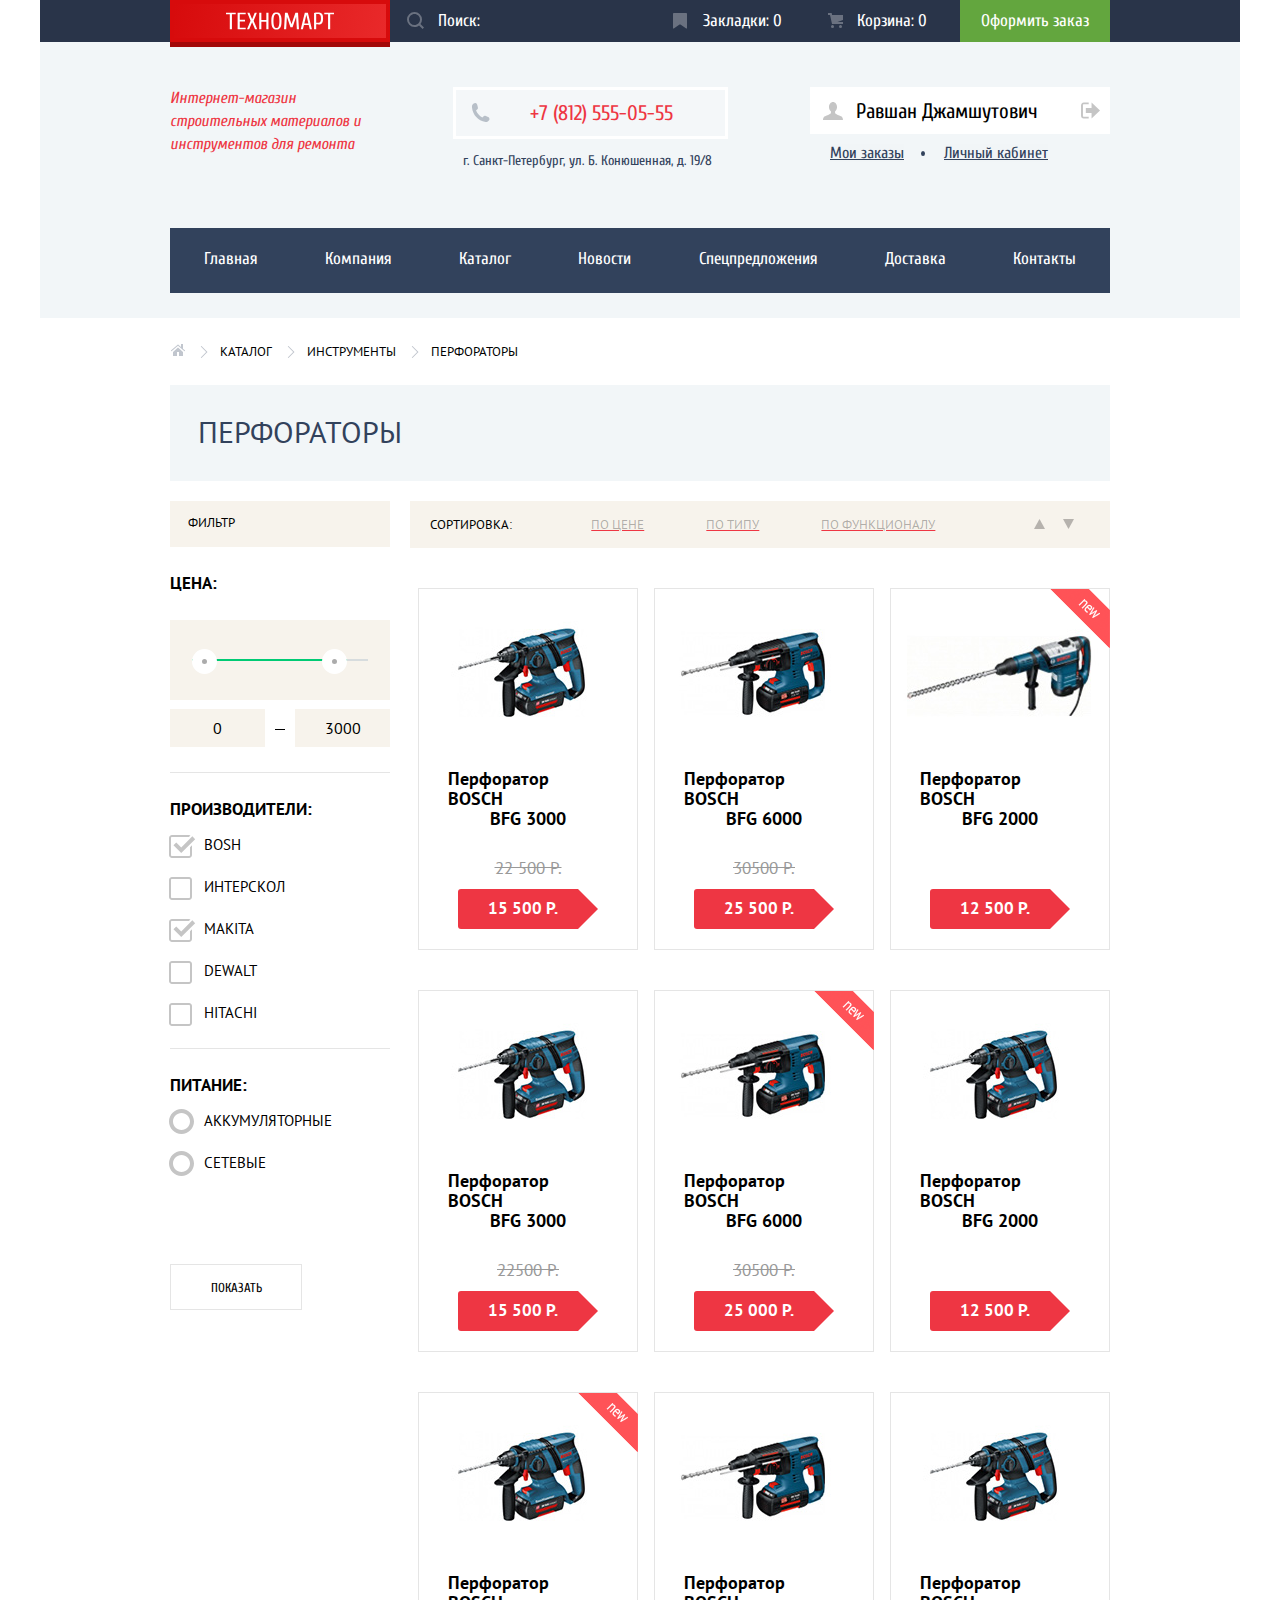
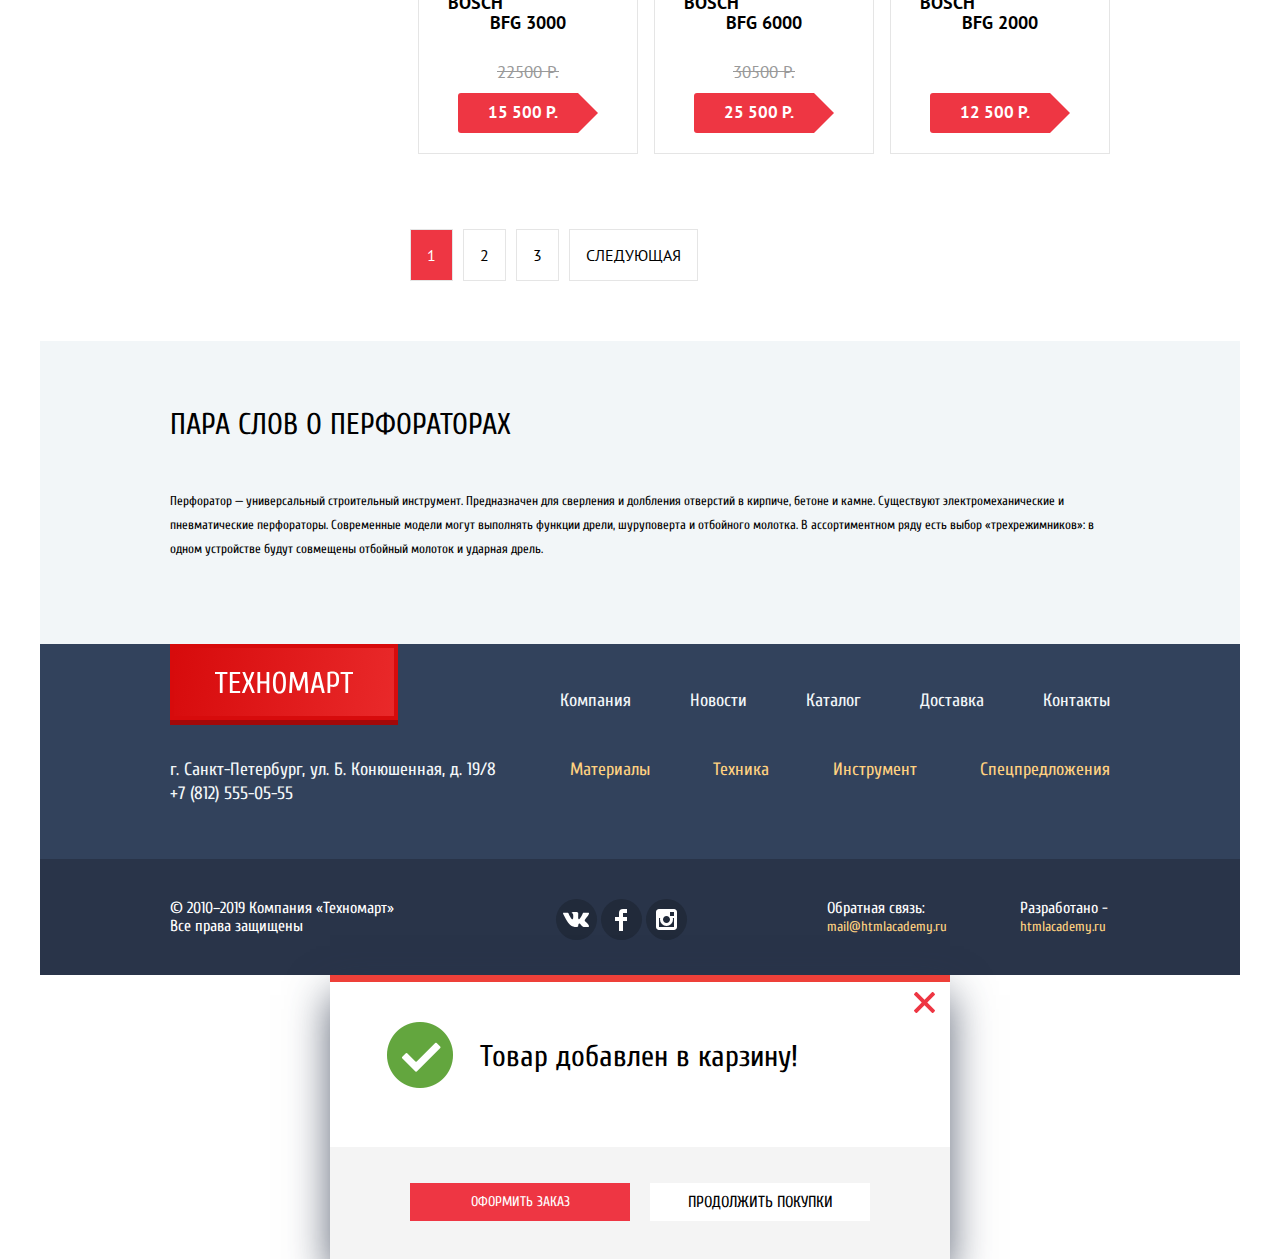
==== catalog.html @ b8c096c9 "Внес изменения в стилизацию карточки товара, исправил всплывающие элементы." ====
<!DOCTYPE html>
<html lang="ru">
  <head>
    <meta charset="utf-8">
    <meta name="format-detection" content="telephone=no">
   <link href="https://fonts.googleapis.com/css?family=Cuprum:400,400i&display=swap&subset=cyrillic" rel="stylesheet">
   <link href="https://fonts.googleapis.com/css?family=PT+Sans:400,700&display=swap&subset=cyrillic" rel="stylesheet">
    <link rel="stylesheet" href="css/normalize.css">
    <link rel="stylesheet" href="css/main.css">
    <title>HTML Academy: Техномарт</title>
  </head>
  <body>
 <header class="main-header">
 <div class="top-header">
 <div class="wrapper">
  <a href="index.html" class="main-header-logo">
  <img src="img/logo.svg" alt="Логотип интернет-магазина «ТЕХНОМАРТ»"
   width="108" height="18"></a>
   <div class="tools-bar">
    <div class="search">
    <form action="#" method="post">
        <svg xmlns="http://www.w3.org/2000/svg" width="17" height="17" viewBox="0 0 17 17"><path fill="#ffffff" d="M17 15.586l-3.542-3.542A7.465 7.465 0 0 0 15 7.5 7.5 7.5 0 1 0 7.5 15c1.71 0 3.282-.579 4.544-1.542L15.586 17 17 15.586zM2 7.5C2 4.467 4.467 2 7.5 2 10.532 2 13 4.467 13 7.5c0 3.032-2.468 5.5-5.5 5.5A5.506 5.506 0 0 1 2 7.5z"/></svg>
    <label class="hidden" for="search">Поиск</label>
    <input type="search" name="search" id="search" placeholder="Поиск:">
     
     </form>
     </div>   
     <span class="flags"><a href="#"> Закладки: 0</a></span>  
     <span class="user-basket"><a href="#">Корзина: 0</a></span>
     <span class="get-order"><a href="#">Оформить заказ</a></span>
  </div>
  </div>
  </div>
  <div class="bottom-header">
  <div class="wrapper">
  <div class="main-title">
  <h1>Интернет-магазин
строительных материалов
и инструментов для ремонта </h1>
     </div>
      <div class="adress">
      <a href="tel:+7 (812) 555-05-55" class="phone">+7 (812) 555-05-55<br></a>
      <adress>г. Санкт-Петербург, ул. Б. Конюшенная, д. 19/8</adress></div>
      <div class="data">
     <a href="#"><span class="current-user">
        <svg xmlns="http://www.w3.org/2000/svg" width="20" height="18" viewBox="0 0 20 18"><path fill="#c5c5c5" d="M17.881 14.166c-2.144-.735-4.256-1.666-5.207-2.39-.657-.501-.77-1.618-.517-2.415 1.118-.903 1.864-2.477 1.864-4.278C14.021 2.276 12.221 0 10 0S5.979 2.276 5.979 5.083c0 1.801.746 3.374 1.863 4.277.253.798.141 1.915-.517 2.416-.95.724-3.063 1.654-5.207 2.39S0 18 0 18h20s.025-3.099-2.119-3.834z"/></svg>
        Равшан Джамшутович
         <svg xmlns="http://www.w3.org/2000/svg" width="21" height="17" viewBox="0 0 21 17"><g fill="#c5c5c5"><path fill="#c5c5c5" d="M21 8.5L12.125 0v6h-6v5h6v6z"/><path fill="#c5c5c5" d="M3.106 13.952V3.048c.018-.376.171-1.057 1.01-1.057h5.027V0H4.116C1.938 0 1.112 1.81 1.087 3.027v10.946C1.112 15.189 1.938 17 4.116 17h5.027v-1.99H4.116c-.839 0-.992-.683-1.01-1.058z"/></g></svg>
         </span></a>
          <ul class="current-user-data">
        <li><a href="#">Мои заказы</a></li>
        <li><a href="#">Личный кабинет</a></li>
      </ul>
      </div>
      <nav class="main-navigation">
          <ul>
              <li><a href="index.html">Главная</a></li>
              <li><a href="#">Компания</a></li>
              <li><a>Каталог</a></li>
              <li><a href="#">Новости</a></li>
              <li><a href="#">Спецпредложения</a></li>
              <li><a href="#">Доставка</a></li>
              <li><a href="#">Контакты</a></li>
          </ul>
      </nav>
     </div>
     </div>
  </header>   
  
       <main class="container">
          <div class="wrapper">
           <ul class="breadcrumbs">
        <li><a href="index.html" aria-label="Ссылка на главную страницу">
          <svg xmlns="http://www.w3.org/2000/svg" width="15" height="12" viewBox="0 0 15 12"><g fill="#C1C6CE"><path d="M3 8v4h4V8h2v4h4V8L8 3.516z"/><path d="M14.831 6.365L13 4.751V0h-2v2.987L8.332.635c-.02-.017-.043-.023-.064-.037a.465.465 0 0 0-.08-.047.551.551 0 0 0-.095-.024C8.062.521 8.032.515 8 .515c-.031 0-.061.006-.092.012a.46.46 0 0 0-.095.025c-.028.011-.053.029-.08.046-.021.014-.045.02-.064.037l-6.498 5.73a.501.501 0 0 0 .33.875.497.497 0 0 0 .331-.125L8 1.677l6.169 5.438a.501.501 0 0 0 .662-.75z"/></g></svg>
          </a></li>
        <li><a href="catalog.html">
       Каталог</a></li>
         <li><a href="#">Инструменты</a></li>
        <li><a>Перфораторы</a></li>
      </ul>
    <h2>Перфораторы</h2>
     <div class="catalog-column">
      <section class="filters">
          <h3>Фильтр</h3>
           <form class="range-filter" action="#" method="post">  
          <h4>ЦЕНА:</h4> 
           
          <div class="range">
          <div class="range-block">
          <div class="range-outside">
          <div class="range-inside">
          <div class="leftThumb"></div>
          <div class="rightThumb"></div>
          </div>
         </div>
        </div>
         <span class="leftValue">0</span>
          
           <span class="rightValue">3000</span>
        </div>
       
          <h4>Производители:</h4>
         
          <ul class="producer">
              <li class="current-producer">
              <input type="checkbox" name="bosh" id="producer-1" checked>
              <label for="producer-1">BOSH</label>
              </li>
              <li>
              <input type="checkbox" name="interscol" id="producer-2">
              <label for="producer-2">ИНТЕРСКОЛ</label></li>
              <li class="current-producer">
              <input type="checkbox" name="MAKITA" id="producer-3" checked>
              <label for="producer-3">MAKITA</label></li>
              <li>
              <input type="checkbox" name="dewalt" id="producer-4">
              <label for="producer-4">DEWALT</label></li>
              <li>
              <input type="checkbox" name="HITACHI" id="producer-5"> 
              <label for="producer-5">HITACHI</label></li>
          </ul>
          <h4>Питание:</h4>
          <ul class="buttery">
              <li class="current-buttery">
              <input type="radio" name="buttery-type" id="buttery-1">
              <label for="buttery-1">Аккумуляторные</label></li>
              <li>
              <input type="radio" name="buttery-type" id="buttery-2">
              <label for="buttery-2">Сетевые</label></li>
          </ul>
          <button class="button" type="submit">Показать</button>
          </form>
      </section>
      
      <section class="catalog">
         <table class="sort">
             <tr>
                 <td>СОРТИРОВКА:</td>
                 <td><a href="#">ПО ЦЕНЕ</a></td>
                 <td><a href="#">ПО ТИПУ</a></td>
                 <td><a href="#">ПО ФУНКЦИОНАЛУ</a></td>
                 <td><a  class="arrow-up" href="#" aira-label="стрелка вверх">
                     <svg xmlns="http://www.w3.org/2000/svg" width="11" height="10" viewBox="0 0 11 10"><path fill="#231F20" d="M5.5 0L0 10h11z"/></svg>
                 </a>
               <a class="arrow-down" href="#" aria-label="стрелка вниз">
                   <svg xmlns="http://www.w3.org/2000/svg" width="11" height="10" viewBox="0 0 11 10"><path fill="#231F20" d="M5.5 10L0 0h11"/></svg>
               </a></td>
             </tr>
         </table>
         
          <h3 class="hidden">Список товаров</h3>
          <ul class="catalog-list">
             
                 <li class="catalog-item">
            <img src="img/goods-1.jpg" alt="Перфоратор BOSCH BFG 3000" width="218" height="170">
            
             <div class="cards">
                <a class="buy" href="#">
                <svg xmlns="http://www.w3.org/2000/svg" width="15" height="15" viewBox="0 0 15 15"><circle fill="#ffffff" cx="4.5" cy="13.5" r="1.5"/><circle fill="#ffffff" cx="12.5" cy="13.5" r="1.5"/><path fill="#ffffff" d="M15 2H4.07l-.422-2H0v2h2.031l1.985 9H15V9H9.441L15 6.951z"/></svg>
                Купить</a>
                 <a class="add" href="#">В закладки </a>
                      </div>
                     
                    <h4>Перфоратор BOSCH <span>BFG 3000</span></h4>
             
                 <div class="last-price">22 500 p.</div>
                 <div class="price">15 500 p.</div>
              </li>
              
              <li class="catalog-item">   
                <img src="img/goods-2.jpg" alt="Перфоратор BOSCH BFG 6000" width="218" height="170">
                 
                 <div class="cards">
                   <a class="buy" href="#">
                   <svg xmlns="http://www.w3.org/2000/svg" width="15" height="15" viewBox="0 0 15 15"><circle fill="#ffffff" cx="4.5" cy="13.5" r="1.5"/><circle fill="#ffffff" cx="12.5" cy="13.5" r="1.5"/><path fill="#ffffff" d="M15 2H4.07l-.422-2H0v2h2.031l1.985 9H15V9H9.441L15 6.951z"/></svg>Купить</a>
                 <a class="add" href="#">В закладки </a>
                      </div>  
                 
                    <h4>Перфоратор BOSCH <span>BFG 6000</span> </h4>
        
             <div class="last-price">30500 p.</div>
                 <div class="price">25 500 p.</div>
              </li>
              
              <li class="catalog-item ">   
                            <div class="new-goods"><span class="hidden"> новинка</span></div>            
                             <img src="img/goods-10.jpg" alt="Перфоратор BOSCH BFG 2000" width="218" height="170">  
                     <div class="wrapper-cards">      
                    <div class="cards">
                      <a class="buy" href="#">
                      <svg xmlns="http://www.w3.org/2000/svg" width="15" height="15" viewBox="0 0 15 15"><circle fill="#ffffff" cx="4.5" cy="13.5" r="1.5"/><circle fill="#ffffff" cx="12.5" cy="13.5" r="1.5"/><path fill="#ffffff" d="M15 2H4.07l-.422-2H0v2h2.031l1.985 9H15V9H9.441L15 6.951z"/></svg>Купить</a>
                 <a class="add" href="#">В закладки </a>
                      </div>
                  </div>
                       <h4>Перфоратор BOSCH <span>BFG 2000</span></h4>
              
             <div class="last-price"></div>
                  <div class="price"><b>12 500 p.</b></div>
              </li>
              
              <li class="catalog-item">
                 
                       <img src="img/goods-4.jpg" alt="Перфоратор BOSCH BFG 3000" width="218" height="170">
                        
                        <div class="cards">
                      <a class="buy" href="#">
                      <svg xmlns="http://www.w3.org/2000/svg" width="15" height="15" viewBox="0 0 15 15"><circle fill="#ffffff" cx="4.5" cy="13.5" r="1.5"/><circle fill="#ffffff" cx="12.5" cy="13.5" r="1.5"/><path fill="#ffffff" d="M15 2H4.07l-.422-2H0v2h2.031l1.985 9H15V9H9.441L15 6.951z"/></svg>Купить</a>
                 <a class="add" href="#">В закладки </a>
                      </div> 
                 
                       <h4>Перфоратор BOSCH <span> BFG 3000</span></h4>
                  <div class="last-price">22500 p.</div>
                  <div class="price">15 500 p.</div>
              </li>
              
              <li class="catalog-item ">
                <div class="new-goods"><span class="hidden"> новинка</span></div>
                 
                       <img src="img/goods-5.jpg" alt="Перфоратор BOSCH BFG 6000" width="218" height="170">
                        
                        <div class="cards">
                       <a class="buy" href="#">
                       <svg xmlns="http://www.w3.org/2000/svg" width="15" height="15" viewBox="0 0 15 15"><circle fill="#ffffff" cx="4.5" cy="13.5" r="1.5"/><circle fill="#ffffff" cx="12.5" cy="13.5" r="1.5"/><path fill="#ffffff" d="M15 2H4.07l-.422-2H0v2h2.031l1.985 9H15V9H9.441L15 6.951z"/></svg>Купить</a>
                 <a class="add" href="#">В закладки </a>
                      </div>  
               
                       <h4>Перфоратор BOSCH <span>BFG 6000</span></h4>
            
                <div class="last-price">30500 p.</div>
                <div class="price">25 000 p.</div>
              </li>
              
              <li class="catalog-item">
                      
                       <img src="img/goods-6.jpg" alt="Перфоратор BOSCH BFG 2000" height="170" width="218">
                      
                        <div class="cards">
                     <a class="buy" href="#">
                     <svg xmlns="http://www.w3.org/2000/svg" width="15" height="15" viewBox="0 0 15 15"><circle fill="#ffffff" cx="4.5" cy="13.5" r="1.5"/><circle fill="#ffffff" cx="12.5" cy="13.5" r="1.5"/><path fill="#ffffff" d="M15 2H4.07l-.422-2H0v2h2.031l1.985 9H15V9H9.441L15 6.951z"/></svg>Купить</a>
                 <a class="add" href="#">В закладки </a>
                      </div>
                 
                       <h4>Перфоратор BOSCH <span>BFG 2000</span></h4>
        
             <div class="last-price"></div>
                  <div class="price">12 500 p.</div>
              </li>
              
              <li class="catalog-item ">
                  <div class="new-goods"><span class="hidden"> новинка</span></div>
                       <img src="img/goods-7.jpg" alt="Перфоратор BOSCH BFG 3000" width="218" height="170">
                         <div class="wrapper-cards">
                        <div class="cards">
                      <a class="buy" href="#">
                      <svg xmlns="http://www.w3.org/2000/svg" width="15" height="15" viewBox="0 0 15 15"><circle fill="#ffffff" cx="4.5" cy="13.5" r="1.5"/><circle fill="#ffffff" cx="12.5" cy="13.5" r="1.5"/><path fill="#ffffff" d="M15 2H4.07l-.422-2H0v2h2.031l1.985 9H15V9H9.441L15 6.951z"/></svg>Купить</a>
                 <a class="add" href="#">В закладки </a>
                      </div>
                  </div>
                      
                       <h4>Перфоратор BOSCH <span>BFG 3000</span></h4>
        
             <div class="last-price">22500 p.</div>
                  <div class="price">15 500 p.</div>
              </li>
              
              <li class="catalog-item">
                 
                       <img src="img/goods-8.jpg" alt="Перфоратор BOSCH BFG 6000" width="218" height="170">
                       
                        <div class="cards">
                       <a class="buy" href="#">
                       <svg xmlns="http://www.w3.org/2000/svg" width="15" height="15" viewBox="0 0 15 15"><circle fill="#ffffff" cx="4.5" cy="13.5" r="1.5"/><circle fill="#ffffff" cx="12.5" cy="13.5" r="1.5"/><path fill="#ffffff" d="M15 2H4.07l-.422-2H0v2h2.031l1.985 9H15V9H9.441L15 6.951z"/></svg>Купить</a>
                 <a class="add" href="#">В закладки </a>
                      </div>
                
                        <h4>Перфоратор BOSCH <span>BFG 6000</span></h4>
           
             <div class="last-price">30500 p.</div>
                <div class="price">25 500 p.</div>
              </li>
              
              <li class="catalog-item">
                 
                       <img src="img/goods-9.jpg" alt="Перфоратор BOSCH BFG 2000" width="218" height="170">
                       
                        <div class="cards">
                       <a class="buy" href="#">
                       <svg xmlns="http://www.w3.org/2000/svg" width="15" height="15" viewBox="0 0 15 15"><circle fill="#ffffff" cx="4.5" cy="13.5" r="1.5"/><circle fill="#ffffff" cx="12.5" cy="13.5" r="1.5"/><path fill="#ffffff" d="M15 2H4.07l-.422-2H0v2h2.031l1.985 9H15V9H9.441L15 6.951z"/></svg>Купить</a>
                 <a class="add" href="#">В закладки </a>
                      </div>
                
                       <h4>Перфоратор BOSCH <span>BFG 2000</span></h4>
             
             <div class="last-price"></div>
            
                <div class="price">12 500 p.</div>
            
             </li>
             
          </ul>
            <ul class="pagination-list">
          <li class="pagination-item pagination-item-current"><a>1</a></li>
          <li class="pagination-item "><a href="#">2</a></li>
          <li class="pagination-item"><a href="#">3</a></li>
          <li class="pagination-item"><a href="#">Следующая</a></li>
        </ul>
         </section>
        </div>
         </div>
      <article class="about-product">
           <div class="wrapper">
          <h3>ПАРА СЛОВ О ПЕРФОРАТОРАХ</h3>
          <p>Перфоратор — универсальный строительный инструмент. Предназначен для сверления и долбления отверстий в кирпиче, бетоне и камне.
Существуют электромеханические и пневматические перфораторы. Современные модели могут выполнять функции дрели, шуруповерта и отбойного молотка. В ассортиментном ряду есть выбор «трехрежимников»: в одном устройстве будут совмещены отбойный молоток и ударная дрель. </p>
     </div>
      </article>
       </main>
       <footer class="main-footer">
      
       <div class="footer-part-top">
       <div class="wrapper">
        <a href="#" class="footer-logo">
        <img src="img/logo.svg" alt="Логотип интернет-магазина «ТЕХНОМАРТ»" width="138" height="23"></a>
       <p class="adress-bottom">
      г. Санкт-Петербург, ул. Б. Конюшенная, д. 19/8<br>
        +7 (812) 555-05-55</p>
           <ul class="bottom-nav">
               <li><a href="#">Компания</a></li>
              <li><a href="#">Новости</a></li>
              <li><a href="#">Каталог</a></li>
              <li><a href="#">Доставка</a></li>
              <li><a href="#">Контакты</a></li>
           </ul>
           <ul class="material-nav">
               <li><a href="#">Материалы</a></li>
               <li><a href="#">Техника</a></li>
               <li><a href="#">Инструмент</a></li>
               <li><a href="#">Спецпредложения</a></li>
           </ul>        
       </div>
       </div>
       <div class="footer-bottom-part">
          <div class="wrapper">
           <p class="rights">© 2010–2019 Компания «Техномарт»<br>
Все права защищены</p>
         <div class="footer-social">
        <ul>
          <li><a class="social-button" href="#">
          <svg xmlns="http://www.w3.org/2000/svg" width="26" height="15" viewBox="0 0 26 15"><path fill="#FFF" d="M16.138 11.51c.956-.309 2.18 2.04 3.483 2.939.978.681 1.727.534 1.727.534l3.473-.05s1.815-.112.957-1.554c-.071-.12-.503-1.069-2.585-3.022-2.177-2.043-1.882-1.712.739-5.244 1.597-2.153 2.236-3.468 2.036-4.028-.192-.539-1.365-.399-1.365-.399L20.69.713c-.381.001-.704.119-.851.515-.003.004-.621 1.666-1.445 3.079-1.741 2.989-2.436 3.148-2.724 2.961-.661-.433-.494-1.737-.494-2.664 0-2.897.432-4.105-.846-4.417-.427-.104-.739-.172-1.828-.182-1.392-.021-2.574 0-3.244.329-.445.223-.786.712-.579.74.26.035.843.16 1.155.586.401.552.389 1.789.389 1.789s.229 3.411-.54 3.834c-.528.29-1.25-.302-2.803-3.016-.793-1.388-1.392-2.922-1.392-2.922s-.116-.285-.326-.441c-.25-.185-.6-.244-.6-.244L.848.684S.29.7.085.946c-.182.218-.015.668-.015.668s2.909 6.881 6.203 10.347c3.02 3.182 6.452 2.971 6.452 2.971h1.555s.469-.054.709-.312c.224-.24.214-.691.214-.691s-.031-2.109.935-2.419z"/></svg>
          <span class="hidden"> Вконтакте</span></a>
          </li>
          <li><a class="social-button" href="#">
          <svg xmlns="http://www.w3.org/2000/svg" width="12" height="22" viewBox="0 0 12 22"><path fill="#FFF" d="M12 4V0H8a4 4 0 0 0-4 4v4H0v4h4v10h4V12h4V8H8V4h4z"/></svg>
          <span class="hidden">Фейсбук</span></a>
          </li>
          <li>
          <a class="social-button" href="#">
          <svg xmlns="http://www.w3.org/2000/svg" width="21" height="21" viewBox="0 0 21 21"><path fill="#FFF" d="M18 0H3C1.35 0 0 1.35 0 3v15c0 1.65 1.35 3 3 3h15c1.65 0 3-1.35 3-3V3c0-1.65-1.35-3-3-3zm-7.5 7c1.93 0 3.5 1.57 3.5 3.5S12.43 14 10.5 14 7 12.43 7 10.5 8.57 7 10.5 7zM18 18H3V9h1.181A6.504 6.504 0 0 0 4 10.5a6.5 6.5 0 1 0 13 0 6.45 6.45 0 0 0-.181-1.5H18v9zm0-11h-4V3h4v4z"/></svg>
          <span class="hidden">Инстаграм</span>
          </a>
          </li>
        </ul>
      </div>
     <div class="copyright">
    <p class="footer-copyright">
        Обратная связь: 
        <a class="button" href="https://mail@htmlacademy.ru">mail@htmlacademy.ru</a>
      </p>
      <p class="footer-copyright">
       Разработано - 
        <a class="button" href="https://htmlacademy.ru">htmlacademy.ru</a>
      </p>
      </div>
       </div>
       </div>
   </footer>
  <section class="shopping">
       <div class="shop-header">
      <h2 class="shop-pop-up">Товар добавлен в карзину!</h2>
      </div>
      <div class="pop-up-footer">
     
      <a href="#" class="button order">Оформить заказ</a>
      <a href="#" class="button-continue-shopping">Продолжить покупки</a>
      </div>
      <button class="button close-pop-up" type="button">
       <svg enable-background="new 0 0 21 21" height="21" viewBox="0 0 21 21" width="21" xmlns="http://www.w3.org/2000/svg"><path d="m13.273 10.5 7.422-7.422c.389-.389.389-1.025 0-1.414l-1.359-1.359c-.389-.389-1.025-.389-1.414 0l-7.422 7.422-7.422-7.422c-.389-.389-1.025-.389-1.414 0l-1.359 1.359c-.389.389-.389 1.025 0 1.414l7.422 7.422-7.421 7.422c-.389.389-.389 1.025 0 1.414l1.359 1.359c.389.389 1.025.389 1.414 0l7.422-7.422 7.422 7.422c.389.389 1.025.389 1.414 0l1.359-1.359c.389-.389.389-1.025 0-1.414z" fill="#ee3643"/></svg>
        <span class="hidden">Закрыть</span></button>
  </section>
  </body>
</html>
---- css/main.css ----
body {
    padding: 0;
    margin: 0;
    
    font-family: "Cuprum", Arial, sans-serif;
    color:#000000;
    
    background-color: #ffffff;
    }
.wrapper {
    width: 940px;
    padding: 0 10px;
    margin: 0 auto;
    font:inherit;
    
    background-color: transparent;
}
a {
    text-decoration: none;
}
/*HEADER BEGIN */
.top-header {
    font-size: 17px;
    line-height: 18px;
    
    background-color: #293449;
}

.main-header {
    width: 1200px;
    margin: 0 auto;
    margin-bottom: 60px;
}
.top-header .wrapper {
    display: flex;
    flex-direction: row;
}

.main-header-logo {
    display: flex;
    justify-content: space-around;
    align-items: center;
    max-height: 42px;
    width: 220px;
    color:#ffffff;

  border:4px solid #d70b0c;
  box-shadow: 0 5px rgba(0, 0, 0, .24),
              0 5px  #d70b0c;    
  background:linear-gradient(100deg,#d70b0c,#e9292a);    
}
.tools-bar {
    display: flex;
    flex-direction: row;
    width:720px;
}
.search {
    position: relative;
    width: 270px;
    display: flex;
    flex-direction: column;
    flex-wrap: wrap;
}
.search svg {
    position:absolute;
    content: "";
    
    width:17px;
    height: 17px;
    top:12px;
    left:17px;
    
    opacity: .3;
}
.search:hover svg {
    opacity: 1;
}

.top-header a,
.search input::-webkit-input-placeholder {
    color:#ffffff;
}
.search input::-moz-placeholder {
    color:#ffffff;
    opacity: 1;
}
.search input:-ms-input-placeholder {   
    color:#ffffff;
    opacity: 1;
}
.search:focus-within svg path {
    fill:#ee3643;
}
.search:focus-within svg  {
 opacity:1;
}
.search input {
    width:100%;
    box-sizing: border-box;
    min-height: 42px;
    padding-left: 48px;
    
    border:none;
    background-color: #293449;
}
.search input:focus,
.search input:active {
    color:#000000;
    
    background-color: #ffffff;
}
.top-header a:hover,
.top-header a:focus, 
.search input:hover {
    background-color:#212a3a; 
}


.top-header a:active {
    color:rgba(255, 255, 255, 0.6);
    
     background-color: #161d29;
}
 .get-order a {
    color:#ffffff;
    
    background-color: #63a63e;
}

.get-order a:hover,
.get-order a:focus {
    background-color: #5fbb2d;
}
.get-order a:active {
    color: rgba(255, 255, 255, 0.6);
    
    background-color: #518534;
}
.bottom-header {
 background-color: #f2f6f8;
}
.user-option {
    display: flex;
    flex-direction: row;
    flex-wrap:wrap;
    flex-shrink: 0;
    width:450px;
}
.flags,
.user-basket,
.get-order  {
 width: 150px;
    
}
.flags a,
.user-basket a,
.get-order a {
    display: flex;
    align-items: center;
    justify-content: space-around;
    height: 42px;
   
}
.flags a,
.user-basket a {
    position: relative;
    display: flex;
    align-items: center;
    padding-left:42px;
    padding-right: 28px; 
    height: 42px;
    
    color:#ffffff;   
}
.get-order a {
    display: flex;
    align-items: center;
    justify-content: space-around;
    height: 42px;
    
}

.flags a::before {
    position:absolute;
    content: "";
    
    width: 14px;
    height: 16px;
    top:13px;
    left:13px;
    
    background-image: url(../img/icon-bookmark.svg);
    background-position: 0 0;
    background-repeat: no-repeat;
    
    opacity: .3;
    
}
.user-basket a::before {
    position: absolute;
    content: "";
    
    width: 15px;
    height: 15px;
    top:13px;
    left: 18px;
    
    background-image: url(../img/icon-cart.svg);
    background-repeat: no-repeat;
    background-position: 0 0;
    
    opacity: .3;
}
.flags a:focus::before,
.flags a:hover::before,
.user-basket a:hover::before,
.user-basket a:focus::before {
 opacity: 1;   
}
.flags a:active::before,
.user-basket a:active::before {
    opacity: .5;
}

.bottom-header .wrapper { 
    display: flex;
    flex-wrap: wrap;
    justify-content: space-between;
} 
.bottom-header .wrapper div {
    margin: 45px 0;
}

.main-title {
     width:200px;
    font: inherit;
}

.main-title h1 {
    margin: 0;
    padding: 0;
    font-size:16px;
    line-height: 23px;
    font-weight: normal;
    font-style:italic;
    color:#ee3643;
    
    background-color: #f2f6f8;
}
.adress {
    width: 275px;   
     display: flex;
    flex-direction: column;
    
}
.phone {
    font-size: 21px;
    line-height: 21px;
    text-align: center;
    color: #ee3643;
    
   
    box-sizing: border-box;
    position: relative;
    padding-left: 71px;
    padding-right: 49px;
    padding-top: 13px;
    padding-bottom: 12px;
   
    background-color: #f4f7f9;
    border:3px solid #ffffff;
    
}

.phone::before {
    position: absolute;
    content: "";
    
    width: 19px;
    height: 19px;
    top:13px;
    left: 15px;
    
    background-image: url(../img/icon-phone.svg);
    background-repeat: no-repeat;
    background-position: 0 0;
}
.main-header adress {
    display: block;
    margin: 10px;
    font-size: 14px;
    line-height: 24px;
    color: #32425c;
}
.data {
    width:300px;
     display:flex;
    flex-direction: column;
    flex-wrap: wrap;
}
.current-user {
    display: block;
    padding: 14px 68px 12px 46px;
}
.user-data {
    margin: 0;
    padding: 0;
   
    display: flex;
    flex-direction: row;
    flex-wrap: wrap;
    justify-content: space-between;
    
    list-style:none;
}
.user-data a {
    font-size:21px;
    line-height: 21px;
    color:#000000;
    
    background-color: #ffffff;
}
.user-data a:active {
    color:rgba(0, 0, 0, 0.3);
}

.user-data a:hover,
.user-data a:focus {
    color:#ee3643;
}
.entrance a {
    position: relative;
    display: block;
    padding: 14px 26px 14px 47px;
    margin-left: 15px;
}
.entrance a svg {
    position: absolute;
    content: "";
    
    width:20px;
    height: 17px;
    top:15px;
    left: 14px;

}
.entrance a:hover path,
.entrance a:focus path {
    fill:#32425c;
}
.entrance a:active,
.checkin a:active {
    color:#000000;
    opacity: .3;
}
.checkin a {
    display: block;
    padding: 14px 24px 12px 24px;
}
.main-navigation {
     width: 100%;
    margin-bottom: 25px;
    
    font-size: 17px;
    line-height: 17px;
    color: #ffffff;
   
    background-color: #32425c;
}
.main-navigation ul {
    margin: 0;
    padding: 0;
     
    display: flex;
    flex-direction: row;
    flex-wrap: wrap;
    justify-content: space-around;
   
    
    list-style: none;
}

.main-navigation a {
     display: block;
     padding: 22px 30px 26px 30px;
     color:#ffffff;
    
    background-color: #32425c;
}
.main-navigation a:active {
    color:rgba(255, 255, 255, 0.5);
    
    background-color: #293449;
}
.main-navigation a:hover,
.main-navigation a:focus {
    background-color: #293449;
}
/*HEADER ENDING*/
/*HEADER CATALOG BEGIN*/
.current-user {
    position:relative;
    font-size: 21px;
    line-height: 21px;
    color:#000000;
    
    background-color: #ffffff;
}
.current-user svg:first-child {
    position: absolute;
    content: "";
    
    width:20px;
    height: 18px;
    top:15px;
    left:13px;
}
.current-user svg:last-child {
    position: absolute;
    content: "";
    
    width:20px;
    height: 17px;
    top: 15px;
    right: 10px;
}
.current-user-data {
    margin: 0;
    padding: 0;
    
    display: flex;
    flex-direction: row;
    flex-wrap: wrap;
    
    list-style: none;
}
.current-user-data li:nth-child(even) {
   position: relative;
}
.current-user-data li:nth-child(even)::before {
    position:absolute;
    content: "";
    
    width:4px;
    height: 5px;
    top:17px;
    left: -3px;
    
    background-color:#32425c;
    border-radius: 50%;
}
.current-user-data a {
    display: block;
    margin: 10px 20px;
    
    font-size: 16px;
    line-height: 18px;
    text-decoration: underline;
    color:#32425c;
    
    background-color: #f1f5f7;    
}
.current-user:focus svg path,
.current-user:hover svg path {
    fill:#32425c;
}
.current-user:active svg path {
    fill:#000000;
}
.current-user:active svg {
    opacity: .3;
}
.current-user-data a:hover,
.current-user-data a:focus {
    color:#ee3643;
}

.current-user-data a:active {
 color:rgba(50, 66, 92, .3);    
}
.current-user:active {
    color:rgba(0, 0, 0, .3);
}
/*HEADER CATALOG ENDING*/

/*MAIN BEGIN*/
/*SECTION SLIDERS BEGIN*/
.main-container {
    width:1200px;
    margin: 0 auto;
    
    display: flex;
    flex-direction: column;
}
.title-wrapper {
    font: inherit;
    
    display: flex;
    width: auto;
    flex-direction: row;
    flex-wrap: wrap;
    justify-content: space-between;
    align-items: center;
    
    padding: 29px 25px 29px 30px;
    margin-bottom: 20px;
    
    background-color: #f9f5f0;
}
.service  {
    display: flex;
    flex-direction: row;
    align-items: flex-start;  
    flex-wrap: wrap;
    
    margin-bottom: 53px;

} .service-item {
    width:300px;
   min-height: 123px;
    margin-right: 20px;
    margin-top: 20px;
}
.service h3 {
    font-size:24px;
    line-height: 30px;
    color:#ffffff;
    
}
.service-item:nth-child(3n) {
    margin-right: 0;
}
.right-column {
    margin: 0;
 display: flex;
 flex-direction: column;
 justify-content: flex-start;    
    
}
.materials {
    background-color: #ffbf47;
 
}
.tools {
    background-color: #3bbce3;
}
.service  .equipment {
    background-color: #dc91d8;

}
.service .discount {
   margin-right: 0;
   background-color: #8ed78f;
   
}

.materials h3 {
    background-color: #ffbf47;
} 
.tools h3 {
    background-color: #3bbce3;
}
.equipment h3 {
    background-color: #dc91d8;
}
.discount h3 {
    background-color: #8ed78f;
}
.delivery h3 {
    background-color: #ffc047;
}
/*SLIDER*/
.slider {
position: relative;
    
}

.slider .sliders-item {
    margin-top: 0;
    position: absolute;
    width:auto;
}
.slider-header {
    position: absolute;
    top:-15px;
    left:25px;
}
.slider-description {
    position: absolute;
    top:60px;
    left:25px;
}
.left-arrow {
    position: absolute;
    border: 0;
    padding: 0;
    margin: 0;
    
    
    top:50%;
    left:25px;
}
.right-arrow {
    position: absolute;
    padding: 0;
    margin: 0;
    border: 0;

    
    top:50%;
    left:525px;
}
.current-slider {
    z-index: 2;
}
.slider .button {
    position:absolute;
    z-index: 5;
    bottom: 50px;
    left:25px;
}
.left-arrow::before {
    position: absolute;
    content: "";
    width: 22px;
    height: 40px;
    z-index: 5;
    
    background-image: url(../img/icon-left.svg);
    background-repeat: no-repeat;
    background-position: 0 0;
}
.right-arrow::before {
    position: absolute;
    content: "";
    width: 22px;
    height: 40px;
    z-index: 5;
    
    background-image: url(../img/icon-right.svg);
    background-repeat: no-repeat;
    background-position: 0 0;
}
.service .slider {

    width:620px;
    height: 266px;
    margin-right: 20px;
}
.service .delivery {
    margin-right: 0;  
    margin-left: auto;
   background-color: #ffc047; 
}
/*SLIDER 1 ENDING*/

.sliders-button {
    font-size:14px;
    line-height: 18px;
    text-transform: uppercase;
    color:#ffffff;
    
    background-color: rgba(0, 0, 0, .1);
}
.sliders-button:hover,
.sliders-button:focus {
    background-color: rgba(0, 0, 0, .2);
}
.sliders-button:active {
    background-color: rgba(0, 0, 0, .3);
}
.sliders-list {
    margin: 0;
    padding: 0;
    
    list-style: none;
}

.slider-header {
    font-size: 36px;
    line-height: 36px;
    text-transform: uppercase;
    color:#ffffff;
    
    background-color: rgba(0, 0, 0, .1);
}
.slider-description {
    font-size: 18px;
    line-height: 24px;
     color:#ffffff;
    
    background-color: rgba(0, 0, 0, .1);
}
/*SECTION SLIDERS ENDING*/

/*SECTION POPULAR BEGIN*/
.popular {
 font-family: "Cuprum", Arial, sans-serif;
}
.popular h2 {
    margin: 0;
    padding: 0;
   
    
    font-size: 30px;
    line-height: 30px;
    font-weight: normal;
    text-transform: uppercase;
    color:#32425c;
    
    background-color: #f9f5f0;
}
.popular  .popular-list {
    font-family: "PT Sans", Arail, sans-serif;
    font-size: 17px;
    line-height: 18px;
}

.popular-list {
    display: flex;
    flex-direction: row;
    flex-wrap: wrap;
    justify-content: flex-start;
    margin: 0;
    padding: 0;
    
    list-style: none;
}
.popular-list .catalog-item:nth-child(4n) {
    margin-right: 0;
}
/*SECTION POPULAR ENDING*/

/*SECTION BRANDS-BLOCK BEGIN*/
.brands-block h2 {
    margin: 0;
    padding: 0;
    
    font-size: 30px;
    line-height: 30px;
    font-weight: normal;
    text-transform: uppercase;
    color: #32425c;
    
    background-color: #f9f5f0;
}
.brands {
    margin: 0;
    padding: 0;
    
    display: flex;
    flex-direction: row;
    flex-wrap: wrap;
    justify-content: flex-start;
    
    list-style: none;
}
.brands-items  {
    display: flex;
    justify-content: space-around;
    align-items: center;
    width:218px;
    height: 145px;   
    
    margin-right: 20px;
    margin-bottom: 20px;
    
    border: solid 1px #e5e5e5;
}
.brands-items:nth-child(4n) {
    margin-right: 0;
}
.brands-block.wrapper {
    margin-bottom: 85px;
}
.brands-items:hover,
.brands-items:focus {
    box-shadow: 0 10px 25px rgba(41,52,73,.5);
	}
.brands-items:active {
    box-shadow: 0 4px 10px rgba(41,52,73,.5);
    opacity: .6;
}
/*SECTION BRANDS-BLOCK ENDING*/

/*SECTION SERVICES BEGIN*/
.services {
    display: flex;
    flex-direction: row;
    
    font-size: 13px;
    line-height: 24px;
    color:#000000;
    
    background-color: #f4f7f9;
}
.services h2 {
    margin: 0;
    padding: 0;
    margin-top: 68px;
    margin-bottom: 41px;
    
    font-size: 30px;
    line-height: 30px;
    font-weight: normal;
    text-transform: uppercase;
    color:#000000;
    
    background-color: #f4f7f9;
}
.advice {
    width:370px;
    margin-bottom: 73px;
}
.slider2 {
    display: flex;
    flex-direction: row;
    flex-wrap: wrap;
}
.advantage {
    margin: 0;
    padding: 0;
    margin-bottom: 98px;
    display: flex;
    
    flex-direction:column;
    flex-wrap: wrap;
    list-style: none;
}
.advantage-items {
    font-size: 36px;
    line-height: 36px;
    text-transform: uppercase;
    color: #32425c;
    
    background-color: #f4f7f9;
}
.advantage-title {
    margin: 0;
    padding: 0;
     width:240px;
    min-height: 61px;
    margin-right: 80px;
    
    font-family:inherit;
    font-size:21px;
    line-height: 30px;
    
    
    color: #ffffff;
    background-color: #32425c;
}
.current {
    margin: 0;
    padding: 0;
     width:240px;
    min-height: 61px;
    margin-right: 80px;
    
    font-family:inherit;
    font-size:21px;
    line-height: 30px;
   
    
    color: #32425c;
    background-color: #ffffff;
}
/*SLIDER2*/
.slider-container {
    position: relative;
}
.advantage-block {
    position:absolute;
    width:620px;
}
.advantage-block p {
    width:380px;
}
.hidden-item {
    z-index: -1;
}
.advantage-items {
    font-size: 36px;
    line-height: 36px;
    text-transform: uppercase;
    color: #32425c;
    
    background-color: #f4f7f9;
}
.current-item {
    z-index: 1;
}
/*SLIDER2 ENDING*/
/*SECTION SERVICES ENDING*/

/*SECTION TECHNOMART-INFO BEGIN AND BUTTONS*/
.about-us {
    width:535px;
    padding: 82px 0 86px 0;
}
.contacts {
    width:300px;
    padding:82px 0 86px 0;
}
.technomart-info .wrapper {
    display: flex;
    flex-direction: row;
    justify-content: space-between;
}
.contacts img {
    margin: 40px 0;
}

.technomart-info {
  font-family: "PT Sans", Arail, sans-serif;
  font-size: 13px;
  line-height: 24px;
  color:#000000;
    
    background-color: #ffffff;
}
.technomart-info h3 {
    font-size: 30px;
    line-height: 30px;
    font-weight: normal;
    text-transform: uppercase;
    color:#000000;
    
    background-color: #ffffff;
}
.environment {
    margin: 0;
    padding: 0;
    
    font-family: "Cuprum", Arial, sans-serif;
    font-size: 18px;
    line-height: 20px;    
    list-style: none;
}
.environment-list {
    margin:30px 0 30px 36px;
}
.environment-list:last-child {
    margin-bottom: 43px;
}
.button {
 font-family: "Cuprum", Arial, sans-serif;
 font-size: 14px;
 line-height: 18px;
 color:#ffffff;    
 text-align: center;
 text-transform: uppercase;
    
 background-color: #ee3643;    
     
}
.button:hover,
.button:focus {
    background-color: #ca2c37;
}
.button:active {
    background-color: #ba2732;
}

/*SECTION TECHNOMART ENDING*/


/*CATALOG MAIN BEGIN*/
.container .wrapper {
    display: flex;
    flex-direction: column;
    
}

.breadcrumbs {
    padding: 0;
    margin: 0;
    display: flex;
    flex-direction: row;
    flex-wrap: wrap;
    font-family: "PT Sans", Arial, sans-serif;
    font-size: 13px;
    line-height: 18px;
    color:#000000;
    text-transform: uppercase;
    list-style: none;
    
    background-color: #ffffff;
}
.breadcrumbs a {
    display: block;
    padding: 25px 20px 24px 0;
    margin-right: 25px;
    color:#000000;
    
    background-color: #ffffff;
}

.breadcrumbs a:first-child {
    padding:0;
    padding: 25px 10px 24px 0; 
   
}
.breadcrumbs a {
    position: relative;
}
.breadcrumbs  li:not(:first-child) a::before {
    position: absolute;
    content: "";
    
    width:8px;
    height: 12px;
    top: 42%;
    left: -20px;
    
    background-image: url(../img/icon-right-small.svg);
    background-repeat: no-repeat;
    background-position: 0 0;
}

.container {
     width:1200px;
    margin: 0 auto;
    margin-top: -60px;
    
    font-family: "PT Sans", Arial, sans-serif;
    text-transform: uppercase;
    color:#000000;
    
     background-color: #ffffff;
}
.container h2 {
    margin: 0;
    padding: 32px 0 34px 28px;
    font-size: 30px;
    line-height: 30px;
    font-weight: normal;
    color: #32425c;
    
    background-color: #f2f6f8;
}
.catalog-column {
    margin-top: 20px;
     display: flex;
    flex-direction: row;
    justify-content: space-between;
}

.filters {
    width:220px;
}
.filters h3 {
    margin: 0;
    padding: 0;
    padding: 13px 0 15px 18px;
    font-size: 13px;
    line-height: 18px;
    font-weight: normal;
    color:#000000;
    
    background-color: #f7f3ec;
}
/*FITER BLOCK*/
.range {
    min-height: 130px;
    display: flex;
    flex-direction: row;
    flex-wrap: wrap;
    justify-content: space-between;
    border-bottom:1px solid  #e5e5e5;
}
.range-block {
    margin-top: 22px;
    width: 100%;
    min-height: 80px;
    display: flex;
    flex-direction: column;
    justify-content: center;
    align-items: center;
    background-color: #f7f3ec;
}
.range-outside {
     width:80%;    
     height: 2px;
    position: relative;
    background-color: #d7dcde;
}
.range-inside {
 width: 155px;
 height: 100%;
    
 position: absolute;
    
 background-color: #00ca74;
}
.leftThumb {
    position: absolute;
    
    top:-10px;
}
.rightThumb {
    position: absolute;
    top:-10px;
    right: 0px;
}
.leftValue,
.rightValue {
    margin-top:9px;
    margin-bottom: 25px;
    position: relative;
    display: flex;
    justify-content: center;
    align-items: center;
    width:95px;
    height: 38px;
    color:#000000;
    
    background-color: #f7f3ec;
}

 
.leftThumb,
.rightThumb {
    cursor: pointer;
    background-color: #ababab;
    width:5px;
    height: 5px;
    border: 10px solid #ffffff;
    border-radius: 50%;
   
}
.rightValue::before {
    position: absolute;
    content: "";
    
    width: 10px;
    height: 1px;
    left:-20px;
    top:20px;
    
     background-color: #000000;
}

/**/
.range-filter h4 {   
    margin: 0;
    padding: 0;
    margin-top: 21px;
    font-size: 17px;
    line-height: 30px;
    text-transform: uppercase;
       
    background-color: #ffffff;
}
.range-filter  input:disabled + label {
    color:rgba(0, 0, 0, .4);
}
.producer {
    border-bottom: 1px solid #e5e5e5;
}
.producer,
.buttery {
    margin: 0;
    padding: 0;
    display: flex;
    flex-direction: column;
    flex-wrap: wrap;
    
    font-size: 15px;
    line-height: 20px;
    
    list-style: none;    
}
.producer li,
.buttery li {
    display: block;
    padding: 11px 0;
}
.producer li:last-child {
 padding-bottom: 25px;
}
.producer input,
.buttery input {
    visibility: hidden;
    margin-right: 17px;
}
.producer input[type="checkbox"] + label,
.buttery input[type="radio"] + label {
    position: relative;
}
.producer input[type="checkbox"]:checked + label::before {
    position:absolute;
    content: "";
    
    width:27px;
    height: 23px;
    left:-35px;
    
    background-image: url("../img/checkbox-on.svg");
    background-repeat: no-repeat;
    background-position: 0 0;
    
}
.producer input[type="checkbox"] + label::before {
    position:absolute;
    content: "";
    
    width:27px;
    height: 23px;
    left:-35px;
    
    background-image: url("../img/checkbox-off.svg");
    background-repeat: no-repeat;
    background-position: 0 0;
    
}
.buttery input[type="radio"]:checked + label::before {
    position:absolute;
    content: "";
    
    width:25px;
    height: 25px;
    top:-2px;
    left:-35px;
    
    background-image: url("../img/radio-on.svg");
    background-repeat: no-repeat;
    background-position: 0 0;
    
}
.buttery input[type="radio"] + label::before {
    position:absolute;
    content: "";
    
    width:25px;
    height: 25px;
    top:-2px;
    left:-35px;
    
    background-image: url("../img/radio-off.svg");
    background-repeat: no-repeat;
    background-position: 0 0;
    
}
.buttery {
    margin-bottom: 80px;
}
.range-filter .button {
    cursor: pointer;
    margin: 0;
    display: block;
    padding: 14px 39px 12px 40px;
    font-size: 13px;
    line-height: 18px;
    color:#000000;
    
    background-color: #ffffff;
    border: solid 1px #e5e5e5;
}
.sort  {
    width: 100%;
    font-size: 13px;
    line-height: 18px;
    text-transform: uppercase;
    color:#000000;
    
    margin-bottom: 20px;
    background-color: #f7f3ec;
}
.sort tr, td {
    
  padding: 13px 0 12px 18px;
}
.sort a {
    display: inline-block;
    color:rgba(0, 0, 0, .3);
    text-decoration: underline;
    text-decoration-color: #ee3643;
}
.arrow-down {
    margin-left: 15px;
}

.sort a:hover,
.sort a:focus {
    color:#000000;
}
.sort a:active {
    color: #ee3643;
    
    text-decoration: none;
}
 .arrow-up,
 .arrow-down  {   
    text-decoration:none;
}
.arrow-up svg,
.arrow-down svg {
    opacity: .3;
}
 .arrow-up:hover svg,
 .arrow-up:focus svg,
 .arrow-down:hover svg,
 .arrow-down :focus svg {
    opacity: 1;
}
.arrow-up:active svg path,
.arrow-down:active svg path {
    fill:#ee3643;
}
.arrow-up:active svg,
.arrow-down:active svg {
    opacity: 1;
}
.arrow-up a:active,
.arrow-down a:active {
    color:#ee3643;
}

.filters {
    width:220px;
   
} 
.catalog {
    width: 700px;
}
.catalog-list {
    display: flex;
    flex-direction: row;
    flex-wrap: wrap;
    margin: 0;
    padding: 0;
    
    list-style: none;
}
.catalog-item h4,
.catalog-item h3 { 
    margin: 0;
    padding: 0;
     
    width:160px;
    display: flex;
    flex-direction: row;
    flex-wrap: wrap;
    justify-content: space-around;
    
     margin-top: 10px;
    margin-bottom: 15px;
    
    font-size: 18px;
    line-height: 20px;
    text-transform: none;
}
.catalog-item {
    position: relative;
    display: flex;
    flex-direction: column;
    flex-wrap: wrap;
    justify-content: flex-start;
    align-items: center;
    width:218px;
    margin: 20px auto;
    
    border: solid 1px #e5e5e5;
}


.catalog-item:hover .cards {
    display: block;
    z-index: 1;
}
.catalog-list .catalog-item:nth-child(3n) {
    margin-right: 0;
}

.last-price,
.price {
    padding: 0;
    margin: 0;
    font-size: 17px;
    line-height: 18px;
}

.last-price  {
    min-height: 20px;
    margin-top: 15px;
     margin-bottom: 10px;
     color:#999999;
    
    text-decoration: line-through;
}

.catalog-item .price  {
position: relative;
width: 80px; 
padding: 10px 30px;
    padding-bottom: 12px;
margin-bottom: 20px;
font-weight: bold;
color:#ffffff;
    
background-color: #ee3643;
border-radius: 3px;   
    
}
.new-goods {
    position: absolute;
    width: 60px;
    height: 59px;
    top:0;
    right: -1px;
    background-image: url(../img/new-goods.png);
    background-repeat: no-repeat;
    background-position:  0 0;
    z-index: 2;
}
 .catalog-item .price::after {
  content: "";
  
  position: absolute;
  top: 0;
  right: -20px;
  
  width: 0;
  height: 0;
  
  border: 20px solid #ffffff;
  border-left-color: #ee3643;

}
.catalog-item:hover,
.catalog-item:focus {
    box-shadow: 0 10px 25px rgba(41,52,73,.5);
	
}
.cards {
    display: none;
  position: absolute;
  top: 0;
  left: 0;
  
  width: 218px;
  height: 88px;
  padding: 40px 0;
  
  background-color: rgba(255,255,255,0.9);
  z-index: 10;
}
.buy,
.add {
   display: block;
  width: 129px;
  margin: 0 auto;
  margin-bottom: 7px;
  padding: 7px 0;
    text-align: center;
  
  background-color: #63a63e;
  border: 3px solid #63a63e;
  border-bottom-color: #367315;
  border-radius:3px;
  
  color: white;
  font-size: 14px;
  font-weight: normal;
  font-family: "Cuprum", sans-serif;
  line-height: 18px;
  text-decoration: none;
  text-transform: uppercase;
    
}
.buy  {
    position: relative;
    color:#ffffff;
    
    background-color: #63a63e;
}
.buy:hover,
.buy:focus {
    background-color: #5fbb2d;
}
.buy:active {
    background-color: #518534;
}
.buy svg {
    position: absolute;
    content: "";
    
    width:15px;
    height: 15px;
    top:8px;
    left:12px;
    opacity: .3;
}
.buy:hover svg,
.buy:focus svg {
    opacity: 1;
}

.add {

    color:#32425c;
    
    background-color: #ffffff;
    border: solid 3px #63a63e;

}
.add:hover,
.add:focus {
    color: #32425c;

    border: solid 3px #32425c;
}
.add:active {
    color:rgba(50, 66, 92, .3);
   
    border: solid 3px rgba(50, 66, 92, .3);
}
.pagination-list {
    display: flex;
    flex-direction: row;
    flex-wrap: wrap;
     margin: 0;
    padding: 0;
    margin-top: 55px;
    margin-bottom: 60px;
    
    list-style: none;
}
.pagination-item a {
    display: block;
    padding: 16px;
    margin-right: 10px;
    color:#000000;
    
    background-color: #ffffff;
    border: solid 1px #e5e5e5;

}
.pagination-item a:hover,
.pagination-item a:focus {
    border: solid 1px #bdc6ca;
}
.pagination-item a:active {
    border: solid 1px #ee3643;
}
.pagination-item-current a {
    color:#ffffff;
    
    background-color: #ee3643;
}
.about-product {
    font-family: "Cuprum", Arial, sans-serif;
    font-size: 13px;
    line-height: 24px;
    color: #000000;
    text-transform: none;
    padding-bottom: 70px;
    background-color: #f2f6f8;
}
.about-product h3 {
    font-size: 30px;
    line-height: 30px;
    font-weight: normal;
    color:#000000;
    text-transform: uppercase;
    margin-top: 69px;
    margin-bottom: 36px;
    background-color: #f2f6f8;
}
/*CATALOG MAIN ENDING*/

/*MAIN ENDING*/
/*FOOTER BEGIN*/
.main-footer {
    width: 1200px;
    margin: 0 auto;
}
.footer-part-top {
    font-size: 18px;
    line-height: 24px;
    color: #f3f7f9;
    
    background-color: #32425c;
}
.footer-part-top .wrapper {
    display: flex;
    flex-direction: row;
    flex-wrap: wrap;
}
.adress-bottom {
    padding: 0;
    margin: 0;
    width:340px;
    margin-bottom: 53px;
    order: 2; 
}
.footer-logo {
    display: flex;
    align-items: center;
    justify-content: space-around;
    width: 220px;
    height: 68px;
    margin-bottom: 30px;

     color:#ffffff;
  
  border:4px solid #d70b0c;
  box-shadow:  0 5px rgba(0, 0, 0, .24),
               0 5px  #d70b0c;    
  background:linear-gradient(100deg,#d70b0c,#e9292a);    
    
}

.bottom-nav {
    margin: 0;
    padding: 0;
    display: flex;
    flex-direction: row;
    justify-content: space-between;
    width: 550px;
    margin-left: auto;
    margin-top: 45px;
    margin-bottom: 45px;
    
    list-style: none;
}
.bottom-nav a {
color: #f3f7f9;
    
background-color: #32425c;
}
.material-nav {
    margin: 0;
    padding: 0;
    display:flex;
    flex-direction: row;
    justify-content: space-between;
    width:540px;
    margin-left: auto;
    order: 3;
    
    list-style: none;
}
.footer-bottom-part .wrapper {
    display: flex;
    flex-direction: row;
}
.rights {
    width: 250px;
    margin-top: 40px;
    margin-bottom: 30px;
    margin-right: 150px;
}
.material-nav a {
    color:#ffd180;
    
    background-color: #32425c;
}
.material-nav a:hover,
.material-nav a:focus,
.bottom-nav a:hover,
.bottom-nav a:focus {
    text-decoration: underline;
}
.material-nav a:active {
    color: rgba(255, 209, 128, .5);
    
    text-decoration: none;
}
.bottom-nav a:active {
    color: rgba(241, 245, 247, .5);
    
    text-decoration: none;
}
.footer-bottom-part {
    font-size: 16px;
    line-height: 18px;
    color:#ffffff;
    
    background-color: #293449;
}
.footer-social {
     width: 160px;
    margin-top: 40px;
    margin-bottom: 35px;
    margin-right: 120px;
}
.footer-social ul {
    display: flex;
    flex-direction: row;
    flex-wrap: wrap;
    margin: 0;
    padding: 0;
    
    list-style: none;
}
.social-button  {
    display: flex;
    justify-content: center;
    align-items: center;
    width:41px;
    height: 41px;
    border-radius: 50%;
    margin-right: 4px;
    color:#ffffff;
    
    background-color: #212a3a;
}
.social-button:hover,
.social-button:focus,
.social-button:active {
    background-color: #ee3643;
}
.copyright {
    width:300px;
    display: flex;
    flex-direction: row;
    align-items: center;
    justify-content: space-between;
}
.copyright .footer-copyright:nth-child(2n) {
    width: 90px;
}
.footer-copyright {
    display: block;
    width:140px;
    
    font-size: 16px;
    line-height: 18px;
    
}
.footer-copyright  a {
    color:#ffd180;
    text-transform: none;
    
    background-color: #293449;
}
.footer-copyright  a:hover,
.footer-copyright  a:focus {
    text-decoration: underline;
    
     background-color: #293449;
}
.footer-copyright  a:active {
    color:#ee3643;
    text-decoration: none;
    
     background-color: #293449;
}
/*FOOTER ENDING*/
/*POP-UP SECTION BEGIN*/
.pop-up-forms {
    position: relative;
    width: 620px;
    margin: 0 auto;
    
    font-family:"PT Sans", Arial sans-serif;
    font-size:18px;
    line-height: 18px;
    color:#000000;
    
    background-color: #ffffff;
    box-shadow: 0 20px 40px rgba(0,0,0,.75),
        inset 0 7px rgb(238, 64, 57);	
}
.form-list {
    margin: 0;
    padding: 0;
    padding-top:50px;
    padding-bottom: 37px;
    display:flex;
    flex-direction: row;
    flex-wrap: wrap;
    justify-content: space-between;
   
   
list-style: none;
}
.form-item {
   
    min-width:220px;
    margin-bottom: 25px;
}

.form-item input {
    height: 38px;
    width: 100%;
    box-sizing: border-box;
}
.form-item input::placeholder {
    font:inherit;
    font-size: 13px;
    line-height: 18px;
    padding-left: 15px;
    color:#a9a9a9;
}
.form-item input::-webkit-input-placeholder {
    font:inherit;
    font-size: 13px;
    line-height: 18px;
    padding-left: 15px;
    color:#a9a9a9;
}
.form-item input::-moz-placeholder {
    font:inherit;
    font-size: 13px;
    line-height: 18px;
   padding-left: 15px;
    color:#a9a9a9;
}
.form-item input:-ms-input-placeholder { 
    font:inherit;
    font-size: 13px;
    line-height: 18px;
    padding-left: 15px;
    color:#a9a9a9;
}
.form-item label,
.form-item span {
    padding: 0;
    margin: 0;
    margin-bottom: 13px;
    display: block;
    font-weight: bold;
}
.form-item textarea {
    padding: 0;
    margin: 0;
    font:inherit;
    font-size: 13px;
    line-height: 18px;
    padding: 10px 18px;
    width:460px;
    min-height:114px;
    overflow: auto;
   
    box-sizing: border-box;
    
    color:#a9a9a9;    
}
.form-item textarea:focus {
    color:#000000;
}
.form-list .form-item:last-child {
    margin-bottom: 0;
}
.pop-up-footer {
    min-height: 112px;
    
    background-color: #f4f4f4;
}
.pop-up-footer .pop-up-wrapper {
border: 1px solid transparent;
}
.pop-up-submit {
    display: block;
    width: 100%;
    height: 38px;
   margin: 36px 0;
    box-sizing: border-box;
   
    border: 0;
}
.pop-up-wrapper {
    width:460px;
    min-height: inherit;
    margin: 0 auto;
    background-color: transparent;
}

.pop-up-forms .close-pop-up {
    position: absolute;
    top:15px;
    right:9px;
    border: 0;
    background-color: transparent;
}
.pop-up-map {

    position: relative;
    margin: 0 auto;
    width: 940px;
    height: 446px;
    
    font: inherit;
    color:#000000;
    
    background-color: #ffffff;
    box-shadow: 0 0 15px 1px rgba(47,42,43,.5);
}
.pop-up-map .close-pop-up {

    position: absolute;
    top:9px;
    right:9px;
    border: 0;
    background-color: transparent;
    
}
.shopping {
    position: relative;
    width: 620px;
    height: 282px;
    margin: 0 auto;
    

box-shadow: 0 20px 40px rgba(41,52,73,.75),
    inset 0 7px rgb(238, 64, 57);
}

.shop-header {
    border:1px solid transparent;
    min-height: 170px;
   
}
.shop-pop-up {
    position: relative;
    display: block;
    width:320px;
    margin: 66px auto;
    font-size: 30px;
    line-height: 30px;
    font-weight: normal;
    color:#000000;
    
    background-color: #ffffff;    
}
.shop-pop-up::before {
    position: absolute;
    content: "";
    width: 66px;
    height: 66px;
    left:-93px;
    top:-20px;
    
    background-image: url("../img/form-1.png");
    background-repeat: no-repeat;
    background-position: 0 0;
    
}
.shopping .pop-up-footer {
     display: flex;
    align-items: flex-start;
    justify-content: center;
    width:auto;
}

.shopping  .order {
    display: flex;
    justify-content: center;
    align-items: center;
    width: 220px;
    height: 38px;
    margin-right: 20px;
    margin-top: 36px;
  
   
    text-transform: uppercase;
} 
.button-continue-shopping {
     display: flex;
    justify-content: center;
    align-items: center;
    width: 220px;
    height: 38px;
    margin-top: 36px;

    
    color:#000000;
    text-transform: uppercase;
    
    background-color: #ffffff;
}
.shopping .close-pop-up {
    position: absolute;
    top:16px;
    right: 9px;
    border: 0;
    background-color: transparent;
}
.hidden {
    position: absolute;
    width: 1px;
    height: 1px;
    margin: -1px;
    border: 0;
    padding: 0;
    clip: rect(0 0 0 0);
    overflow: hidden;
    
}

/*POP-UP SECTION ENDING*/
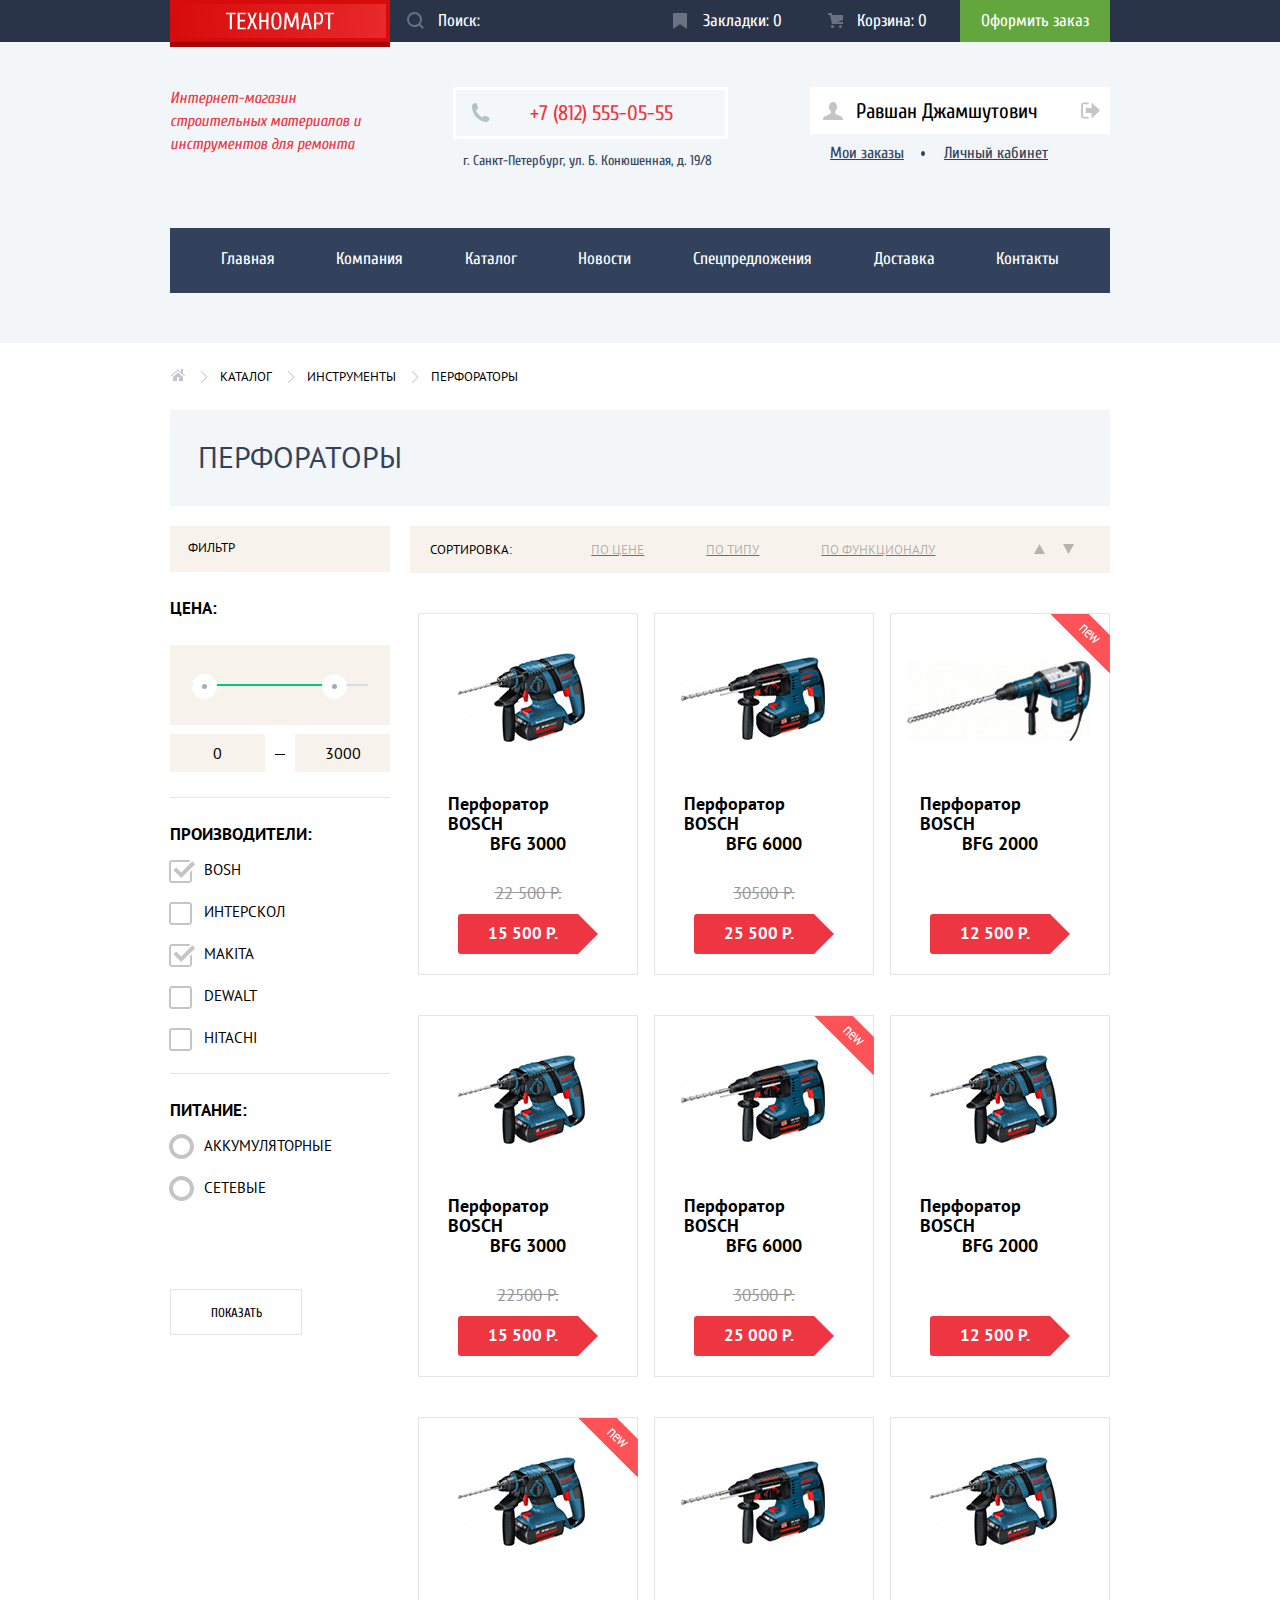
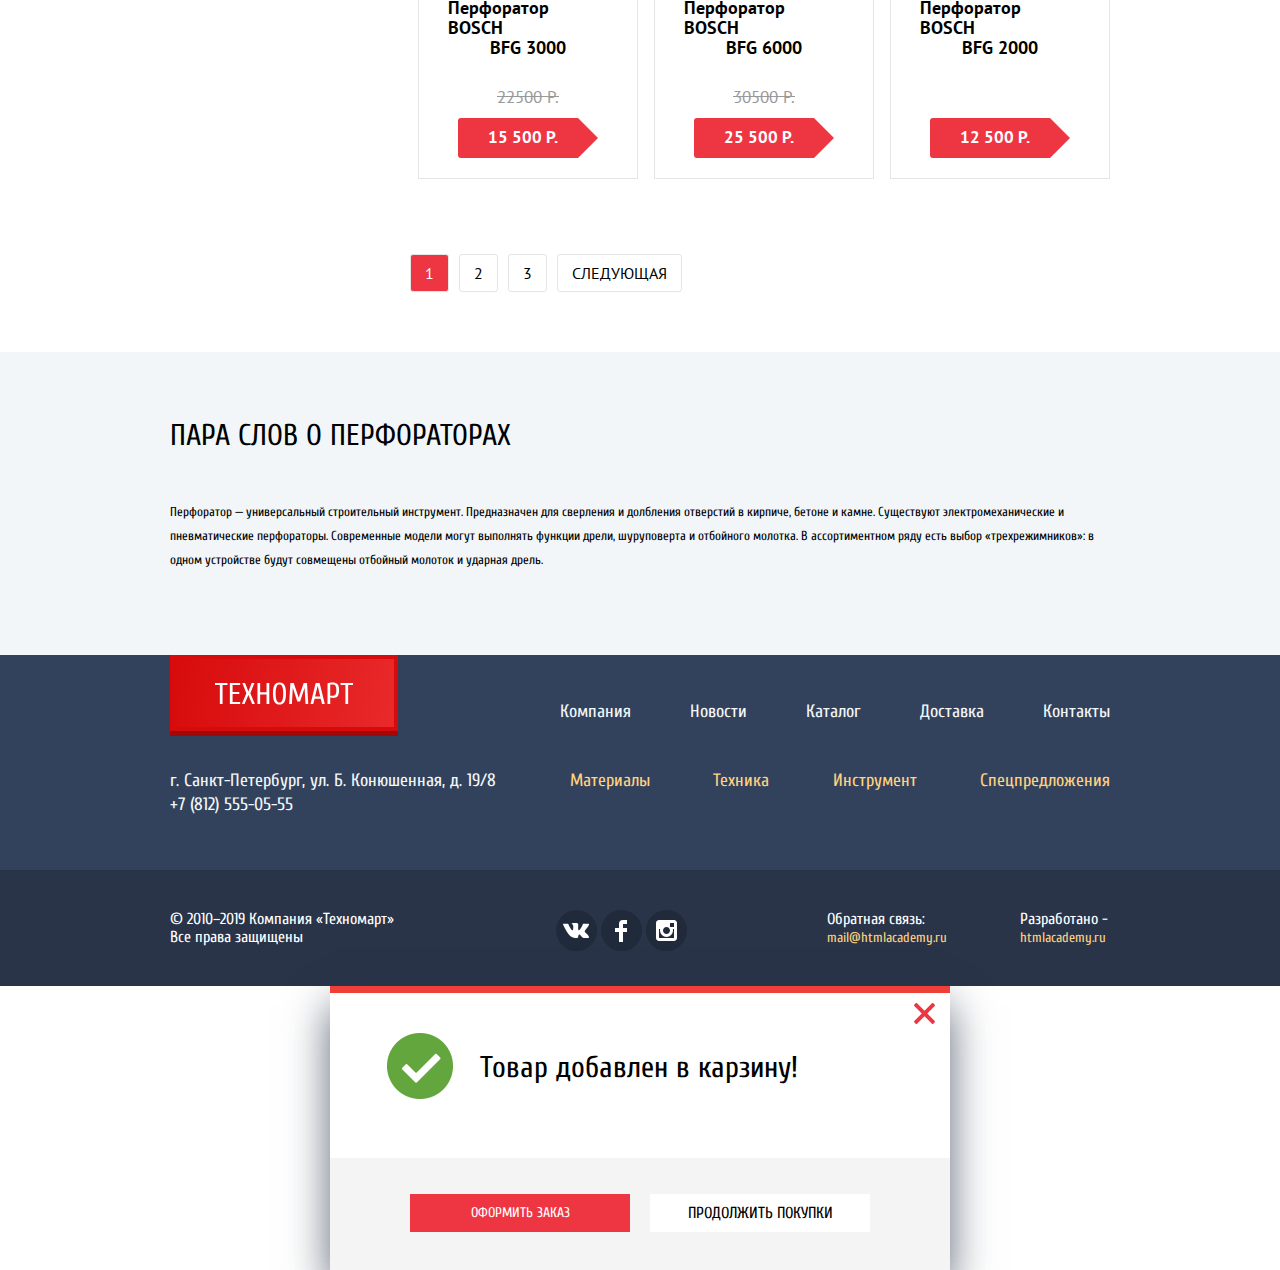
==== commit 709a028c: "Доработал стилизацию" ====
--- a/catalog.html
+++ b/catalog.html
@@ -68,6 +68,7 @@
   </header>   
   
        <main class="container">
+           <div class="container-wrapper">
           <div class="wrapper">
            <ul class="breadcrumbs">
         <li><a href="index.html" aria-label="Ссылка на главную страницу">
@@ -307,6 +308,7 @@
          </section>
         </div>
          </div>
+           </div>
       <article class="about-product">
            <div class="wrapper">
           <h3>ПАРА СЛОВ О ПЕРФОРАТОРАХ</h3>
--- a/css/main.css
+++ b/css/main.css
@@ -27,11 +27,12 @@
 }
 
 .main-header {
-    width: 1200px;
-    margin: 0 auto;
-    margin-bottom: 60px;
+
+    margin: 0;
+    margin-bottom: 50px;
 }
 .top-header .wrapper {
+    position: relative;
     display: flex;
     flex-direction: row;
 }
@@ -359,7 +360,7 @@
 }
 .main-navigation {
      width: 100%;
-    margin-bottom: 25px;
+    margin-bottom: 60px;
     
     font-size: 17px;
     line-height: 17px;
@@ -370,7 +371,8 @@
 .main-navigation ul {
     margin: 0;
     padding: 0;
-     
+    padding: 0 20px;
+    
     display: flex;
     flex-direction: row;
     flex-wrap: wrap;
@@ -485,7 +487,7 @@
 
 /*MAIN BEGIN*/
 /*SECTION SLIDERS BEGIN*/
-.main-container {
+.container-wrapeer {
     width:1200px;
     margin: 0 auto;
     
@@ -1019,8 +1021,7 @@
 }
 
 .container {
-     width:1200px;
-    margin: 0 auto;
+    margin: 0;
     margin-top: -60px;
     
     font-family: "PT Sans", Arial, sans-serif;
@@ -1186,6 +1187,7 @@
 }
 .producer input[type="checkbox"] + label,
 .buttery input[type="radio"] + label {
+    cursor: pointer;
     position: relative;
 }
 .producer input[type="checkbox"]:checked + label::before {
@@ -1443,7 +1445,7 @@
   height: 88px;
   padding: 40px 0;
   
-  background-color: rgba(255,255,255,0.9);
+  background-color: rgb(255,255,255);
   z-index: 10;
 }
 .buy,
@@ -1529,12 +1531,13 @@
 }
 .pagination-item a {
     display: block;
-    padding: 16px;
+    padding: 9px 14px;
     margin-right: 10px;
     color:#000000;
     
     background-color: #ffffff;
     border: solid 1px #e5e5e5;
+    border-radius: 3px;
 
 }
 .pagination-item a:hover,
@@ -1573,8 +1576,8 @@
 /*MAIN ENDING*/
 /*FOOTER BEGIN*/
 .main-footer {
-    width: 1200px;
-    margin: 0 auto;
+    
+    margin: 0;
 }
 .footer-part-top {
     font-size: 18px;
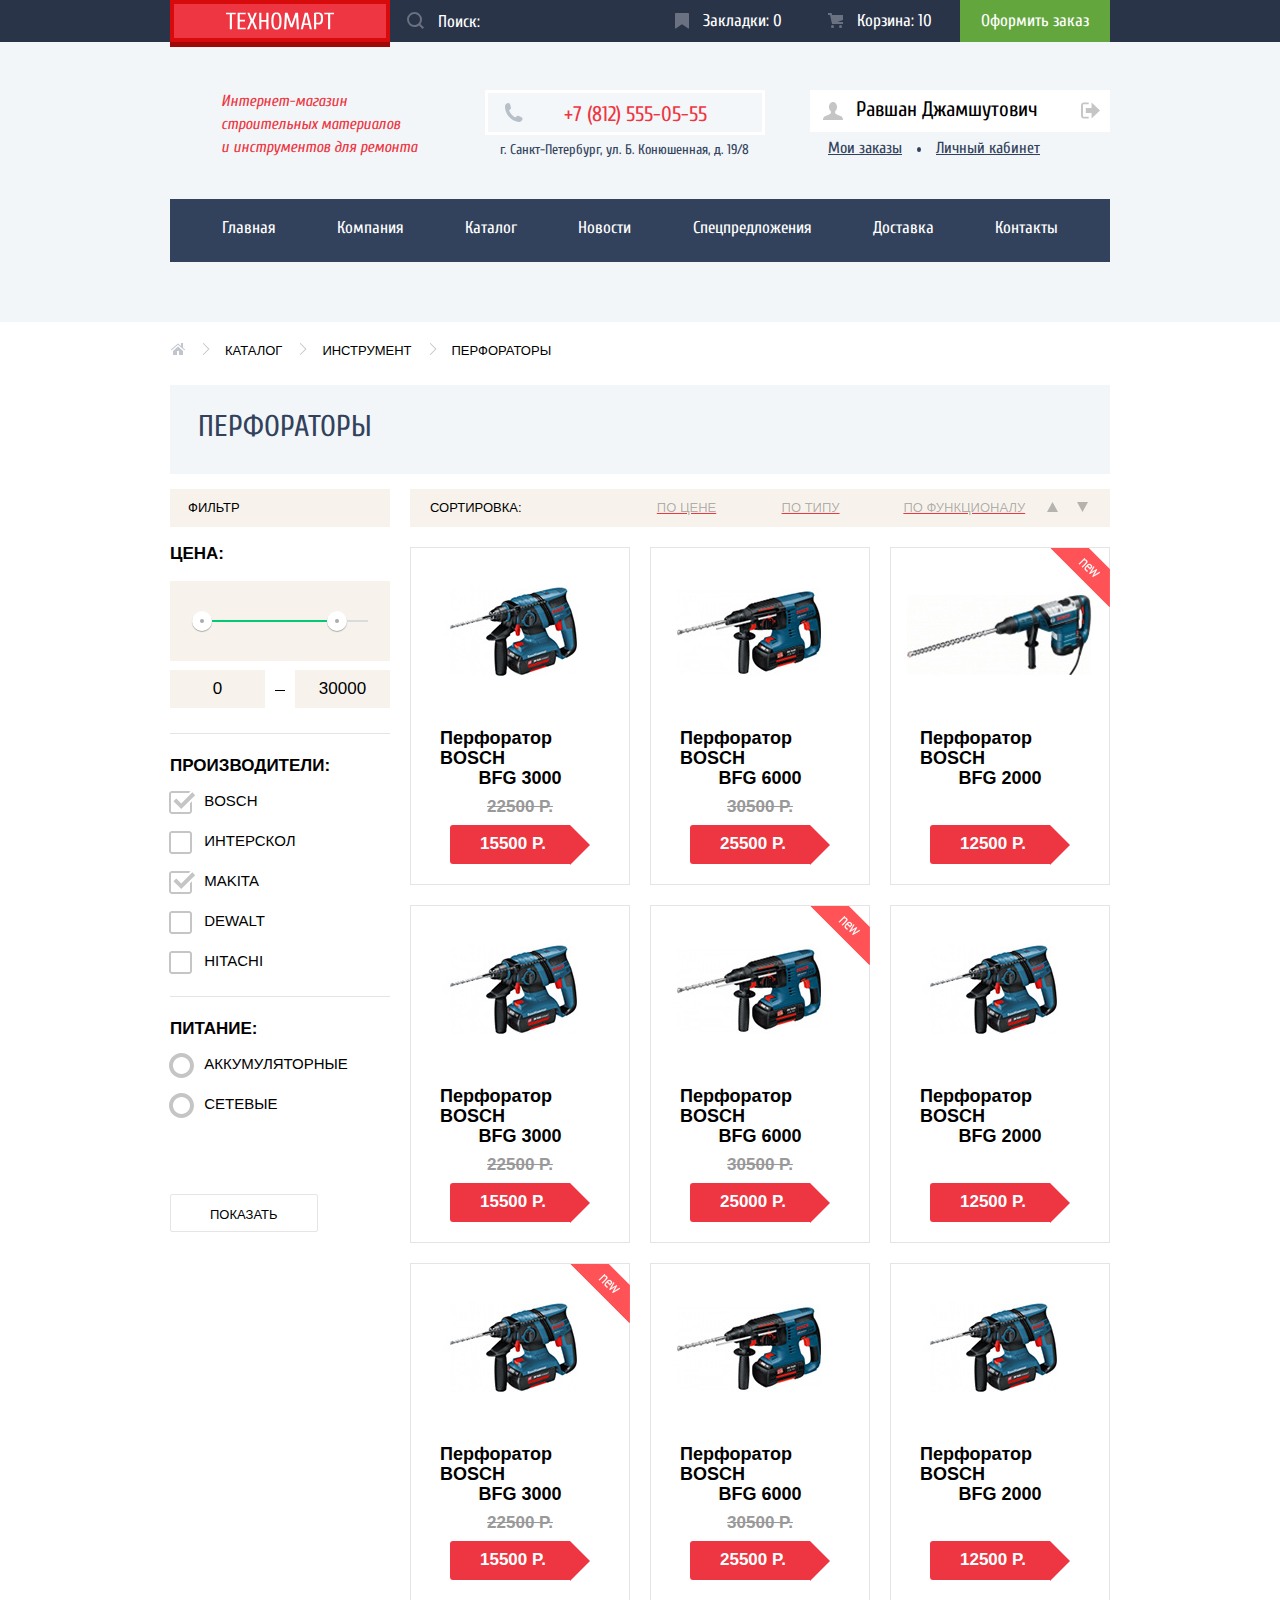
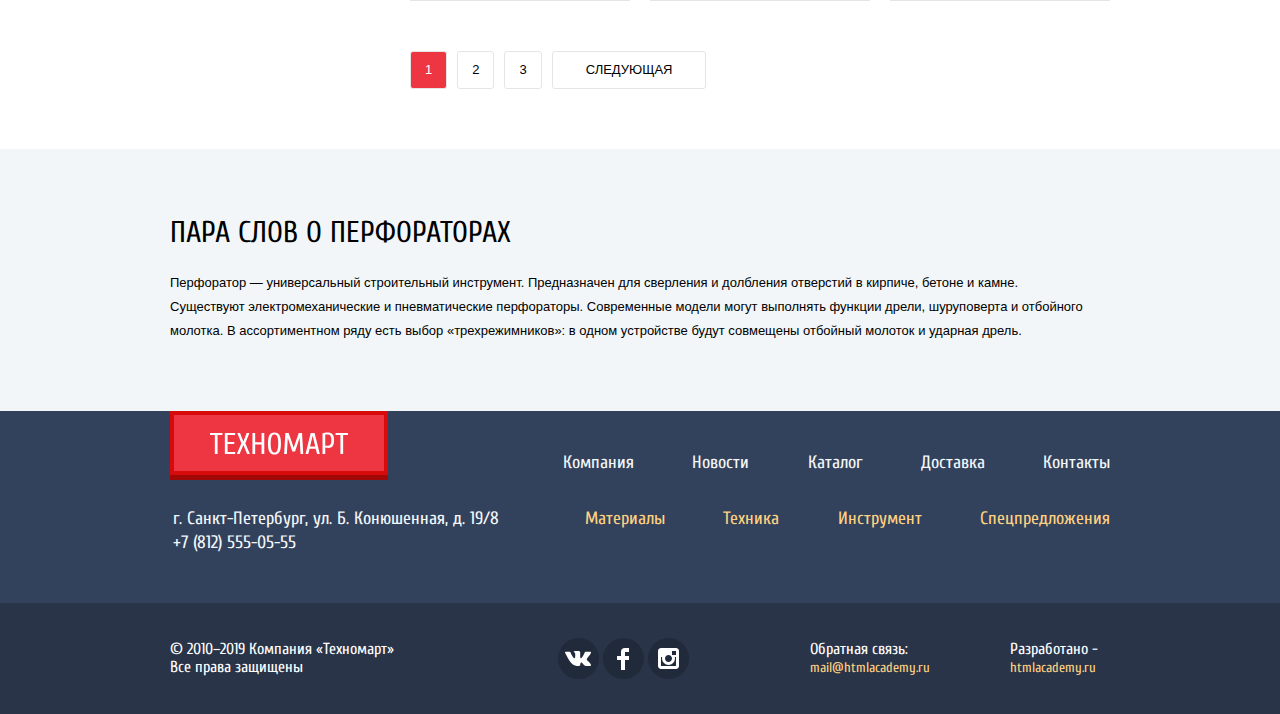
==== commit 0a71021c: "Завершил стилизацию главного проекта." ====
--- a/catalog.html
+++ b/catalog.html
@@ -3,8 +3,8 @@
   <head>
     <meta charset="utf-8">
     <meta name="format-detection" content="telephone=no">
-   <link href="https://fonts.googleapis.com/css?family=Cuprum:400,400i&display=swap&subset=cyrillic" rel="stylesheet">
-   <link href="https://fonts.googleapis.com/css?family=PT+Sans:400,700&display=swap&subset=cyrillic" rel="stylesheet">
+   <link href='https://fonts.googleapis.com/css?family=Open+Sans:400,700&subset=cyrillic-ext,cyrillic' rel='stylesheet' type='text/css'>
+  <link href='https://fonts.googleapis.com/css?family=Cuprum:400,700&subset=cyrillic-ext,cyrillic' rel='stylesheet' type='text/css'>
     <link rel="stylesheet" href="css/normalize.css">
     <link rel="stylesheet" href="css/main.css">
     <title>HTML Academy: Техномарт</title>
@@ -26,7 +26,7 @@
      </form>
      </div>   
      <span class="flags"><a href="#"> Закладки: 0</a></span>  
-     <span class="user-basket"><a href="#">Корзина: 0</a></span>
+     <span class="user-basket"><a href="#">Корзина: 10</a></span>
      <span class="get-order"><a href="#">Оформить заказ</a></span>
   </div>
   </div>
@@ -35,7 +35,7 @@
   <div class="wrapper">
   <div class="main-title">
   <h1>Интернет-магазин
-строительных материалов
+строительных материалов<br>
 и инструментов для ремонта </h1>
      </div>
       <div class="adress">
@@ -44,7 +44,7 @@
       <div class="data">
      <a href="#"><span class="current-user">
         <svg xmlns="http://www.w3.org/2000/svg" width="20" height="18" viewBox="0 0 20 18"><path fill="#c5c5c5" d="M17.881 14.166c-2.144-.735-4.256-1.666-5.207-2.39-.657-.501-.77-1.618-.517-2.415 1.118-.903 1.864-2.477 1.864-4.278C14.021 2.276 12.221 0 10 0S5.979 2.276 5.979 5.083c0 1.801.746 3.374 1.863 4.277.253.798.141 1.915-.517 2.416-.95.724-3.063 1.654-5.207 2.39S0 18 0 18h20s.025-3.099-2.119-3.834z"/></svg>
-        Равшан Джамшутович
+        Равшан Джамшутович 
          <svg xmlns="http://www.w3.org/2000/svg" width="21" height="17" viewBox="0 0 21 17"><g fill="#c5c5c5"><path fill="#c5c5c5" d="M21 8.5L12.125 0v6h-6v5h6v6z"/><path fill="#c5c5c5" d="M3.106 13.952V3.048c.018-.376.171-1.057 1.01-1.057h5.027V0H4.116C1.938 0 1.112 1.81 1.087 3.027v10.946C1.112 15.189 1.938 17 4.116 17h5.027v-1.99H4.116c-.839 0-.992-.683-1.01-1.058z"/></g></svg>
          </span></a>
           <ul class="current-user-data">
@@ -71,13 +71,13 @@
            <div class="container-wrapper">
           <div class="wrapper">
            <ul class="breadcrumbs">
-        <li><a href="index.html" aria-label="Ссылка на главную страницу">
+        <li class="breadcrumbs-item"><a href="index.html" aria-label="Ссылка на главную страницу">
           <svg xmlns="http://www.w3.org/2000/svg" width="15" height="12" viewBox="0 0 15 12"><g fill="#C1C6CE"><path d="M3 8v4h4V8h2v4h4V8L8 3.516z"/><path d="M14.831 6.365L13 4.751V0h-2v2.987L8.332.635c-.02-.017-.043-.023-.064-.037a.465.465 0 0 0-.08-.047.551.551 0 0 0-.095-.024C8.062.521 8.032.515 8 .515c-.031 0-.061.006-.092.012a.46.46 0 0 0-.095.025c-.028.011-.053.029-.08.046-.021.014-.045.02-.064.037l-6.498 5.73a.501.501 0 0 0 .33.875.497.497 0 0 0 .331-.125L8 1.677l6.169 5.438a.501.501 0 0 0 .662-.75z"/></g></svg>
           </a></li>
-        <li><a href="catalog.html">
+        <li class="breadcrumbs-item"><a href="catalog.html">
        Каталог</a></li>
-         <li><a href="#">Инструменты</a></li>
-        <li><a>Перфораторы</a></li>
+         <li class="breadcrumbs-item"><a href="#">Инструмент</a></li>
+        <li class="breadcrumbs-item current-breadcrumbs"><a>Перфораторы</a></li>
       </ul>
     <h2>Перфораторы</h2>
      <div class="catalog-column">
@@ -97,7 +97,7 @@
         </div>
          <span class="leftValue">0</span>
           
-           <span class="rightValue">3000</span>
+           <span class="rightValue">30000</span>
         </div>
        
           <h4>Производители:</h4>
@@ -105,7 +105,7 @@
           <ul class="producer">
               <li class="current-producer">
               <input type="checkbox" name="bosh" id="producer-1" checked>
-              <label for="producer-1">BOSH</label>
+              <label for="producer-1">BOSCH</label>
               </li>
               <li>
               <input type="checkbox" name="interscol" id="producer-2">
@@ -136,11 +136,11 @@
       <section class="catalog">
          <table class="sort">
              <tr>
-                 <td>СОРТИРОВКА:</td>
-                 <td><a href="#">ПО ЦЕНЕ</a></td>
-                 <td><a href="#">ПО ТИПУ</a></td>
-                 <td><a href="#">ПО ФУНКЦИОНАЛУ</a></td>
-                 <td><a  class="arrow-up" href="#" aira-label="стрелка вверх">
+                 <td class="sort-title">СОРТИРОВКА:</td>
+                 <td class="td-price"><a href="#">ПО ЦЕНЕ</a></td>
+                 <td class="td-type"><a href="#">ПО ТИПУ</a></td>
+                 <td class="td-func"><a href="#">ПО ФУНКЦИОНАЛУ</a></td>
+                 <td class="td-control"><a  class="arrow-up" href="#" aira-label="стрелка вверх">
                      <svg xmlns="http://www.w3.org/2000/svg" width="11" height="10" viewBox="0 0 11 10"><path fill="#231F20" d="M5.5 0L0 10h11z"/></svg>
                  </a>
                <a class="arrow-down" href="#" aria-label="стрелка вниз">
@@ -164,8 +164,8 @@
                      
                     <h4>Перфоратор BOSCH <span>BFG 3000</span></h4>
              
-                 <div class="last-price">22 500 p.</div>
-                 <div class="price">15 500 p.</div>
+                 <div class="last-price">22500 p.</div>
+                 <div class="price">15500 p.</div>
               </li>
               
               <li class="catalog-item">   
@@ -180,7 +180,7 @@
                     <h4>Перфоратор BOSCH <span>BFG 6000</span> </h4>
         
              <div class="last-price">30500 p.</div>
-                 <div class="price">25 500 p.</div>
+                 <div class="price">25500 p.</div>
               </li>
               
               <li class="catalog-item ">   
@@ -196,7 +196,7 @@
                        <h4>Перфоратор BOSCH <span>BFG 2000</span></h4>
               
              <div class="last-price"></div>
-                  <div class="price"><b>12 500 p.</b></div>
+                  <div class="price">12500 p.</div>
               </li>
               
               <li class="catalog-item">
@@ -211,7 +211,7 @@
                  
                        <h4>Перфоратор BOSCH <span> BFG 3000</span></h4>
                   <div class="last-price">22500 p.</div>
-                  <div class="price">15 500 p.</div>
+                  <div class="price">15500 p.</div>
               </li>
               
               <li class="catalog-item ">
@@ -228,7 +228,7 @@
                        <h4>Перфоратор BOSCH <span>BFG 6000</span></h4>
             
                 <div class="last-price">30500 p.</div>
-                <div class="price">25 000 p.</div>
+                <div class="price">25000 p.</div>
               </li>
               
               <li class="catalog-item">
@@ -244,7 +244,7 @@
                        <h4>Перфоратор BOSCH <span>BFG 2000</span></h4>
         
              <div class="last-price"></div>
-                  <div class="price">12 500 p.</div>
+                  <div class="price">12500 p.</div>
               </li>
               
               <li class="catalog-item ">
@@ -261,7 +261,7 @@
                        <h4>Перфоратор BOSCH <span>BFG 3000</span></h4>
         
              <div class="last-price">22500 p.</div>
-                  <div class="price">15 500 p.</div>
+                  <div class="price">15500 p.</div>
               </li>
               
               <li class="catalog-item">
@@ -277,7 +277,7 @@
                         <h4>Перфоратор BOSCH <span>BFG 6000</span></h4>
            
              <div class="last-price">30500 p.</div>
-                <div class="price">25 500 p.</div>
+                <div class="price">25500 p.</div>
               </li>
               
               <li class="catalog-item">
@@ -294,7 +294,7 @@
              
              <div class="last-price"></div>
             
-                <div class="price">12 500 p.</div>
+                <div class="price">12500 p.</div>
             
              </li>
              
@@ -303,7 +303,7 @@
           <li class="pagination-item pagination-item-current"><a>1</a></li>
           <li class="pagination-item "><a href="#">2</a></li>
           <li class="pagination-item"><a href="#">3</a></li>
-          <li class="pagination-item"><a href="#">Следующая</a></li>
+          <li class="pagination-item next"><a href="#">Следующая</a></li>
         </ul>
          </section>
         </div>
@@ -312,7 +312,7 @@
       <article class="about-product">
            <div class="wrapper">
           <h3>ПАРА СЛОВ О ПЕРФОРАТОРАХ</h3>
-          <p>Перфоратор — универсальный строительный инструмент. Предназначен для сверления и долбления отверстий в кирпиче, бетоне и камне.
+          <p>Перфоратор — универсальный строительный инструмент. Предназначен для сверления и долбления отверстий в кирпиче, бетоне и камне.<br>
 Существуют электромеханические и пневматические перфораторы. Современные модели могут выполнять функции дрели, шуруповерта и отбойного молотка. В ассортиментном ряду есть выбор «трехрежимников»: в одном устройстве будут совмещены отбойный молоток и ударная дрель. </p>
      </div>
       </article>
@@ -366,12 +366,10 @@
      <div class="copyright">
     <p class="footer-copyright">
         Обратная связь: 
-        <a class="button" href="https://mail@htmlacademy.ru">mail@htmlacademy.ru</a>
-      </p>
+        <a class="button" href="https://mail@htmlacademy.ru">mail@htmlacademy.ru</a></p>
       <p class="footer-copyright">
        Разработано - 
-        <a class="button" href="https://htmlacademy.ru">htmlacademy.ru</a>
-      </p>
+          <a class="button" href="https://htmlacademy.ru">htmlacademy.ru</a></p>
       </div>
        </div>
        </div>
--- a/css/main.css
+++ b/css/main.css
@@ -15,7 +15,7 @@
     
     background-color: transparent;
 }
-a {
+a { 
     text-decoration: none;
 }
 /*HEADER BEGIN */
@@ -27,9 +27,8 @@
 }
 
 .main-header {
-
-    margin: 0;
-    margin-bottom: 50px;
+    margin: 0;
+    
 }
 .top-header .wrapper {
     position: relative;
@@ -37,7 +36,8 @@
     flex-direction: row;
 }
 
-.main-header-logo {
+.main-header-logo,
+.main-header-logo:active {
     display: flex;
     justify-content: space-around;
     align-items: center;
@@ -48,12 +48,17 @@
   border:4px solid #d70b0c;
   box-shadow: 0 5px rgba(0, 0, 0, .24),
               0 5px  #d70b0c;    
-  background:linear-gradient(100deg,#d70b0c,#e9292a);    
+  background-color: #ee3643;
+}
+.main-header-logo:hover,
+.main-header-logo:focus {
+   background:linear-gradient(100deg,#d70b0c,#e9292a);     
 }
 .tools-bar {
     display: flex;
     flex-direction: row;
     width:720px;
+    
 }
 .search {
     position: relative;
@@ -61,7 +66,9 @@
     display: flex;
     flex-direction: column;
     flex-wrap: wrap;
-}
+
+}
+
 .search svg {
     position:absolute;
     content: "";
@@ -95,10 +102,11 @@
 .search:focus-within svg  {
  opacity:1;
 }
-.search input {
+
+.search input[type="search"] {
     width:100%;
     box-sizing: border-box;
-    min-height: 42px;
+    height: 42px;
     padding-left: 48px;
     
     border:none;
@@ -173,6 +181,9 @@
     
     color:#ffffff;   
 }
+.user-basket a {
+    padding-left: 46px;
+}
 .get-order a {
     display: flex;
     align-items: center;
@@ -188,7 +199,7 @@
     width: 14px;
     height: 16px;
     top:13px;
-    left:13px;
+    left:15px;
     
     background-image: url(../img/icon-bookmark.svg);
     background-position: 0 0;
@@ -229,12 +240,15 @@
     justify-content: space-between;
 } 
 .bottom-header .wrapper div {
-    margin: 45px 0;
+    margin-top: 48px;
+    margin-bottom: 35px;
 }
 
 .main-title {
      width:200px;
     font: inherit;
+    margin-left:51px; 
+    margin-right: 63px;
 }
 
 .main-title h1 {
@@ -249,7 +263,8 @@
     background-color: #f2f6f8;
 }
 .adress {
-    width: 275px;   
+    width: 280px;
+    margin-right: 45px;
      display: flex;
     flex-direction: column;
     
@@ -263,10 +278,10 @@
    
     box-sizing: border-box;
     position: relative;
-    padding-left: 71px;
-    padding-right: 49px;
-    padding-top: 13px;
-    padding-bottom: 12px;
+    padding-left: 56px;
+    padding-right: 34px;
+    padding-top: 11px;
+    padding-bottom: 7px;
    
     background-color: #f4f7f9;
     border:3px solid #ffffff;
@@ -279,8 +294,8 @@
     
     width: 19px;
     height: 19px;
-    top:13px;
-    left: 15px;
+    top:10px;
+    left: 16px;
     
     background-image: url(../img/icon-phone.svg);
     background-repeat: no-repeat;
@@ -288,7 +303,8 @@
 }
 .main-header adress {
     display: block;
-    margin: 10px;
+    margin-left: 15px;
+    padding-top: 3px;
     font-size: 14px;
     line-height: 24px;
     color: #32425c;
@@ -299,10 +315,7 @@
     flex-direction: column;
     flex-wrap: wrap;
 }
-.current-user {
-    display: block;
-    padding: 14px 68px 12px 46px;
-}
+
 .user-data {
     margin: 0;
     padding: 0;
@@ -371,7 +384,7 @@
 .main-navigation ul {
     margin: 0;
     padding: 0;
-    padding: 0 20px;
+    padding: 0 21px;
     
     display: flex;
     flex-direction: row;
@@ -384,7 +397,7 @@
 
 .main-navigation a {
      display: block;
-     padding: 22px 30px 26px 30px;
+     padding: 20px 29px 26px 29px;
      color:#ffffff;
     
     background-color: #32425c;
@@ -401,6 +414,9 @@
 /*HEADER ENDING*/
 /*HEADER CATALOG BEGIN*/
 .current-user {
+    display: flex;
+    padding: 9px 68px 12px 46px;
+    
     position:relative;
     font-size: 21px;
     line-height: 21px;
@@ -414,7 +430,7 @@
     
     width:20px;
     height: 18px;
-    top:15px;
+    top:12px;
     left:13px;
 }
 .current-user svg:last-child {
@@ -423,7 +439,7 @@
     
     width:20px;
     height: 17px;
-    top: 15px;
+    top: 12px;
     right: 10px;
 }
 .current-user-data {
@@ -438,6 +454,7 @@
 }
 .current-user-data li:nth-child(even) {
    position: relative;
+    margin-left: -2px;
 }
 .current-user-data li:nth-child(even)::before {
     position:absolute;
@@ -445,15 +462,15 @@
     
     width:4px;
     height: 5px;
-    top:17px;
-    left: -3px;
+    top:15px;
+    left: -1px;
     
     background-color:#32425c;
     border-radius: 50%;
 }
 .current-user-data a {
     display: block;
-    margin: 10px 20px;
+    margin: 7px 18px;
     
     font-size: 16px;
     line-height: 18px;
@@ -462,6 +479,7 @@
     
     background-color: #f1f5f7;    
 }
+
 .current-user:focus svg path,
 .current-user:hover svg path {
     fill:#32425c;
@@ -487,6 +505,9 @@
 
 /*MAIN BEGIN*/
 /*SECTION SLIDERS BEGIN*/
+.main-container {
+    margin-top: 42px;
+}
 .container-wrapeer {
     width:1200px;
     margin: 0 auto;
@@ -504,18 +525,24 @@
     justify-content: space-between;
     align-items: center;
     
-    padding: 29px 25px 29px 30px;
+    padding: 29px 25px 25px 30px;
     margin-bottom: 20px;
     
     background-color: #f9f5f0;
+}
+.title-wrapper .button {
+    width:253px;
+    padding: 10px 0;
+    border-radius: 3px;
+    
 }
 .service  {
     display: flex;
     flex-direction: row;
     align-items: flex-start;  
     flex-wrap: wrap;
-    
-    margin-bottom: 53px;
+   
+    margin-bottom: 50px;
 
 } .service-item {
     width:300px;
@@ -524,8 +551,14 @@
     margin-top: 20px;
 }
 .service h3 {
+    margin: 0;
+    margin-left: 22px;
+    margin-top: 20px;
+    margin-bottom: 12px;
+    font-family: "Cuprum", Arial, sans-serif;
     font-size:24px;
     line-height: 30px;
+    font-weight: 600;
     color:#ffffff;
     
 }
@@ -540,22 +573,97 @@
     
 }
 .materials {
+    position: relative;
     background-color: #ffbf47;
  
 }
+.materials::after {
+    content: "";
+    position: absolute;
+    
+    width: 44px;
+    height: 65px;
+    top: 22%;
+    left:212px;
+    
+    background-image: url("../img/icon-materials.svg");
+    background-repeat: no-repeat;
+    background-position: 0 0;
+
+    
+}
 .tools {
+    position:relative;
     background-color: #3bbce3;
 }
+.tools::after {
+    content: "";
+    position: absolute;
+    
+    width: 75px;
+    height: 61px;
+    top: 24%;
+    left:200px;
+    
+    background-image: url("../img/icon-tools.svg");
+    background-repeat: no-repeat;
+    background-position: 0 0;
+    z-index: 1;
+}
 .service  .equipment {
+    position: relative;
     background-color: #dc91d8;
 
 }
+.service .equipment::after {
+    content: "";
+    position: absolute;
+    
+    width: 78px;
+    height: 62px;
+    top: 22%;
+    left:195px;
+    
+    background-image: url("../img/icon-equipment.svg");
+    background-repeat: no-repeat;
+    background-position: 0 0;
+}
 .service .discount {
+    position: relative;
    margin-right: 0;
    background-color: #8ed78f;
    
 }
-
+.service .discount::after {
+    content: "";
+    position: absolute;
+    
+    width: 59px;
+    height: 72px;
+    top: 22%;
+    left:200px;
+    
+    background-image: url("../img/icon-discount.svg");
+    background-repeat: no-repeat;
+    background-position: 0 0;
+}
+.delivery {
+    position: relative;
+}
+.delivery::after {
+     content: "";
+    position: absolute;
+    
+    width: 78px;
+    height: 63px;
+    top: 22%;
+    left:195px;
+    
+    background-image: url("../img/icon-delivery.svg");
+    background-repeat: no-repeat;
+    background-position: 0 0;
+    
+}
 .materials h3 {
     background-color: #ffbf47;
 } 
@@ -582,10 +690,12 @@
     position: absolute;
     width:auto;
 }
-.slider-header {
-    position: absolute;
-    top:-15px;
-    left:25px;
+.sliders-item .slider-header {
+    position: absolute;
+    top:3px;
+    left:5px;
+    font-size:36px;
+    line-height: 36px;
 }
 .slider-description {
     position: absolute;
@@ -599,7 +709,7 @@
     margin: 0;
     
     
-    top:50%;
+    top:43%;
     left:25px;
 }
 .right-arrow {
@@ -609,20 +719,53 @@
     border: 0;
 
     
-    top:50%;
-    left:525px;
+    top:43%;
+    left:574px;
 }
 .current-slider {
     z-index: 2;
 }
 .slider .button {
     position:absolute;
+    width:195px;
     z-index: 5;
-    bottom: 50px;
-    left:25px;
-}
+    bottom: 25px;
+    padding:10px 0;
+    left:26px;
+    border-radius: 3px;
+}
+.dots {
+    
+  position: absolute;
+  width:40px;   
+  z-index: 5;
+ bottom: 30px;
+ left:295px;  
+    
+}
+.dots span {
+    visibility: hidden;
+}
+.dot {
+    display: inline-block;
+    cursor: pointer;
+    width: 10px;
+    height: 10px;
+    background-color: #ffffff;
+    margin-right: 7px;
+    border-radius: 50%;
+}
+.active {
+    width:6px;
+    height: 6px;
+    background-color: #ee3643;
+    border-radius: 50%;
+    border:2px solid #ffffff;
+}
+
 .left-arrow::before {
     position: absolute;
+    cursor: pointer;
     content: "";
     width: 22px;
     height: 40px;
@@ -634,6 +777,7 @@
 }
 .right-arrow::before {
     position: absolute;
+    cursor: pointer;
     content: "";
     width: 22px;
     height: 40px;
@@ -654,15 +798,22 @@
     margin-left: auto;
    background-color: #ffc047; 
 }
+
 /*SLIDER 1 ENDING*/
 
 .sliders-button {
+    display: block;
+    width: 135px;
+    padding: 10px 0;
+    margin-left: 25px;
     font-size:14px;
     line-height: 18px;
+    text-align: center;
     text-transform: uppercase;
     color:#ffffff;
     
     background-color: rgba(0, 0, 0, .1);
+    border-radius: 3px;
 }
 .sliders-button:hover,
 .sliders-button:focus {
@@ -693,6 +844,8 @@
     
     background-color: rgba(0, 0, 0, .1);
 }
+
+
 /*SECTION SLIDERS ENDING*/
 
 /*SECTION POPULAR BEGIN*/
@@ -746,6 +899,9 @@
     
     background-color: #f9f5f0;
 }
+.brands-block .title-wrapper {
+    padding-top: 26px;
+}
 .brands {
     margin: 0;
     padding: 0;
@@ -773,7 +929,7 @@
     margin-right: 0;
 }
 .brands-block.wrapper {
-    margin-bottom: 85px;
+    margin-bottom: 65px;
 }
 .brands-items:hover,
 .brands-items:focus {
@@ -799,8 +955,8 @@
 .services h2 {
     margin: 0;
     padding: 0;
-    margin-top: 68px;
-    margin-bottom: 41px;
+    margin-top: 60px;
+    margin-bottom: 27px;
     
     font-size: 30px;
     line-height: 30px;
@@ -811,7 +967,8 @@
     background-color: #f4f7f9;
 }
 .advice {
-    width:370px;
+    font-family: "PT Sans", Arial, sans-serif;
+    width:400px;
     margin-bottom: 73px;
 }
 .slider2 {
@@ -820,14 +977,27 @@
     flex-wrap: wrap;
 }
 .advantage {
+    position: relative;
     margin: 0;
     padding: 0;
     margin-bottom: 98px;
-    display: flex;
-    
+     margin-right: 80px;
+    display: flex;
     flex-direction:column;
     flex-wrap: wrap;
     list-style: none;
+}
+.advantage::after {
+    position: absolute;
+    content: "";
+    
+    width: 10px;
+    height: 279px;
+    top:-40px;
+    left:230px;
+    background-image: url("../img/shadow.png");
+    background-repeat: no-repeat;
+    background-position: 0 0;
 }
 .advantage-items {
     font-size: 36px;
@@ -835,15 +1005,25 @@
     text-transform: uppercase;
     color: #32425c;
     
+
     background-color: #f4f7f9;
 }
+
+.advantage-item {
+    cursor: pointer;
+    width:240px;
+     color: #ffffff;
+    background-color: #32425c;
+    border-bottom: 2px solid #405069;
+    
+}
+
 .advantage-title {
     margin: 0;
     padding: 0;
-     width:240px;
-    min-height: 61px;
-    margin-right: 80px;
-    
+    padding:15px 0;
+    padding-left: 23px;
+   
     font-family:inherit;
     font-size:21px;
     line-height: 30px;
@@ -855,10 +1035,8 @@
 .current {
     margin: 0;
     padding: 0;
-     width:240px;
-    min-height: 61px;
-    margin-right: 80px;
-    
+    padding: 15px 0;
+    padding-left: 23px;
     font-family:inherit;
     font-size:21px;
     line-height: 30px;
@@ -874,9 +1052,13 @@
 .advantage-block {
     position:absolute;
     width:620px;
+    top:0;
+    left: 0;
 }
 .advantage-block p {
+    font-family: "PT Sans", Arial, sans-serif;
     width:380px;
+    margin-bottom: 20px;
 }
 .hidden-item {
     z-index: -1;
@@ -892,17 +1074,72 @@
 .current-item {
     z-index: 1;
 }
+
+.delivery-block {
+    position: absolute;
+    content: "";
+    width: 466px;
+    height: 261px;
+    top:20px;
+    left:150px;
+    background-image: url(../img/delivery-pic.png);
+    background-repeat: no-repeat;
+    background-position: 0 0;
+}
+
+.guarantee-block {
+    position: absolute;
+    content: "";
+    width:389px;
+    height: 283px;
+    top:0px;
+    left:235px;
+    background-image: url(../img/guarantee-pic.png);
+    background-repeat: no-repeat;
+    background-position: 0 0;
+    
+}
+.credit-block {
+   position: absolute;
+    content: "";
+    width:465px;
+    height: 285px;
+    top:-10px;
+    left:170px;
+    background-image: url(../img/credit-pic.png);
+    background-repeat: no-repeat;
+    background-position: 0 0;
+}
+.advantage-block .button {
+    display: block;
+    width: 193px;
+    margin-top: 30px;
+    padding: 10px 0;
+    border-radius: 3px;
+}
 /*SLIDER2 ENDING*/
 /*SECTION SERVICES ENDING*/
 
 /*SECTION TECHNOMART-INFO BEGIN AND BUTTONS*/
 .about-us {
     width:535px;
-    padding: 82px 0 86px 0;
+    padding: 45px 0 83px 0;
 }
 .contacts {
     width:300px;
-    padding:82px 0 86px 0;
+    padding:45px 0 83px 0;
+}
+.contacts p {
+    width:190px;
+}
+.about-us p:first-child {
+    margin: 0;
+    padding: 0;
+    width:540px;
+}
+.about-us p:nth-child(odd) {
+    margin-top: 22px;
+    width: 400px;
 }
 .technomart-info .wrapper {
     display: flex;
@@ -910,9 +1147,15 @@
     justify-content: space-between;
 }
 .contacts img {
-    margin: 40px 0;
-}
-
+    margin: 20px 0;
+    margin-bottom: 30px;
+}
+.contacts .button {
+    display: block;
+    width:300px;
+    padding: 10px 0;
+    border-radius: 3px;
+}
 .technomart-info {
   font-family: "PT Sans", Arail, sans-serif;
   font-size: 13px;
@@ -922,12 +1165,17 @@
     background-color: #ffffff;
 }
 .technomart-info h3 {
+    margin: 0;
+    margin-top: 30px;
+    margin-bottom: 25px;
+    font-family: "Cuprum", Arial, sans-serif;
     font-size: 30px;
     line-height: 30px;
     font-weight: normal;
     text-transform: uppercase;
     color:#000000;
     
+    
     background-color: #ffffff;
 }
 .environment {
@@ -940,10 +1188,20 @@
     list-style: none;
 }
 .environment-list {
-    margin:30px 0 30px 36px;
+    position: relative;
+    margin:22px 0 0 36px;
+}
+.environment-list::before {
+    position: absolute;
+    content: "";
+    height: 2px;
+    width: 25px;
+    top:8px;
+    left: -35px;
+    background-color: #ee3643;
 }
 .environment-list:last-child {
-    margin-bottom: 43px;
+    margin-bottom: 35px;
 }
 .button {
  font-family: "Cuprum", Arial, sans-serif;
@@ -956,6 +1214,12 @@
  background-color: #ee3643;    
      
 }
+.about-us .button {
+    display: block;
+    width: 220px;
+    padding: 10px 0;
+    border-radius: 3px;
+}
 .button:hover,
 .button:focus {
     background-color: #ca2c37;
@@ -989,32 +1253,29 @@
     
     background-color: #ffffff;
 }
-.breadcrumbs a {
+.breadcrumbs-item a {
     display: block;
-    padding: 25px 20px 24px 0;
-    margin-right: 25px;
+    padding:20px 10px 25px 0;
+    margin-right: 30px;
     color:#000000;
     
     background-color: #ffffff;
 }
 
-.breadcrumbs a:first-child {
-    padding:0;
-    padding: 25px 10px 24px 0; 
-   
-}
-.breadcrumbs a {
+.breadcrumbs-item a {
     position: relative;
 }
-.breadcrumbs  li:not(:first-child) a::before {
+.current-breadcrumbs a {
+    position: static;
+}
+.breadcrumbs-item  a::after {
     position: absolute;
     content: "";
     
     width:8px;
     height: 12px;
-    top: 42%;
-    left: -20px;
-    
+    top:34%;
+    right: -15px;
     background-image: url(../img/icon-right-small.svg);
     background-repeat: no-repeat;
     background-position: 0 0;
@@ -1022,7 +1283,6 @@
 
 .container {
     margin: 0;
-    margin-top: -60px;
     
     font-family: "PT Sans", Arial, sans-serif;
     text-transform: uppercase;
@@ -1032,16 +1292,17 @@
 }
 .container h2 {
     margin: 0;
-    padding: 32px 0 34px 28px;
+    padding: 27px 0 32px 28px;
+    font-family: "Cuprum", Arial, sans-serif;
     font-size: 30px;
     line-height: 30px;
     font-weight: normal;
     color: #32425c;
-    
+   
     background-color: #f2f6f8;
 }
 .catalog-column {
-    margin-top: 20px;
+    margin-top: 15px;
      display: flex;
     flex-direction: row;
     justify-content: space-between;
@@ -1049,11 +1310,13 @@
 
 .filters {
     width:220px;
+    font-family: "PT sans", Arial, sans-serif;
 }
 .filters h3 {
     margin: 0;
     padding: 0;
-    padding: 13px 0 15px 18px;
+    font: inherit;
+    padding: 10px 0 10px 18px;
     font-size: 13px;
     line-height: 18px;
     font-weight: normal;
@@ -1063,15 +1326,17 @@
 }
 /*FITER BLOCK*/
 .range {
+    font-family: "PT sans", Arial, sans-serif;
     min-height: 130px;
     display: flex;
     flex-direction: row;
     flex-wrap: wrap;
     justify-content: space-between;
+    margin-bottom: 17px;
     border-bottom:1px solid  #e5e5e5;
 }
 .range-block {
-    margin-top: 22px;
+    margin-top: 12px;
     width: 100%;
     min-height: 80px;
     display: flex;
@@ -1097,11 +1362,11 @@
 .leftThumb {
     position: absolute;
     
-    top:-10px;
+    top:-9px;
 }
 .rightThumb {
     position: absolute;
-    top:-10px;
+    top:-9px;
     right: 0px;
 }
 .leftValue,
@@ -1112,6 +1377,8 @@
     display: flex;
     justify-content: center;
     align-items: center;
+    font-size:17px;
+    line-height: 18px;
     width:95px;
     height: 38px;
     color:#000000;
@@ -1124,10 +1391,12 @@
 .rightThumb {
     cursor: pointer;
     background-color: #ababab;
-    width:5px;
-    height: 5px;
-    border: 10px solid #ffffff;
+    width:4px;
+    height: 4px;
+    border: 8px solid #ffffff;
     border-radius: 50%;
+    
+    box-shadow: 0 1px 1px #ababab;
    
 }
 .rightValue::before {
@@ -1146,9 +1415,11 @@
 .range-filter h4 {   
     margin: 0;
     padding: 0;
-    margin-top: 21px;
+    margin-top: 12px;
+    font:inherit;
     font-size: 17px;
     line-height: 30px;
+    font-weight: bold;
     text-transform: uppercase;
        
     background-color: #ffffff;
@@ -1163,10 +1434,12 @@
 .buttery {
     margin: 0;
     padding: 0;
+    margin-bottom: 17px;
     display: flex;
     flex-direction: column;
     flex-wrap: wrap;
     
+    font:inherit;
     font-size: 15px;
     line-height: 20px;
     
@@ -1175,7 +1448,7 @@
 .producer li,
 .buttery li {
     display: block;
-    padding: 11px 0;
+    padding: 10px 0;
 }
 .producer li:last-child {
  padding-bottom: 25px;
@@ -1245,21 +1518,25 @@
     
 }
 .buttery {
-    margin-bottom: 80px;
+    margin-bottom: 70px;
 }
 .range-filter .button {
     cursor: pointer;
     margin: 0;
     display: block;
-    padding: 14px 39px 12px 40px;
+    padding:11px 39px 7px 39px;
+    font: inherit;
     font-size: 13px;
     line-height: 18px;
+
     color:#000000;
     
     background-color: #ffffff;
     border: solid 1px #e5e5e5;
+    border-radius: 2px;
 }
 .sort  {
+   
     width: 100%;
     font-size: 13px;
     line-height: 18px;
@@ -1269,10 +1546,34 @@
     margin-bottom: 20px;
     background-color: #f7f3ec;
 }
+.sort-title {
+    width: 222px;
+    padding: 8px 0;
+    padding-left: 18px;
+    text-align: left;
+   
+}
+
+.td-control {
+    width:60px;
+}
+.td-price {
+    width:80px;
+    text-align: left;
+   
+}
+.td-type {
+    width:140px;
+    text-align: center;
+}
+.td-func {
+    width:140px;
+    padding-left: 20px;
+}
 .sort tr, td {
-    
-  padding: 13px 0 12px 18px;
-}
+   padding: 8px 0;    
+}
+
 .sort a {
     display: inline-block;
     color:rgba(0, 0, 0, .3);
@@ -1325,6 +1626,7 @@
 } 
 .catalog {
     width: 700px;
+    font-family: "PT Sans", Arial, sans-serif;
 }
 .catalog-list {
     display: flex;
@@ -1347,7 +1649,7 @@
     justify-content: space-around;
     
      margin-top: 10px;
-    margin-bottom: 15px;
+   
     
     font-size: 18px;
     line-height: 20px;
@@ -1361,7 +1663,8 @@
     justify-content: flex-start;
     align-items: center;
     width:218px;
-    margin: 20px auto;
+    margin-right: 20px;
+    margin-bottom: 20px;
     
     border: solid 1px #e5e5e5;
 }
@@ -1385,8 +1688,9 @@
 
 .last-price  {
     min-height: 20px;
-    margin-top: 15px;
-     margin-bottom: 10px;
+    margin-top: 10px;
+     margin-bottom: 7px;
+    font-weight: bold;
      color:#999999;
     
     text-decoration: line-through;
@@ -1396,7 +1700,7 @@
 position: relative;
 width: 80px; 
 padding: 10px 30px;
-    padding-bottom: 12px;
+padding-bottom: 11px;
 margin-bottom: 20px;
 font-weight: bold;
 color:#ffffff;
@@ -1524,9 +1828,12 @@
     flex-wrap: wrap;
      margin: 0;
     padding: 0;
-    margin-top: 55px;
+    margin-top: 30px;
     margin-bottom: 60px;
     
+    font:inherit;
+    font-size:13px;
+    line-height: 18px;
     list-style: none;
 }
 .pagination-item a {
@@ -1551,6 +1858,9 @@
     color:#ffffff;
     
     background-color: #ee3643;
+}
+.pagination-item.next a {
+    padding: 9px 33px;
 }
 .about-product {
     font-family: "Cuprum", Arial, sans-serif;
@@ -1558,7 +1868,7 @@
     line-height: 24px;
     color: #000000;
     text-transform: none;
-    padding-bottom: 70px;
+    padding-bottom: 55px;
     background-color: #f2f6f8;
 }
 .about-product h3 {
@@ -1568,8 +1878,11 @@
     color:#000000;
     text-transform: uppercase;
     margin-top: 69px;
-    margin-bottom: 36px;
+    margin-bottom: 10px;
     background-color: #f2f6f8;
+}
+.about-product p {
+    font-family:"PT Sans", Arial, sans-serif;
 }
 /*CATALOG MAIN ENDING*/
 
@@ -1595,24 +1908,29 @@
     padding: 0;
     margin: 0;
     width:340px;
-    margin-bottom: 53px;
+    padding-left: 3px;
+    margin-bottom: 48px;
     order: 2; 
 }
 .footer-logo {
     display: flex;
     align-items: center;
     justify-content: space-around;
-    width: 220px;
-    height: 68px;
-    margin-bottom: 30px;
+    width: 210px;
+    height: 56px;
+    margin-bottom: 32px;
 
      color:#ffffff;
   
   border:4px solid #d70b0c;
   box-shadow:  0 5px rgba(0, 0, 0, .24),
                0 5px  #d70b0c;    
-  background:linear-gradient(100deg,#d70b0c,#e9292a);    
-    
+  background-color: #ee3643;  
+    
+}
+.footer-logo:focus,
+.footer-logo:hover {
+    background-color: #ca2c37;
 }
 
 .bottom-nav {
@@ -1621,10 +1939,10 @@
     display: flex;
     flex-direction: row;
     justify-content: space-between;
-    width: 550px;
+    width: 547px;
     margin-left: auto;
-    margin-top: 45px;
-    margin-bottom: 45px;
+    margin-top: 40px;
+    margin-bottom: 30px;
     
     list-style: none;
 }
@@ -1639,7 +1957,7 @@
     display:flex;
     flex-direction: row;
     justify-content: space-between;
-    width:540px;
+    width:525px;
     margin-left: auto;
     order: 3;
     
@@ -1648,12 +1966,13 @@
 .footer-bottom-part .wrapper {
     display: flex;
     flex-direction: row;
+    justify-content: space-between;
 }
 .rights {
     width: 250px;
-    margin-top: 40px;
+    margin-top: 37px;
     margin-bottom: 30px;
-    margin-right: 150px;
+   
 }
 .material-nav a {
     color:#ffd180;
@@ -1677,6 +1996,7 @@
     text-decoration: none;
 }
 .footer-bottom-part {
+    font:inherit;
     font-size: 16px;
     line-height: 18px;
     color:#ffffff;
@@ -1685,9 +2005,9 @@
 }
 .footer-social {
      width: 160px;
-    margin-top: 40px;
+    margin-top: 35px;
     margin-bottom: 35px;
-    margin-right: 120px;
+   margin-left: 45px;
 }
 .footer-social ul {
     display: flex;
@@ -1721,9 +2041,12 @@
     flex-direction: row;
     align-items: center;
     justify-content: space-between;
+    
 }
 .copyright .footer-copyright:nth-child(2n) {
-    width: 90px;
+    width: 100px;
+    
+
 }
 .footer-copyright {
     display: block;
@@ -1731,6 +2054,7 @@
     
     font-size: 16px;
     line-height: 18px;
+    
     
 }
 .footer-copyright  a {
@@ -1755,6 +2079,7 @@
 /*POP-UP SECTION BEGIN*/
 .pop-up-forms {
     position: relative;
+    display: none;
     width: 620px;
     margin: 0 auto;
     
@@ -1882,6 +2207,7 @@
 .pop-up-map {
 
     position: relative;
+    display: none;
     margin: 0 auto;
     width: 940px;
     height: 446px;
@@ -1902,7 +2228,8 @@
     
 }
 .shopping {
-    position: relative;
+    position: fixed;
+    display: none;
     width: 620px;
     height: 282px;
     margin: 0 auto;
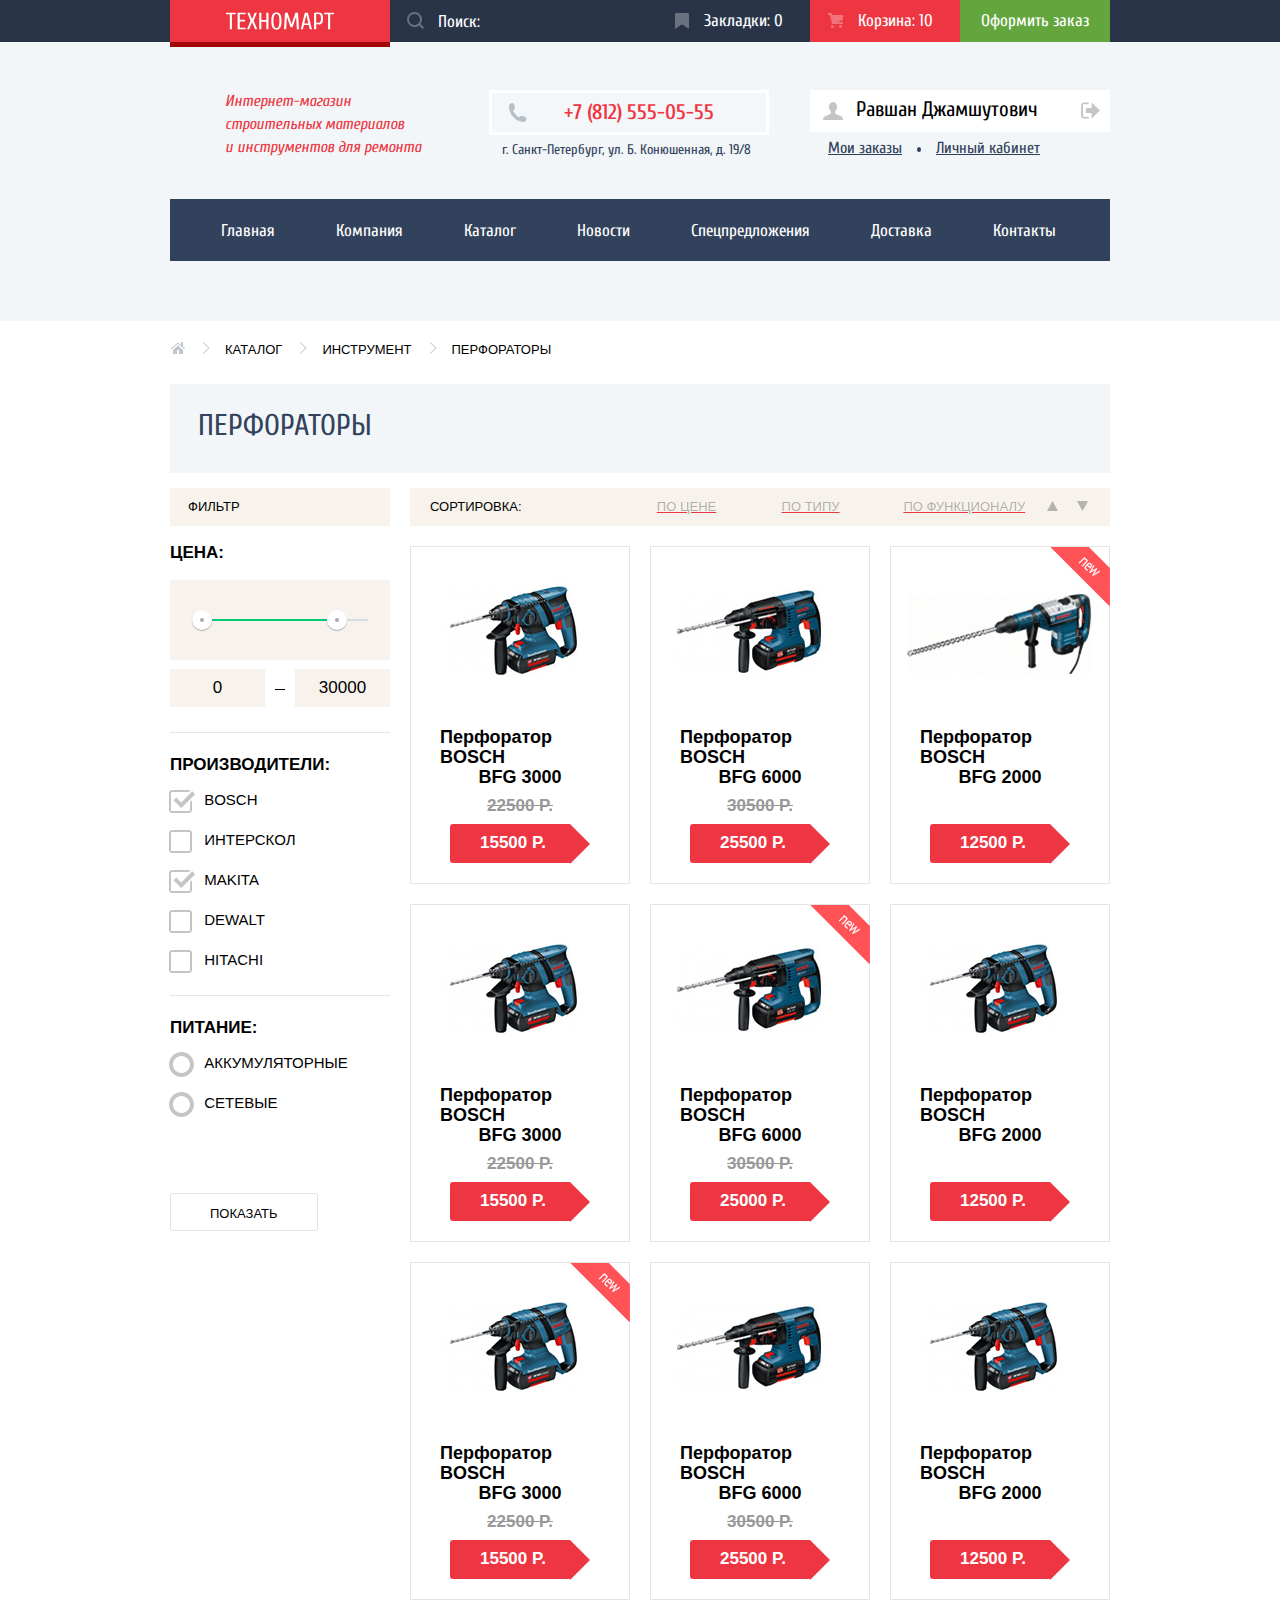
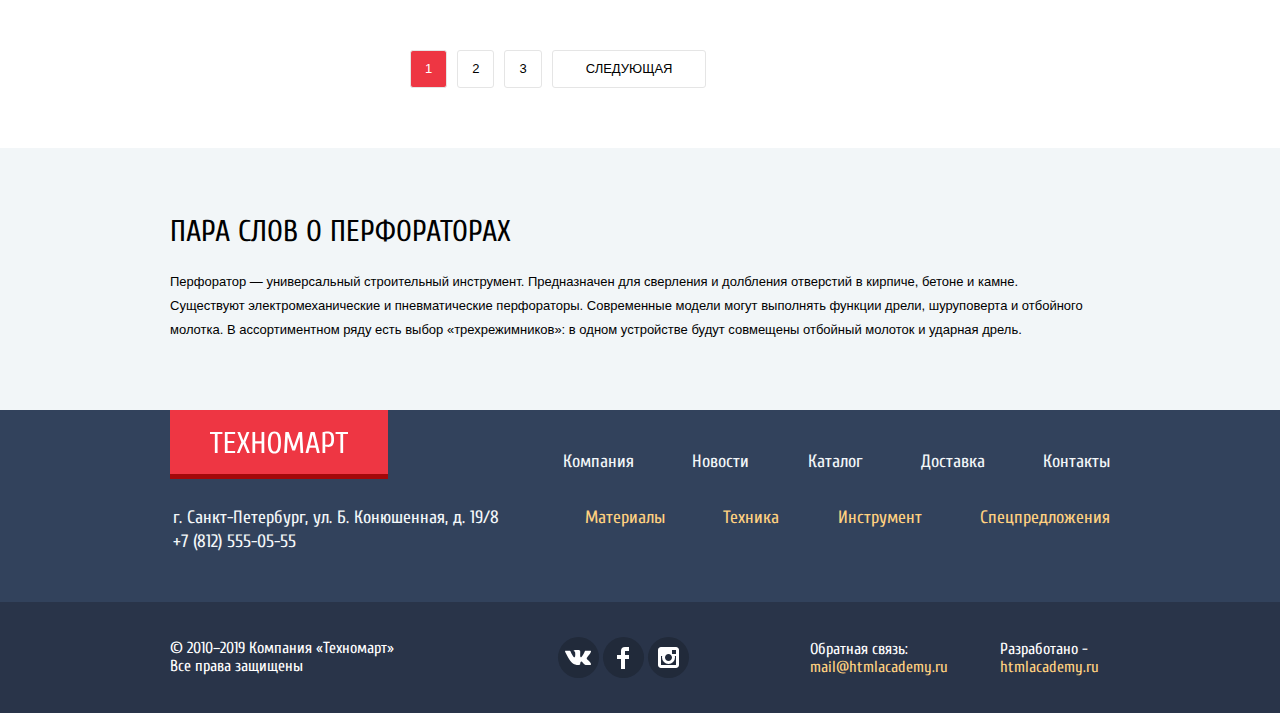
==== commit ee48b210: "Исправил ошибки описанные в комментариях." ====
--- a/catalog.html
+++ b/catalog.html
@@ -4,7 +4,8 @@
     <meta charset="utf-8">
     <meta name="format-detection" content="telephone=no">
    <link href='https://fonts.googleapis.com/css?family=Open+Sans:400,700&subset=cyrillic-ext,cyrillic' rel='stylesheet' type='text/css'>
-  <link href='https://fonts.googleapis.com/css?family=Cuprum:400,700&subset=cyrillic-ext,cyrillic' rel='stylesheet' type='text/css'>
+   <link href="https://fonts.googleapis.com/css?family=Cuprum:400,400i&display=swap&subset=cyrillic" rel="stylesheet">
+    <link href='https://fonts.googleapis.com/css?family=Cuprum:400,700&subset=cyrillic-ext,cyrillic' rel='stylesheet' type='text/css'>
     <link rel="stylesheet" href="css/normalize.css">
     <link rel="stylesheet" href="css/main.css">
     <title>HTML Academy: Техномарт</title>
@@ -25,9 +26,9 @@
      
      </form>
      </div>   
-     <span class="flags"><a href="#"> Закладки: 0</a></span>  
-     <span class="user-basket"><a href="#">Корзина: 10</a></span>
-     <span class="get-order"><a href="#">Оформить заказ</a></span>
+     <a class="flags" href="#"> Закладки: 0</a>  
+     <a class="user-basket full" href="#">Корзина: 10</a>
+     <a class="get-order" href="#">Оформить заказ</a>
   </div>
   </div>
   </div>
@@ -39,8 +40,8 @@
 и инструментов для ремонта </h1>
      </div>
       <div class="adress">
-      <a href="tel:+7 (812) 555-05-55" class="phone">+7 (812) 555-05-55<br></a>
-      <adress>г. Санкт-Петербург, ул. Б. Конюшенная, д. 19/8</adress></div>
+      <a href="tel:+7(812)555-05-55" class="phone">+7 (812) 555-05-55<br></a>
+      <address>г. Санкт-Петербург, ул. Б. Конюшенная, д. 19/8</address></div>
       <div class="data">
      <a href="#"><span class="current-user">
         <svg xmlns="http://www.w3.org/2000/svg" width="20" height="18" viewBox="0 0 20 18"><path fill="#c5c5c5" d="M17.881 14.166c-2.144-.735-4.256-1.666-5.207-2.39-.657-.501-.77-1.618-.517-2.415 1.118-.903 1.864-2.477 1.864-4.278C14.021 2.276 12.221 0 10 0S5.979 2.276 5.979 5.083c0 1.801.746 3.374 1.863 4.277.253.798.141 1.915-.517 2.416-.95.724-3.063 1.654-5.207 2.39S0 18 0 18h20s.025-3.099-2.119-3.834z"/></svg>
@@ -61,6 +62,7 @@
               <li><a href="#">Спецпредложения</a></li>
               <li><a href="#">Доставка</a></li>
               <li><a href="#">Контакты</a></li>
+              
           </ul>
       </nav>
      </div>
@@ -77,7 +79,7 @@
         <li class="breadcrumbs-item"><a href="catalog.html">
        Каталог</a></li>
          <li class="breadcrumbs-item"><a href="#">Инструмент</a></li>
-        <li class="breadcrumbs-item current-breadcrumbs"><a>Перфораторы</a></li>
+        <li class="current-breadcrumbs"><a>Перфораторы</a></li>
       </ul>
     <h2>Перфораторы</h2>
      <div class="catalog-column">
@@ -140,7 +142,7 @@
                  <td class="td-price"><a href="#">ПО ЦЕНЕ</a></td>
                  <td class="td-type"><a href="#">ПО ТИПУ</a></td>
                  <td class="td-func"><a href="#">ПО ФУНКЦИОНАЛУ</a></td>
-                 <td class="td-control"><a  class="arrow-up" href="#" aira-label="стрелка вверх">
+                 <td class="td-control"><a  class="arrow-up" href="#" aria-label="стрелка вверх">
                      <svg xmlns="http://www.w3.org/2000/svg" width="11" height="10" viewBox="0 0 11 10"><path fill="#231F20" d="M5.5 0L0 10h11z"/></svg>
                  </a>
                <a class="arrow-down" href="#" aria-label="стрелка вниз">
@@ -369,12 +371,12 @@
         <a class="button" href="https://mail@htmlacademy.ru">mail@htmlacademy.ru</a></p>
       <p class="footer-copyright">
        Разработано - 
-          <a class="button" href="https://htmlacademy.ru">htmlacademy.ru</a></p>
+          <a class="button" href="https://htmlacademy.ru/intensive/htmlcss">htmlacademy.ru</a></p>
       </div>
        </div>
        </div>
    </footer>
-  <section class="shopping">
+  <section class="modal shopping">
        <div class="shop-header">
       <h2 class="shop-pop-up">Товар добавлен в карзину!</h2>
       </div>
--- a/css/main.css
+++ b/css/main.css
@@ -18,8 +18,10 @@
 a { 
     text-decoration: none;
 }
+
 /*HEADER BEGIN */
 .top-header {
+    font:inherit;
     font-size: 17px;
     line-height: 18px;
     
@@ -44,8 +46,7 @@
     max-height: 42px;
     width: 220px;
     color:#ffffff;
-
-  border:4px solid #d70b0c;
+    
   box-shadow: 0 5px rgba(0, 0, 0, .24),
               0 5px  #d70b0c;    
   background-color: #ee3643;
@@ -68,7 +69,9 @@
     flex-wrap: wrap;
 
 }
-
+.search form {
+    height: 42px;
+}
 .search svg {
     position:absolute;
     content: "";
@@ -102,7 +105,9 @@
 .search:focus-within svg  {
  opacity:1;
 }
-
+.search input[type="search"] {
+    color:#ffffff;
+}
 .search input[type="search"] {
     width:100%;
     box-sizing: border-box;
@@ -118,81 +123,95 @@
     
     background-color: #ffffff;
 }
-.top-header a:hover,
-.top-header a:focus, 
+.user-basket:hover,
+.user-basket:focus,
+.flags:hover,
+.flags:focus, 
 .search input:hover {
+    color:#ffffff;
+    
     background-color:#212a3a; 
 }
 
 
-.top-header a:active {
+.flags:active,
+.user-basket:active {
     color:rgba(255, 255, 255, 0.6);
     
      background-color: #161d29;
 }
- .get-order a {
+ .get-order  {
+     width:150px;
+     height: 42px;
+     display: flex;
+     justify-content: space-around;
+     align-items: center;
     color:#ffffff;
     
     background-color: #63a63e;
 }
-
-.get-order a:hover,
-.get-order a:focus {
+.get-order:hover,
+.get-order:focus {
     background-color: #5fbb2d;
 }
-.get-order a:active {
+.get-order:active {
     color: rgba(255, 255, 255, 0.6);
     
     background-color: #518534;
 }
 .bottom-header {
+ font:inherit;
+    
  background-color: #f2f6f8;
 }
 .user-option {
     display: flex;
     flex-direction: row;
     flex-wrap:wrap;
+    justify-content: flex-start;
     flex-shrink: 0;
     width:450px;
 }
+
+ .flags {
+    display: block;
+    min-width: 106px;   
+   
+    padding: 12px 0;
+    padding-left: 44px;
+    padding-right: auto;
+    padding-bottom: auto;
+    
+     color:#ffffff;
+   
+}
+ .user-basket {
+    display: block;
+    min-width: 102px;   
+   
+    padding: 12px 0;
+    padding-left: 48px;
+    padding-right: auto;
+    padding-bottom: auto;
+    
+     color:#ffffff;
+   
+}
+.full {
+    background-color: #ee3643;
+}
+.full:hover,
+.full:focus {
+   background:linear-gradient(100deg,#d70b0c,#e9292a);     
+}
 .flags,
-.user-basket,
-.get-order  {
- width: 150px;
-    
-}
-.flags a,
-.user-basket a,
-.get-order a {
-    display: flex;
-    align-items: center;
-    justify-content: space-around;
-    height: 42px;
-   
-}
-.flags a,
-.user-basket a {
+.user-basket  {
     position: relative;
-    display: flex;
-    align-items: center;
-    padding-left:42px;
-    padding-right: 28px; 
-    height: 42px;
-    
-    color:#ffffff;   
-}
-.user-basket a {
-    padding-left: 46px;
-}
-.get-order a {
-    display: flex;
-    align-items: center;
-    justify-content: space-around;
-    height: 42px;
-    
-}
-
-.flags a::before {
+    
+}
+
+
+.flags::before {
     position:absolute;
     content: "";
     
@@ -208,7 +227,7 @@
     opacity: .3;
     
 }
-.user-basket a::before {
+.user-basket::before {
     position: absolute;
     content: "";
     
@@ -223,14 +242,14 @@
     
     opacity: .3;
 }
-.flags a:focus::before,
-.flags a:hover::before,
-.user-basket a:hover::before,
-.user-basket a:focus::before {
+.flags:focus::before,
+.flags:hover::before,
+.user-basket:hover::before,
+.user-basket:focus::before {
  opacity: 1;   
 }
-.flags a:active::before,
-.user-basket a:active::before {
+.flags:active::before,
+.user-basket:active::before {
     opacity: .5;
 }
 
@@ -246,8 +265,8 @@
 
 .main-title {
      width:200px;
-    font: inherit;
-    margin-left:51px; 
+     
+    margin-left:55px; 
     margin-right: 63px;
 }
 
@@ -256,32 +275,35 @@
     padding: 0;
     font-size:16px;
     line-height: 23px;
+    font-family: "Cuprum", Arial, sans-serif;
     font-weight: normal;
     font-style:italic;
     color:#ee3643;
-    
     background-color: #f2f6f8;
 }
 .adress {
     width: 280px;
-    margin-right: 45px;
+    margin-right: 41px;
      display: flex;
     flex-direction: column;
     
 }
 .phone {
+    width: 280px;
+    
     font-size: 21px;
     line-height: 21px;
     text-align: center;
+    font-weight: 600;
     color: #ee3643;
     
    
     box-sizing: border-box;
     position: relative;
-    padding-left: 56px;
-    padding-right: 34px;
-    padding-top: 11px;
-    padding-bottom: 7px;
+    padding-left: 51px;
+    padding-right: 31px;
+    padding-top: 9px;
+    padding-bottom: 9px;
    
     background-color: #f4f7f9;
     border:3px solid #ffffff;
@@ -301,11 +323,13 @@
     background-repeat: no-repeat;
     background-position: 0 0;
 }
-.main-header adress {
+.main-header address {
     display: block;
-    margin-left: 15px;
+    margin-left: 13px;
     padding-top: 3px;
+    
     font-size: 14px;
+    font-style: normal;
     line-height: 24px;
     color: #32425c;
 }
@@ -345,7 +369,7 @@
 .entrance a {
     position: relative;
     display: block;
-    padding: 14px 26px 14px 47px;
+    padding: 11px 20px 16px 51px;
     margin-left: 15px;
 }
 .entrance a svg {
@@ -354,8 +378,8 @@
     
     width:20px;
     height: 17px;
-    top:15px;
-    left: 14px;
+    top:12px;
+    left: 17px;
 
 }
 .entrance a:hover path,
@@ -369,7 +393,7 @@
 }
 .checkin a {
     display: block;
-    padding: 14px 24px 12px 24px;
+    padding: 11px 24px 16px 24px;
 }
 .main-navigation {
      width: 100%;
@@ -384,12 +408,12 @@
 .main-navigation ul {
     margin: 0;
     padding: 0;
-    padding: 0 21px;
-    
+    padding: 0 23px;
+    padding-right: 20px;
     display: flex;
     flex-direction: row;
     flex-wrap: wrap;
-    justify-content: space-around;
+    justify-content: flex-start;
    
     
     list-style: none;
@@ -397,7 +421,8 @@
 
 .main-navigation a {
      display: block;
-     padding: 20px 29px 26px 29px;
+     padding: 23px 29px 22px 28px;
+    margin-right: 4px;
      color:#ffffff;
     
     background-color: #32425c;
@@ -543,6 +568,7 @@
     flex-wrap: wrap;
    
     margin-bottom: 50px;
+    margin-right: -20px;
 
 } .service-item {
     width:300px;
@@ -562,9 +588,7 @@
     color:#ffffff;
     
 }
-.service-item:nth-child(3n) {
-    margin-right: 0;
-}
+
 .right-column {
     margin: 0;
  display: flex;
@@ -684,61 +708,71 @@
 position: relative;
     
 }
-
+.sliders-item .slider-wrapper {
+    position: relative;
+    width: 570px;
+    height: 219px;
+    padding: 22px 25px 25px 25px;
+}
+.slider-wrapper img {
+    position: absolute;
+    top:0;
+    left:0;
+    width:620px;
+    height: 266px;
+}
 .slider .sliders-item {
     margin-top: 0;
     position: absolute;
     width:auto;
 }
-.sliders-item .slider-header {
-    position: absolute;
-    top:3px;
-    left:5px;
+.slider-wrapper .slider-header {
+    position: relative;
+    margin: 0;
     font-size:36px;
     line-height: 36px;
 }
 .slider-description {
-    position: absolute;
-    top:60px;
-    left:25px;
-}
+    position: relative;
+    display: block;
+}
+
 .left-arrow {
-    position: absolute;
+    cursor: pointer;
+    position: relative;
     border: 0;
     padding: 0;
     margin: 0;
     
-    
-    top:43%;
-    left:25px;
+    margin-top: 32px;
+    
 }
 .right-arrow {
-    position: absolute;
+    cursor: pointer;
+    position: relative;
     padding: 0;
     margin: 0;
     border: 0;
-
-    
-    top:43%;
-    left:574px;
+    
+    margin-top: 32px;
+    margin-left: 550px;
 }
 .current-slider {
     z-index: 2;
 }
 .slider .button {
-    position:absolute;
+    position:relative;
+    display: block;
     width:195px;
     z-index: 5;
-    bottom: 25px;
     padding:10px 0;
-    left:26px;
+    margin-top: 87px;
     border-radius: 3px;
 }
 .dots {
     
   position: absolute;
   width:40px;   
-  z-index: 5;
  bottom: 30px;
  left:295px;  
     
@@ -747,6 +781,7 @@
     visibility: hidden;
 }
 .dot {
+    vertical-align: top;
     display: inline-block;
     cursor: pointer;
     width: 10px;
@@ -835,14 +870,14 @@
     text-transform: uppercase;
     color:#ffffff;
     
-    background-color: rgba(0, 0, 0, .1);
+  
 }
 .slider-description {
     font-size: 18px;
     line-height: 24px;
      color:#ffffff;
     
-    background-color: rgba(0, 0, 0, .1);
+
 }
 
 
@@ -902,9 +937,11 @@
 .brands-block .title-wrapper {
     padding-top: 26px;
 }
+
 .brands {
     margin: 0;
     padding: 0;
+    margin-right: -20px;
     
     display: flex;
     flex-direction: row;
@@ -925,9 +962,7 @@
     
     border: solid 1px #e5e5e5;
 }
-.brands-items:nth-child(4n) {
-    margin-right: 0;
-}
+
 .brands-block.wrapper {
     margin-bottom: 65px;
 }
@@ -1253,7 +1288,9 @@
     
     background-color: #ffffff;
 }
-.breadcrumbs-item a {
+
+.breadcrumbs-item a,
+.current-breadcrumbs a {
     display: block;
     padding:20px 10px 25px 0;
     margin-right: 30px;
@@ -1264,10 +1301,8 @@
 
 .breadcrumbs-item a {
     position: relative;
-}
-.current-breadcrumbs a {
-    position: static;
-}
+} 
+
 .breadcrumbs-item  a::after {
     position: absolute;
     content: "";
@@ -1523,8 +1558,10 @@
 .range-filter .button {
     cursor: pointer;
     margin: 0;
+    margin-bottom: 60px;
     display: block;
     padding:11px 39px 7px 39px;
+    
     font: inherit;
     font-size: 13px;
     line-height: 18px;
@@ -1654,6 +1691,10 @@
     font-size: 18px;
     line-height: 20px;
     text-transform: none;
+}
+.catalog-item img {
+    width: 218px;
+    height: 170px;
 }
 .catalog-item {
     position: relative;
@@ -1916,13 +1957,13 @@
     display: flex;
     align-items: center;
     justify-content: space-around;
-    width: 210px;
-    height: 56px;
+    width: 218px;
+    height: 64px;
     margin-bottom: 32px;
 
      color:#ffffff;
   
-  border:4px solid #d70b0c;
+
   box-shadow:  0 5px rgba(0, 0, 0, .24),
                0 5px  #d70b0c;    
   background-color: #ee3643;  
@@ -1936,10 +1977,13 @@
 .bottom-nav {
     margin: 0;
     padding: 0;
-    display: flex;
-    flex-direction: row;
+   
+    display: flex;
+    flex-direction: row;
+    flex-wrap: wrap;
     justify-content: space-between;
     width: 547px;
+  
     margin-left: auto;
     margin-top: 40px;
     margin-bottom: 30px;
@@ -1948,9 +1992,9 @@
 }
 .bottom-nav a {
 color: #f3f7f9;
-    
 background-color: #32425c;
 }
+
 .material-nav {
     margin: 0;
     padding: 0;
@@ -2040,24 +2084,26 @@
     display: flex;
     flex-direction: row;
     align-items: center;
-    justify-content: space-between;
+    
     
 }
 .copyright .footer-copyright:nth-child(2n) {
     width: 100px;
-    
-
-}
-.footer-copyright {
+    margin-right: -20px;
+
+}
+ .footer-copyright {
     display: block;
     width:140px;
-    
+    margin-right: 50px;
     font-size: 16px;
     line-height: 18px;
     
     
 }
 .footer-copyright  a {
+     font-size: 16px;
+    line-height: 18px;
     color:#ffd180;
     text-transform: none;
     
@@ -2077,9 +2123,14 @@
 }
 /*FOOTER ENDING*/
 /*POP-UP SECTION BEGIN*/
+.modal {
+    position: fixed;
+}
 .pop-up-forms {
-    position: relative;
     display: none;
+    top:350px;
+    left:32%;
+
     width: 620px;
     margin: 0 auto;
     
@@ -2090,7 +2141,8 @@
     
     background-color: #ffffff;
     box-shadow: 0 20px 40px rgba(0,0,0,.75),
-        inset 0 7px rgb(238, 64, 57);	
+        inset 0 7px rgb(238, 64, 57);
+    z-index: 10;
 }
 .form-list {
     margin: 0;
@@ -2182,6 +2234,7 @@
 border: 1px solid transparent;
 }
 .pop-up-submit {
+    cursor: pointer;
     display: block;
     width: 100%;
     height: 38px;
@@ -2189,6 +2242,7 @@
     box-sizing: border-box;
    
     border: 0;
+    border-radius: 3px;
 }
 .pop-up-wrapper {
     width:460px;
@@ -2198,6 +2252,8 @@
 }
 
 .pop-up-forms .close-pop-up {
+    cursor: pointer;
+    
     position: absolute;
     top:15px;
     right:9px;
@@ -2205,8 +2261,9 @@
     background-color: transparent;
 }
 .pop-up-map {
-
-    position: relative;
+    top:200px;
+    left:483px;
+    
     display: none;
     margin: 0 auto;
     width: 940px;
@@ -2217,6 +2274,7 @@
     
     background-color: #ffffff;
     box-shadow: 0 0 15px 1px rgba(47,42,43,.5);
+    z-index: 10;
 }
 .pop-up-map .close-pop-up {
 
@@ -2228,15 +2286,19 @@
     
 }
 .shopping {
-    position: fixed;
     display: none;
+    
+    top:400px;
+    left:650px;
     width: 620px;
     height: 282px;
     margin: 0 auto;
     
-
+    background-color: #ffffff;
 box-shadow: 0 20px 40px rgba(41,52,73,.75),
     inset 0 7px rgb(238, 64, 57);
+    
+    z-index: 100;
 }
 
 .shop-header {
@@ -2277,6 +2339,8 @@
 }
 
 .shopping  .order {
+    cursor: pointer;
+    
     display: flex;
     justify-content: center;
     align-items: center;
@@ -2285,11 +2349,13 @@
     margin-right: 20px;
     margin-top: 36px;
   
-   
+    border-radius: 3px;
     text-transform: uppercase;
 } 
 .button-continue-shopping {
-     display: flex;
+    cursor:pointer;
+    
+    display: flex;
     justify-content: center;
     align-items: center;
     width: 220px;
@@ -2300,9 +2366,12 @@
     color:#000000;
     text-transform: uppercase;
     
+    border-radius:3px;
     background-color: #ffffff;
 }
 .shopping .close-pop-up {
+    cursor: pointer;
+    
     position: absolute;
     top:16px;
     right: 9px;
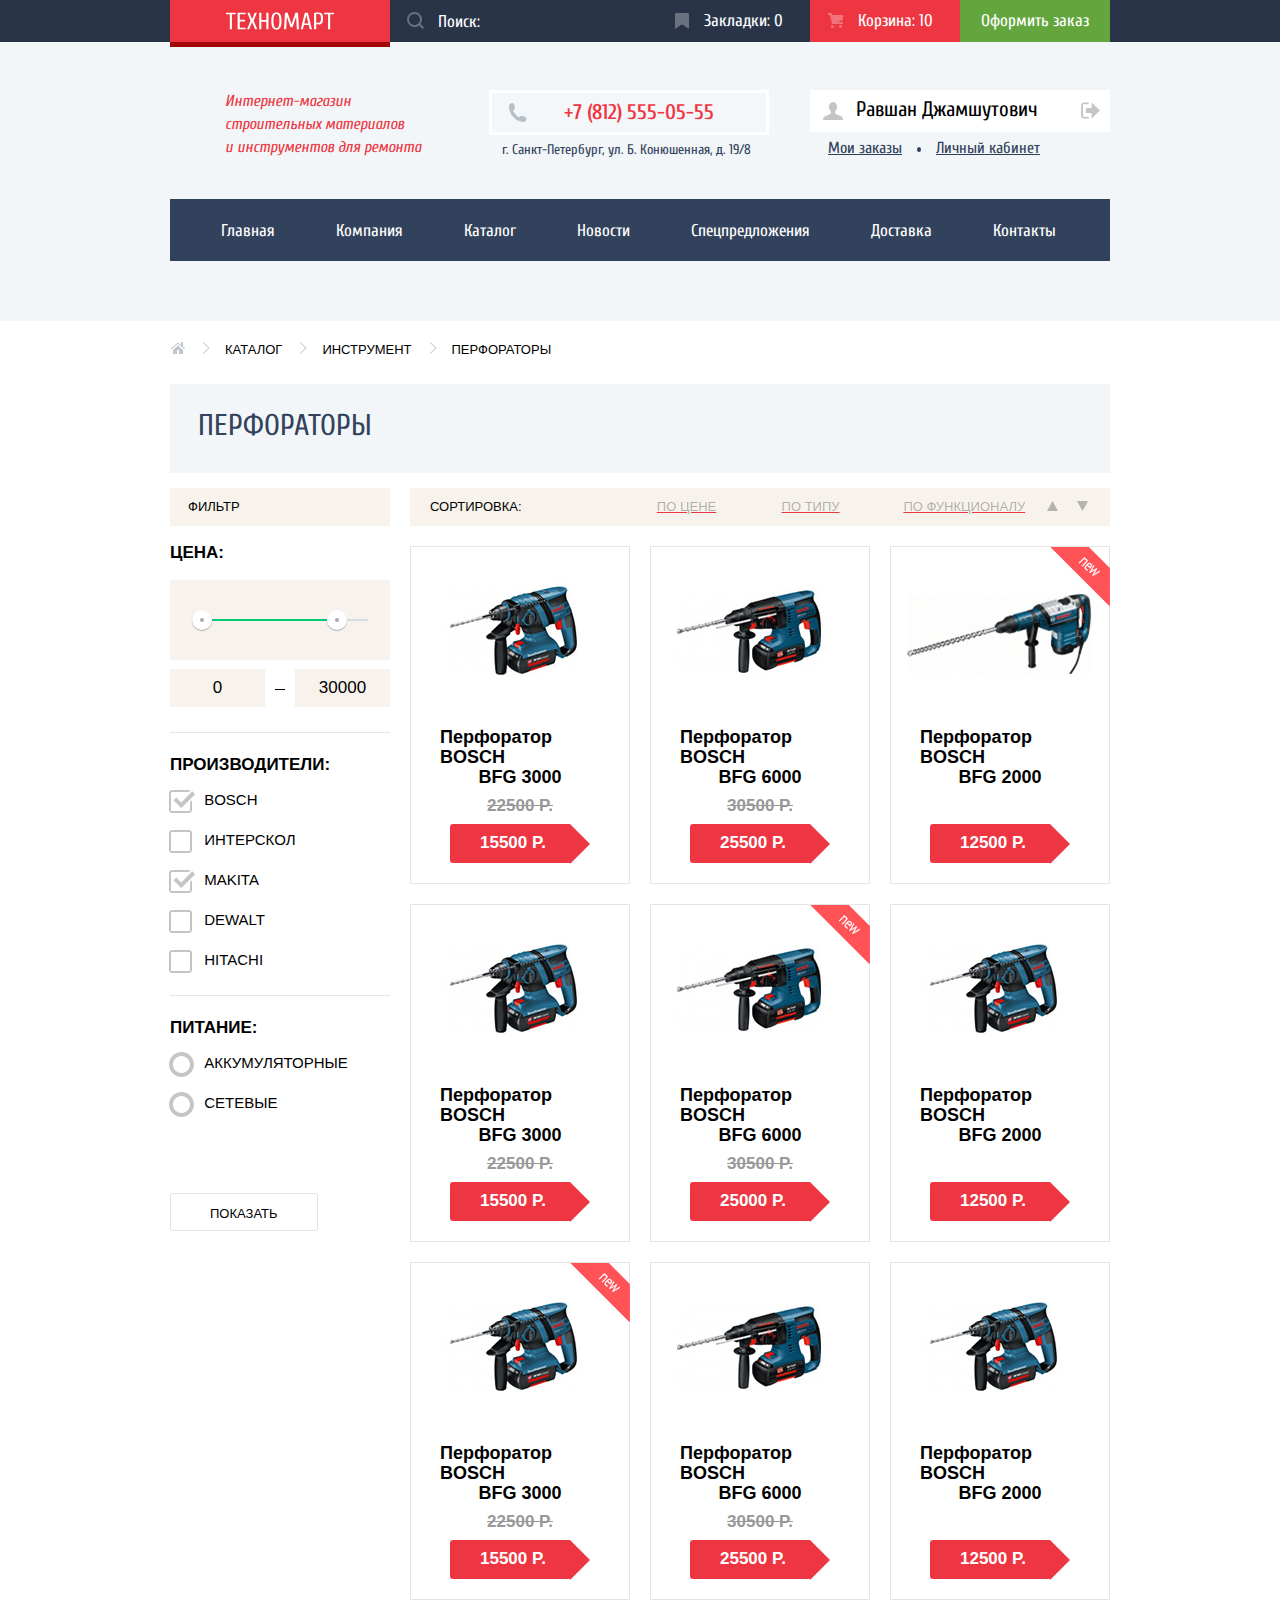
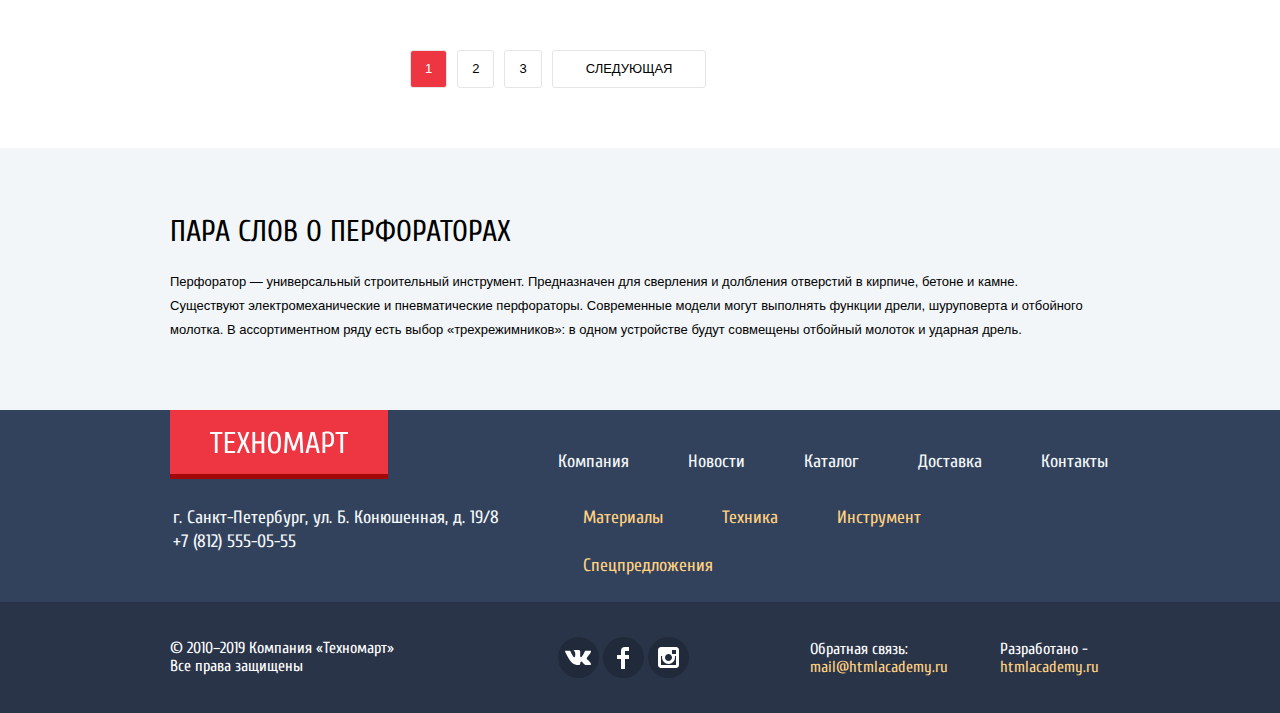
==== commit a733b97d: "Оживил форму отправки и карту на главной странице." ====
--- a/catalog.html
+++ b/catalog.html
@@ -389,5 +389,6 @@
        <svg enable-background="new 0 0 21 21" height="21" viewBox="0 0 21 21" width="21" xmlns="http://www.w3.org/2000/svg"><path d="m13.273 10.5 7.422-7.422c.389-.389.389-1.025 0-1.414l-1.359-1.359c-.389-.389-1.025-.389-1.414 0l-7.422 7.422-7.422-7.422c-.389-.389-1.025-.389-1.414 0l-1.359 1.359c-.389.389-.389 1.025 0 1.414l7.422 7.422-7.421 7.422c-.389.389-.389 1.025 0 1.414l1.359 1.359c.389.389 1.025.389 1.414 0l7.422-7.422 7.422 7.422c.389.389 1.025.389 1.414 0l1.359-1.359c.389-.389.389-1.025 0-1.414z" fill="#ee3643"/></svg>
         <span class="hidden">Закрыть</span></button>
   </section>
+  <script src="js/main.js"></script>
   </body>
 </html>--- a/css/main.css
+++ b/css/main.css
@@ -849,6 +849,10 @@
     
     background-color: rgba(0, 0, 0, .1);
     border-radius: 3px;
+}
+.slider-wrapper img {
+    width:620px;
+    height: 266px;
 }
 .sliders-button:hover,
 .sliders-button:focus {
@@ -1981,14 +1985,18 @@
     display: flex;
     flex-direction: row;
     flex-wrap: wrap;
-    justify-content: space-between;
-    width: 547px;
+    justify-content: flex-start;
+    width: 610px;
   
-    margin-left: auto;
+    margin-left: 170px;
+    margin-right: -60px;
     margin-top: 40px;
     margin-bottom: 30px;
     
     list-style: none;
+}
+.bottom-nav li {
+    margin-right: 59px;
 }
 .bottom-nav a {
 color: #f3f7f9;
@@ -1998,15 +2006,24 @@
 .material-nav {
     margin: 0;
     padding: 0;
+    
     display:flex;
     flex-direction: row;
-    justify-content: space-between;
-    width:525px;
-    margin-left: auto;
+    flex-wrap: wrap;
+    justify-content: flex-start;
+    width:585px;
+    
+
+    margin-left: 70px;
+    margin-right: -59px;
     order: 3;
     
     list-style: none;
 }
+.material-nav li {
+    margin-right: 59px;
+}
+
 .footer-bottom-part .wrapper {
     display: flex;
     flex-direction: row;
@@ -2158,42 +2175,49 @@
 list-style: none;
 }
 .form-item {
-   
-    min-width:220px;
+    width:220px;
     margin-bottom: 25px;
 }
 
 .form-item input {
+    font:inherit;
+    font-size: 13px;
+    line-height: 18px;
+    
     height: 38px;
     width: 100%;
     box-sizing: border-box;
-}
+    padding-left: 17px;
+}
+
 .form-item input::placeholder {
     font:inherit;
     font-size: 13px;
     line-height: 18px;
-    padding-left: 15px;
+    
+    color:#a9a9a9;
+}
+
+.form-item input::-moz-placeholder,
+.form-item textarea::-moz-placeholder {
+    font:inherit;
+    font-size: 13px;
+    line-height: 18px;
+   
+    color:#a9a9a9;
+    opacity: 1;
+}
+.form-item input:-ms-input-placeholder { 
+    font:inherit;
+    font-size: 13px;
+    line-height: 18px;
     color:#a9a9a9;
 }
 .form-item input::-webkit-input-placeholder {
     font:inherit;
     font-size: 13px;
     line-height: 18px;
-    padding-left: 15px;
-    color:#a9a9a9;
-}
-.form-item input::-moz-placeholder {
-    font:inherit;
-    font-size: 13px;
-    line-height: 18px;
-   padding-left: 15px;
-    color:#a9a9a9;
-}
-.form-item input:-ms-input-placeholder { 
-    font:inherit;
-    font-size: 13px;
-    line-height: 18px;
-    padding-left: 15px;
+
     color:#a9a9a9;
 }
 .form-item label,
@@ -2259,6 +2283,21 @@
     right:9px;
     border: 0;
     background-color: transparent;
+    z-index: 3;
+}
+.pop-up-map p {
+    margin: 0;
+    position: absolute;
+    top:0;
+    left:0;
+    z-index: 1;
+}
+.pop-up-map iframe {
+    position: relative;
+    top:0;
+    left:0;
+    
+    z-index: 2;
 }
 .pop-up-map {
     top:200px;
@@ -2277,12 +2316,13 @@
     z-index: 10;
 }
 .pop-up-map .close-pop-up {
-
+    cursor: pointer;
     position: absolute;
     top:9px;
     right:9px;
     border: 0;
     background-color: transparent;
+    z-index: 3;
     
 }
 .shopping {
@@ -2389,7 +2429,65 @@
     overflow: hidden;
     
 }
-
+.modal-map p {
+  position: absolute;
+  top: 0;
+  left: 0;
+  z-index: 1;    
+  margin: 0;
+}
+.modal-map iframe {
+  position: relative;
+  z-index: 2;
+
+  border: none;
+}
+@keyframes bounce {
+  0% {
+    transform: translateY(-2000px);
+  }
+
+  70% {
+    transform: translateY(30px);
+  }
+
+  90% {
+    transform: translateY(-10px);
+  }
+
+  100% {
+    transform: translateY(0);
+  }
+}
+@keyframes shake {
+  0%,
+  100% {
+    transform: translateX(0);
+  }
+
+  10%,
+  30%,
+  50%,
+  70%,
+  90% {
+    transform: translateX(-10px);
+  }
+
+  20%,
+  40%,
+  60%,
+  80% {
+    transform: translateX(10px);
+  }
+}
+.modal-show {
+  display: block;
+  
+ animation: bounce 0.6s;
+}
+.modal-error {
+  animation: shake 0.6s;
+}
 /*POP-UP SECTION ENDING*/
 
 
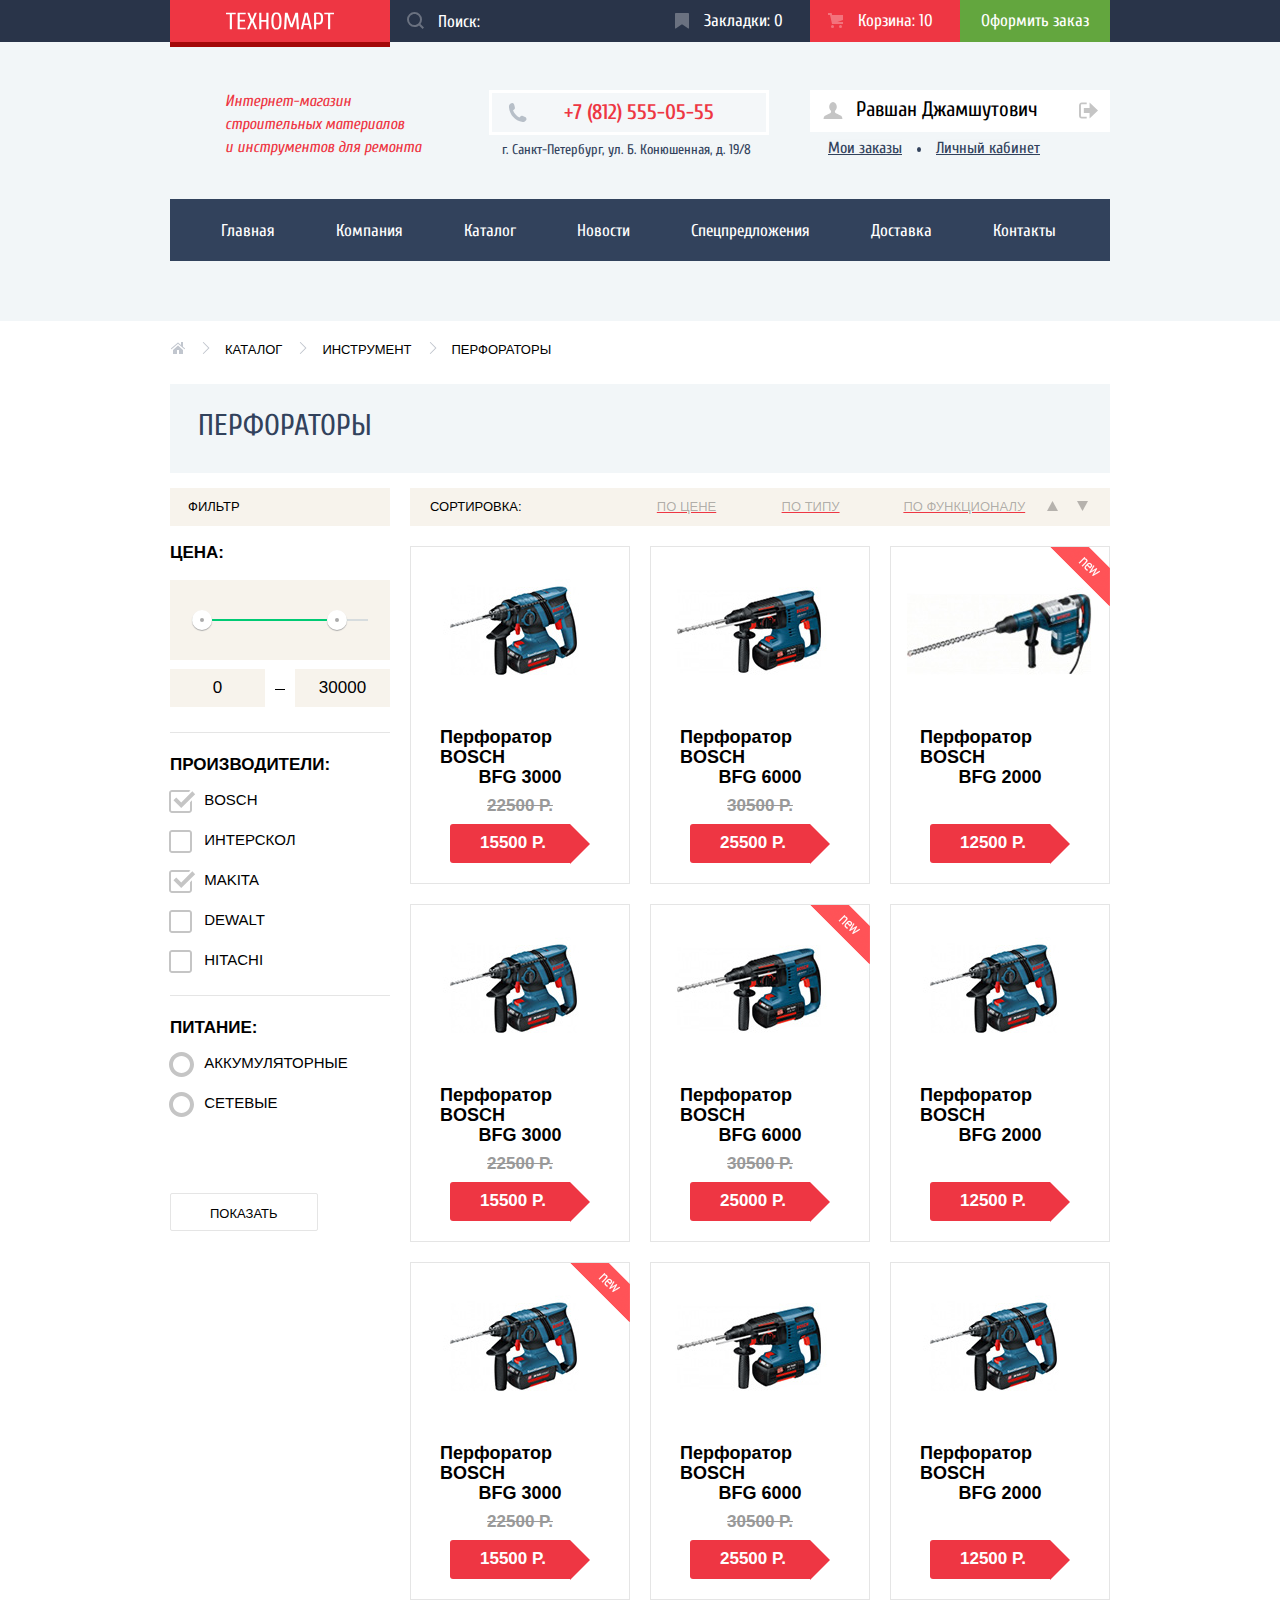
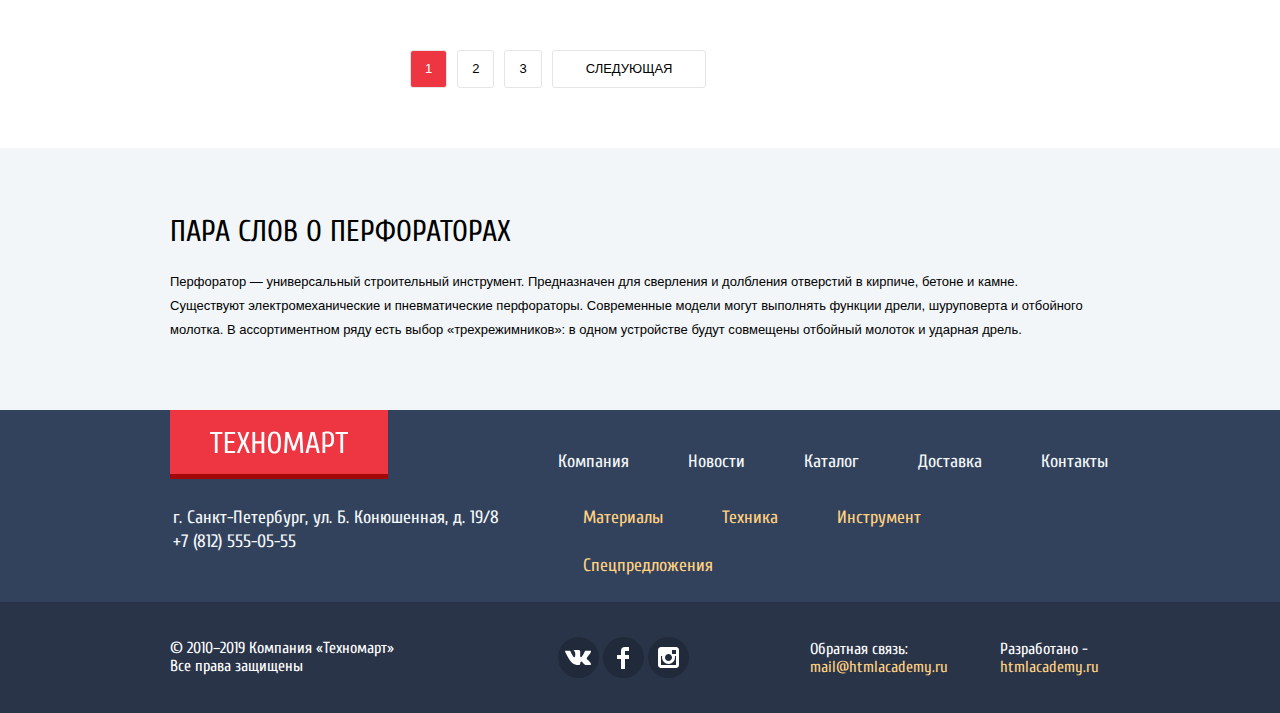
==== commit 09ffc90e: "Дополнительное задание: 'Оживление интерактивных элементов'." ====
--- a/catalog.html
+++ b/catalog.html
@@ -19,8 +19,8 @@
    width="108" height="18"></a>
    <div class="tools-bar">
     <div class="search">
-    <form action="#" method="post">
-        <svg xmlns="http://www.w3.org/2000/svg" width="17" height="17" viewBox="0 0 17 17"><path fill="#ffffff" d="M17 15.586l-3.542-3.542A7.465 7.465 0 0 0 15 7.5 7.5 7.5 0 1 0 7.5 15c1.71 0 3.282-.579 4.544-1.542L15.586 17 17 15.586zM2 7.5C2 4.467 4.467 2 7.5 2 10.532 2 13 4.467 13 7.5c0 3.032-2.468 5.5-5.5 5.5A5.506 5.506 0 0 1 2 7.5z"/></svg>
+    <form  action="#" method="post">
+        <svg  xmlns="http://www.w3.org/2000/svg" width="17" height="17" viewBox="0 0 17 17"><path fill="#ffffff" d="M17 15.586l-3.542-3.542A7.465 7.465 0 0 0 15 7.5 7.5 7.5 0 1 0 7.5 15c1.71 0 3.282-.579 4.544-1.542L15.586 17 17 15.586zM2 7.5C2 4.467 4.467 2 7.5 2 10.532 2 13 4.467 13 7.5c0 3.032-2.468 5.5-5.5 5.5A5.506 5.506 0 0 1 2 7.5z"/></svg>
     <label class="hidden" for="search">Поиск</label>
     <input type="search" name="search" id="search" placeholder="Поиск:">
      
@@ -43,12 +43,13 @@
       <a href="tel:+7(812)555-05-55" class="phone">+7 (812) 555-05-55<br></a>
       <address>г. Санкт-Петербург, ул. Б. Конюшенная, д. 19/8</address></div>
       <div class="data">
-     <a href="#"><span class="current-user">
+   <span class="current-user">  <a class="current-user-login" href="#">
         <svg xmlns="http://www.w3.org/2000/svg" width="20" height="18" viewBox="0 0 20 18"><path fill="#c5c5c5" d="M17.881 14.166c-2.144-.735-4.256-1.666-5.207-2.39-.657-.501-.77-1.618-.517-2.415 1.118-.903 1.864-2.477 1.864-4.278C14.021 2.276 12.221 0 10 0S5.979 2.276 5.979 5.083c0 1.801.746 3.374 1.863 4.277.253.798.141 1.915-.517 2.416-.95.724-3.063 1.654-5.207 2.39S0 18 0 18h20s.025-3.099-2.119-3.834z"/></svg>
         Равшан Джамшутович 
-         <svg xmlns="http://www.w3.org/2000/svg" width="21" height="17" viewBox="0 0 21 17"><g fill="#c5c5c5"><path fill="#c5c5c5" d="M21 8.5L12.125 0v6h-6v5h6v6z"/><path fill="#c5c5c5" d="M3.106 13.952V3.048c.018-.376.171-1.057 1.01-1.057h5.027V0H4.116C1.938 0 1.112 1.81 1.087 3.027v10.946C1.112 15.189 1.938 17 4.116 17h5.027v-1.99H4.116c-.839 0-.992-.683-1.01-1.058z"/></g></svg>
-         </span></a>
-          <ul class="current-user-data">
+        </a>
+	   <a class="user-entrance" href="#"> <svg xmlns="http://www.w3.org/2000/svg" width="21" height="17" viewBox="0 0 21 17"><g fill="#c5c5c5"><path fill="#c5c5c5" d="M21 8.5L12.125 0v6h-6v5h6v6z"/><path fill="#c5c5c5" d="M3.106 13.952V3.048c.018-.376.171-1.057 1.01-1.057h5.027V0H4.116C1.938 0 1.112 1.81 1.087 3.027v10.946C1.112 15.189 1.938 17 4.116 17h5.027v-1.99H4.116c-.839 0-.992-.683-1.01-1.058z"/></g></svg></a>
+		  </span>
+            <ul class="current-user-data"> 
         <li><a href="#">Мои заказы</a></li>
         <li><a href="#">Личный кабинет</a></li>
       </ul>
@@ -389,6 +390,6 @@
        <svg enable-background="new 0 0 21 21" height="21" viewBox="0 0 21 21" width="21" xmlns="http://www.w3.org/2000/svg"><path d="m13.273 10.5 7.422-7.422c.389-.389.389-1.025 0-1.414l-1.359-1.359c-.389-.389-1.025-.389-1.414 0l-7.422 7.422-7.422-7.422c-.389-.389-1.025-.389-1.414 0l-1.359 1.359c-.389.389-.389 1.025 0 1.414l7.422 7.422-7.421 7.422c-.389.389-.389 1.025 0 1.414l1.359 1.359c.389.389 1.025.389 1.414 0l7.422-7.422 7.422 7.422c.389.389 1.025.389 1.414 0l1.359-1.359c.389-.389.389-1.025 0-1.414z" fill="#ee3643"/></svg>
         <span class="hidden">Закрыть</span></button>
   </section>
-  <script src="js/main.js"></script>
+  <script src="js/inner.js"></script>
   </body>
 </html>--- a/css/main.css
+++ b/css/main.css
@@ -522,6 +522,15 @@
 
 .current-user-data a:active {
  color:rgba(50, 66, 92, .3);    
+}
+.current-user-login {
+	font: inherit;
+	color:#000000;
+}
+.user-entrance {
+	position: absolute;
+	right: 45px;
+	top:0px;
 }
 .current-user:active {
     color:rgba(0, 0, 0, .3);
@@ -2202,7 +2211,7 @@
 .form-item textarea::-moz-placeholder {
     font:inherit;
     font-size: 13px;
-    line-height: 18px;
+    line-height: 38px;
    
     color:#a9a9a9;
     opacity: 1;
@@ -2296,7 +2305,7 @@
     position: relative;
     top:0;
     left:0;
-    
+    border: 1px;
     z-index: 2;
 }
 .pop-up-map {
@@ -2327,9 +2336,9 @@
 }
 .shopping {
     display: none;
-    
     top:400px;
     left:650px;
+	
     width: 620px;
     height: 282px;
     margin: 0 auto;
@@ -2516,4 +2525,3 @@
 
 
 
-
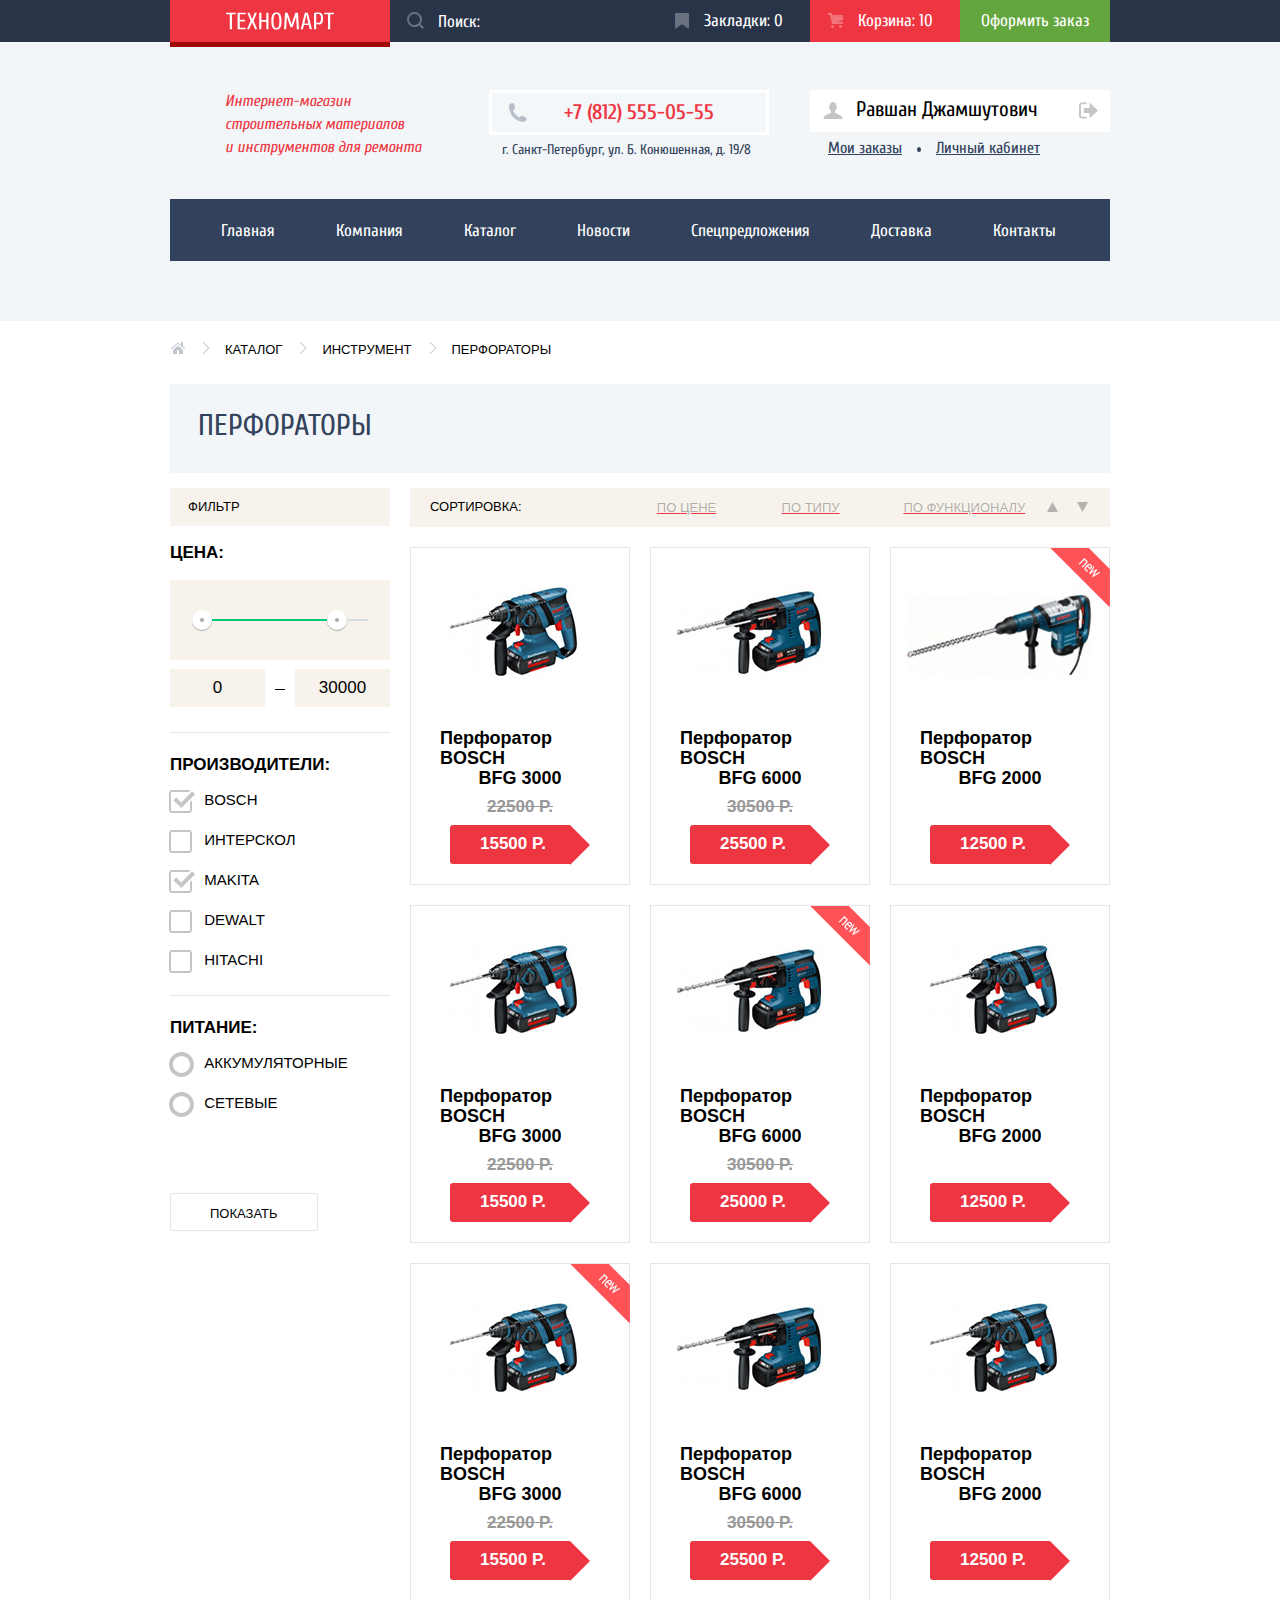
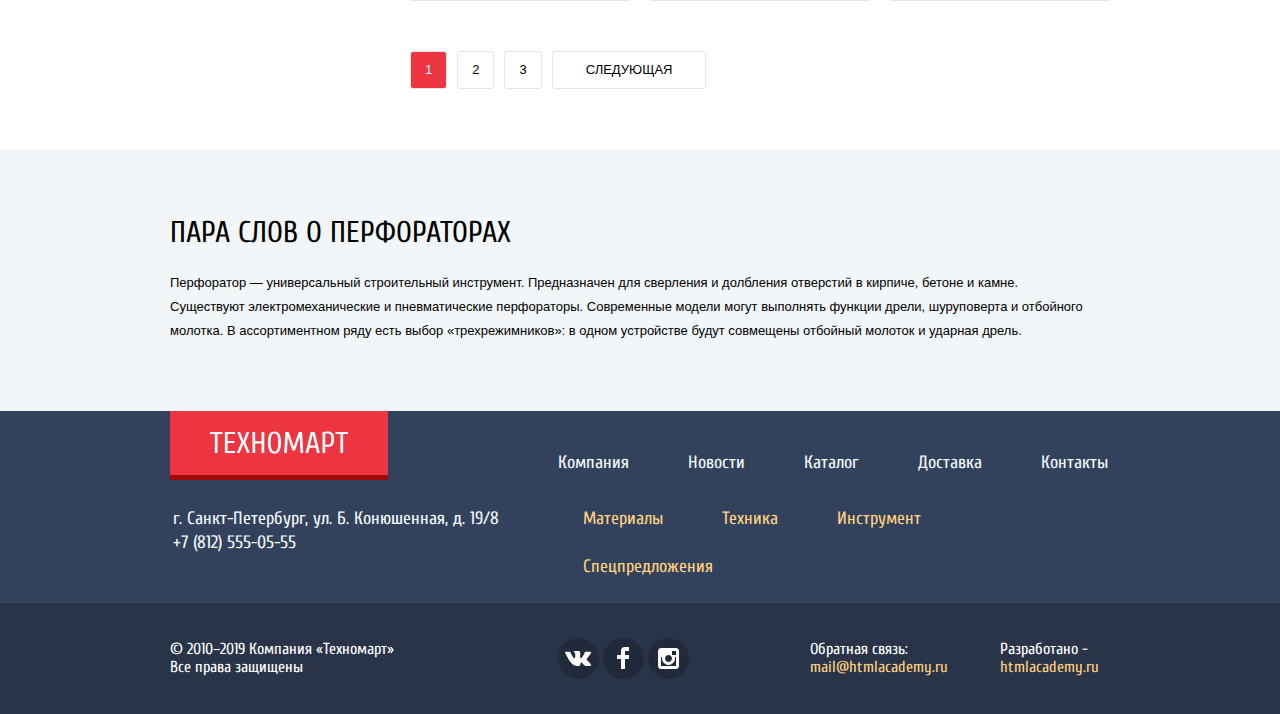
==== commit df02df97: "Готовый вариант." ====
--- a/catalog.html
+++ b/catalog.html
@@ -7,7 +7,7 @@
    <link href="https://fonts.googleapis.com/css?family=Cuprum:400,400i&display=swap&subset=cyrillic" rel="stylesheet">
     <link href='https://fonts.googleapis.com/css?family=Cuprum:400,700&subset=cyrillic-ext,cyrillic' rel='stylesheet' type='text/css'>
     <link rel="stylesheet" href="css/normalize.css">
-    <link rel="stylesheet" href="css/main.css">
+    <link rel="stylesheet" href="css/minimain.css">
     <title>HTML Academy: Техномарт</title>
   </head>
   <body>
@@ -390,6 +390,6 @@
        <svg enable-background="new 0 0 21 21" height="21" viewBox="0 0 21 21" width="21" xmlns="http://www.w3.org/2000/svg"><path d="m13.273 10.5 7.422-7.422c.389-.389.389-1.025 0-1.414l-1.359-1.359c-.389-.389-1.025-.389-1.414 0l-7.422 7.422-7.422-7.422c-.389-.389-1.025-.389-1.414 0l-1.359 1.359c-.389.389-.389 1.025 0 1.414l7.422 7.422-7.421 7.422c-.389.389-.389 1.025 0 1.414l1.359 1.359c.389.389 1.025.389 1.414 0l7.422-7.422 7.422 7.422c.389.389 1.025.389 1.414 0l1.359-1.359c.389-.389.389-1.025 0-1.414z" fill="#ee3643"/></svg>
         <span class="hidden">Закрыть</span></button>
   </section>
-  <script src="js/inner.js"></script>
+  <script src="js/miniinner.js"></script>
   </body>
 </html>--- a/css/minimain.css
+++ b/css/minimain.css
@@ -0,0 +1,7 @@
+body{padding:0;margin:0;font-family:"Cuprum",Arial,sans-serif;color:#000;background-color:#fff}.wrapper{width:940px;padding:0 10px;margin:0 auto;font:inherit;background-color:transparent}a{text-decoration:none}.top-header{font:inherit;font-size:17px;line-height:18px;background-color:#293449}.main-header{margin:0}.top-header .wrapper{position:relative;display:flex;flex-direction:row}.main-header-logo,.main-header-logo:active{display:flex;justify-content:space-around;align-items:center;max-height:42px;width:220px;color:#fff;box-shadow:0 5px rgba(0,0,0,.24),0 5px #d70b0c;background-color:#ee3643}.main-header-logo:hover,.main-header-logo:focus{background:linear-gradient(100deg,#d70b0c,#e9292a)}.tools-bar{display:flex;flex-direction:row;width:720px}.search{position:relative;width:270px;display:flex;flex-direction:column;flex-wrap:wrap}.search form{height:42px}.search svg{position:absolute;content:"";width:17px;height:17px;top:12px;left:17px;opacity:.3}.search:hover svg{opacity:1}.top-header a,.search input::-webkit-input-placeholder{color:#fff}.search input::-moz-placeholder{color:#fff;opacity:1}.search input:-ms-input-placeholder{color:#fff;opacity:1}.search:focus-within svg path{fill:#ee3643}.search:focus-within svg{opacity:1}.search input[type="search"]{color:#fff;width:100%;box-sizing:border-box;height:42px;padding-left:48px;border:none;background-color:#293449}.search input:focus,.search input:active{color:#000;background-color:#fff}.user-basket:hover,.user-basket:focus,.flags:hover,.flags:focus,.search input:hover{color:#fff;background-color:#212a3a}.flags:active,.user-basket:active{color:rgba(255,255,255,0.6);background-color:#161d29}.get-order{width:150px;height:42px;display:flex;justify-content:space-around;align-items:center;color:#fff;background-color:#63a63e}.get-order:hover,.get-order:focus{background-color:#5fbb2d}.get-order:active{color:rgba(255,255,255,0.6);background-color:#518534}.bottom-header{font:inherit;background-color:#f2f6f8}.user-option{display:flex;flex-direction:row;flex-wrap:wrap;justify-content:flex-start;flex-shrink:0;width:450px}.flags{display:block;min-width:106px;padding:12px 0;padding-left:44px;padding-right:auto;padding-bottom:auto;color:#fff}.user-basket{display:block;min-width:102px;padding:12px 0;padding-left:48px;padding-right:auto;padding-bottom:auto;color:#fff}.full{background-color:#ee3643}.full:hover,.full:focus{background:linear-gradient(100deg,#d70b0c,#e9292a)}.flags,.user-basket{position:relative}.flags::before{position:absolute;content:"";width:14px;height:16px;top:13px;left:15px;background-image:url(../img/icon-bookmark.svg);background-position:0 0;background-repeat:no-repeat;opacity:.3}.user-basket::before{position:absolute;content:"";width:15px;height:15px;top:13px;left:18px;background-image:url(../img/icon-cart.svg);background-repeat:no-repeat;background-position:0 0;opacity:.3}.flags:focus::before,.flags:hover::before,.user-basket:hover::before,.user-basket:focus::before{opacity:1}.flags:active::before,.user-basket:active::before{opacity:.5}.bottom-header .wrapper{display:flex;flex-wrap:wrap;justify-content:space-between}.bottom-header .wrapper div{margin-top:48px;margin-bottom:35px}.main-title{width:200px;margin-left:55px;margin-right:63px}.main-title h1{margin:0;padding:0;font-size:16px;line-height:23px;font-family:"Cuprum",Arial,sans-serif;font-weight:400;font-style:italic;color:#ee3643;background-color:#f2f6f8}.adress{width:280px;margin-right:41px;display:flex;flex-direction:column}.phone{width:280px;font-size:21px;line-height:21px;text-align:center;font-weight:600;color:#ee3643;box-sizing:border-box;position:relative;background-color:#f4f7f9;border:3px solid #fff;padding:9px 31px 9px 51px}.phone::before{position:absolute;content:"";width:19px;height:19px;top:10px;left:16px;background-image:url(../img/icon-phone.svg);background-repeat:no-repeat;background-position:0 0}.main-header address{display:block;margin-left:13px;padding-top:3px;font-size:14px;font-style:normal;line-height:24px;color:#32425c}.data{width:300px;display:flex;flex-direction:column;flex-wrap:wrap}.user-data{margin:0;padding:0;display:flex;flex-direction:row;flex-wrap:wrap;justify-content:space-between;list-style:none}.user-data a{font-size:21px;line-height:21px;color:#000;background-color:#fff}.user-data a:active{color:rgba(0,0,0,0.3)}.user-data a:hover,.user-data a:focus{color:#ee3643}.entrance a{position:relative;display:block;padding:11px 20px 16px 51px;margin-left:15px}.entrance a svg{position:absolute;content:"";width:20px;height:17px;top:12px;left:17px}.entrance a:hover path,.entrance a:focus path{fill:#32425c}.entrance a:active,.checkin a:active{color:#000;opacity:.3}.checkin a{display:block;padding:11px 24px 16px}.main-navigation{width:100%;margin-bottom:60px;font-size:17px;line-height:17px;color:#fff;background-color:#32425c}.main-navigation ul{margin:0;padding:0;padding:0 23px;padding-right:20px;display:flex;flex-direction:row;flex-wrap:wrap;justify-content:flex-start;list-style:none}.main-navigation a{display:block;padding:23px 29px 22px 28px;margin-right:4px;color:#fff;background-color:#32425c}.main-navigation a:active{color:rgba(255,255,255,0.5);background-color:#293449}.main-navigation a:hover,.main-navigation a:focus{background-color:#293449}
+.current-user{display:flex;padding:9px 68px 12px 46px;position:relative;font-size:21px;line-height:21px;color:#000;background-color:#fff}.current-user svg:first-child{position:absolute;content:"";width:20px;height:18px;top:12px;left:13px}.current-user svg:last-child{position:absolute;content:"";width:20px;height:17px;top:12px;right:10px}.current-user-data{margin:0;padding:0;display:flex;flex-direction:row;flex-wrap:wrap;list-style:none}.current-user-data li:nth-child(even){position:relative;margin-left:-2px}.current-user-data li:nth-child(even)::before{position:absolute;content:"";width:4px;height:5px;top:15px;left:-1px;background-color:#32425c;border-radius:50%}.current-user-data a{display:block;margin:7px 18px;font-size:16px;line-height:18px;text-decoration:underline;color:#32425c;background-color:#f1f5f7}.current-user:focus svg path,.current-user:hover svg path{fill:#32425c}.current-user:active svg path{fill:#000}.current-user:active svg{opacity:.3}.current-user-data a:hover,.current-user-data a:focus{color:#ee3643}.current-user-data a:active{color:rgba(50,66,92,.3)}.current-user-login{font:inherit;color:#000}.user-entrance{position:absolute;right:45px;top:0}.current-user:active{color:rgba(0,0,0,.3)}
+.main-container{margin-top:42px}.container-wrapeer{width:1200px;margin:0 auto;display:flex;flex-direction:column}.title-wrapper{font:inherit;display:flex;width:auto;flex-direction:row;flex-wrap:wrap;justify-content:space-between;align-items:center;padding:29px 25px 25px 30px;margin-bottom:20px;background-color:#f9f5f0}.title-wrapper .button{width:253px;padding:10px 0;border-radius:3px}.service{display:flex;flex-direction:row;align-items:flex-start;flex-wrap:wrap;margin-bottom:50px;margin-right:-20px}.service-item{width:300px;min-height:123px;margin-right:20px;margin-top:20px}.service h3{margin:0;margin-left:22px;margin-top:20px;margin-bottom:12px;font-family:"Cuprum",Arial,sans-serif;font-size:24px;line-height:30px;font-weight:600;color:#fff}.right-column{margin:0;display:flex;flex-direction:column;justify-content:flex-start}.materials{position:relative;background-color:#ffbf47}.materials::after{content:"";position:absolute;width:44px;height:65px;top:22%;left:212px;background-image:url(../img/icon-materials.svg);background-repeat:no-repeat;background-position:0 0}.tools{position:relative;background-color:#3bbce3}.tools::after{content:"";position:absolute;width:75px;height:61px;top:24%;left:200px;background-image:url(../img/icon-tools.svg);background-repeat:no-repeat;background-position:0 0;z-index:1}.service .equipment{position:relative;background-color:#dc91d8}.service .equipment::after{content:"";position:absolute;width:78px;height:62px;top:22%;left:195px;background-image:url(../img/icon-equipment.svg);background-repeat:no-repeat;background-position:0 0}.service .discount{position:relative;margin-right:0;background-color:#8ed78f}.service .discount::after{content:"";position:absolute;width:59px;height:72px;top:22%;left:200px;background-image:url(../img/icon-discount.svg);background-repeat:no-repeat;background-position:0 0}.delivery{position:relative}.delivery::after{content:"";position:absolute;width:78px;height:63px;top:22%;left:195px;background-image:url(../img/icon-delivery.svg);background-repeat:no-repeat;background-position:0 0}.materials h3{background-color:#ffbf47}.tools h3{background-color:#3bbce3}.equipment h3{background-color:#dc91d8}.discount h3{background-color:#8ed78f}.delivery h3{background-color:#ffc047}.slider{position:relative}.sliders-item .slider-wrapper{position:relative;width:570px;height:219px;padding:22px 25px 25px}.slider-wrapper img{position:absolute;top:0;left:0;width:620px;height:266px}.slider .sliders-item{margin-top:0;position:absolute;width:auto}.slider-wrapper .slider-header{position:relative;margin:0;font-size:36px;line-height:36px}.slider-description{position:relative;display:block}.left-arrow{cursor:pointer;position:relative;border:0;padding:0;margin:0;margin-top:32px}.right-arrow{cursor:pointer;position:relative;padding:0;margin:0;border:0;margin-top:32px;margin-left:550px}.current-slider{z-index:2}.slider .button{position:relative;display:block;width:195px;z-index:5;padding:10px 0;margin-top:87px;border-radius:3px}.dots{position:absolute;width:40px;bottom:30px;left:295px}.dots span{visibility:hidden}.dot{vertical-align:top;display:inline-block;cursor:pointer;width:10px;height:10px;background-color:#fff;margin-right:7px;border-radius:50%}.active{width:6px;height:6px;background-color:#ee3643;border-radius:50%;border:2px solid #fff}.left-arrow::before{position:absolute;cursor:pointer;content:"";width:22px;height:40px;z-index:5;background-image:url(../img/icon-left.svg);background-repeat:no-repeat;background-position:0 0}.right-arrow::before{position:absolute;cursor:pointer;content:"";width:22px;height:40px;z-index:5;background-image:url(../img/icon-right.svg);background-repeat:no-repeat;background-position:0 0}.service .slider{width:620px;height:266px;margin-right:20px}.service .delivery{margin-right:0;margin-left:auto;background-color:#ffc047}
+.sliders-button{display:block;width:135px;padding:10px 0;margin-left:25px;font-size:14px;line-height:18px;text-align:center;text-transform:uppercase;color:#fff;background-color:rgba(0,0,0,.1);border-radius:3px}.slider-wrapper img{width:620px;height:266px}.sliders-button:hover,.sliders-button:focus{background-color:rgba(0,0,0,.2)}.sliders-button:active{background-color:rgba(0,0,0,.3)}.sliders-list{margin:0;padding:0;list-style:none}.slider-header{font-size:36px;line-height:36px;text-transform:uppercase;color:#fff}.slider-description{font-size:18px;line-height:24px;color:#fff}.popular{font-family:"Cuprum",Arial,sans-serif}.popular h2{margin:0;padding:0;font-size:30px;line-height:30px;font-weight:400;text-transform:uppercase;color:#32425c;background-color:#f9f5f0}.popular .popular-list{font-family:"PT Sans",Arail,sans-serif;font-size:17px;line-height:18px}.popular-list{display:flex;flex-direction:row;flex-wrap:wrap;justify-content:flex-start;margin:0;padding:0;list-style:none}.popular-list .catalog-item:nth-child(4n){margin-right:0}.brands-block h2{margin:0;padding:0;font-size:30px;line-height:30px;font-weight:400;text-transform:uppercase;color:#32425c;background-color:#f9f5f0}.brands-block .title-wrapper{padding-top:26px}.brands{margin:0;padding:0;margin-right:-20px;display:flex;flex-direction:row;flex-wrap:wrap;justify-content:flex-start;list-style:none}.brands-items{display:flex;justify-content:space-around;align-items:center;width:218px;height:145px;margin-right:20px;margin-bottom:20px;border:solid 1px #e5e5e5}.brands-block.wrapper{margin-bottom:65px}.brands-items:hover,.brands-items:focus{box-shadow:0 10px 25px rgba(41,52,73,.5)}.brands-items:active{box-shadow:0 4px 10px rgba(41,52,73,.5);opacity:.6}.services{display:flex;flex-direction:row;font-size:13px;line-height:24px;color:#000;background-color:#f4f7f9}.services h2{margin:0;padding:0;margin-top:60px;margin-bottom:27px;font-size:30px;line-height:30px;font-weight:400;text-transform:uppercase;color:#000;background-color:#f4f7f9}.advice{font-family:"PT Sans",Arial,sans-serif;width:400px;margin-bottom:73px}.slider2{display:flex;flex-direction:row;flex-wrap:wrap}.advantage{position:relative;margin:0;padding:0;margin-bottom:98px;margin-right:80px;display:flex;flex-direction:column;flex-wrap:wrap;list-style:none}.advantage::after{position:absolute;content:"";width:10px;height:279px;top:-40px;left:230px;background-image:url(../img/shadow.png);background-repeat:no-repeat;background-position:0 0}.advantage-items{font-size:36px;line-height:36px;text-transform:uppercase;color:#32425c;background-color:#f4f7f9}.advantage-item{cursor:pointer;width:240px;color:#fff;background-color:#32425c;border-bottom:2px solid #405069}.advantage-item:last-child{border-bottom:none}.advantage-title{margin:0;padding:0;padding:15px 0;padding-left:23px;font-family:inherit;font-size:21px;line-height:30px;color:#fff;background-color:#32425c}.current{margin:0;padding:0;padding:15px 0;padding-left:23px;font-family:inherit;font-size:21px;line-height:30px;color:#32425c;background-color:#fff}.slider-container{position:relative}.advantage-block{position:absolute;width:620px;top:0;left:0;z-index:-1}.advantage-block p{font-family:"PT Sans",Arial,sans-serif;width:380px;margin-bottom:20px}.advantage-items{font-size:36px;line-height:36px;text-transform:uppercase;color:#32425c;background-color:#f4f7f9}.current-item{z-index:1}.delivery-block{position:absolute;content:"";width:466px;height:261px;top:20px;left:150px;background-image:url(../img/delivery-pic.png);background-repeat:no-repeat;background-position:0 0}.guarantee-block{position:absolute;content:"";width:389px;height:283px;top:0;left:235px;background-image:url(../img/guarantee-pic.png);background-repeat:no-repeat;background-position:0 0}.credit-block{position:absolute;content:"";width:465px;height:285px;top:-10px;left:170px;background-image:url(../img/credit-pic.png);background-repeat:no-repeat;background-position:0 0}.advantage-block .button{display:block;width:193px;margin-top:30px;padding:10px 0;border-radius:3px}
+.about-us{width:535px;padding:45px 0 83px}.contacts{width:300px;padding:45px 0 83px}.contacts p{width:190px}.about-us p:first-child{margin:0;padding:0;width:540px}.about-us p:nth-child(odd){margin-top:22px;width:400px}.technomart-info .wrapper{display:flex;flex-direction:row;justify-content:space-between}.contacts img{margin:20px 0;margin-bottom:30px}.contacts .button{display:block;width:300px;padding:10px 0;border-radius:3px}.technomart-info{font-family:"PT Sans",Arail,sans-serif;font-size:13px;line-height:24px;color:#000;background-color:#fff}.technomart-info h3{margin:0;margin-top:30px;margin-bottom:25px;font-family:"Cuprum",Arial,sans-serif;font-size:30px;line-height:30px;font-weight:400;text-transform:uppercase;color:#000;background-color:#fff}.environment{margin:0;padding:0;font-family:"Cuprum",Arial,sans-serif;font-size:18px;line-height:20px;list-style:none}.environment-list{position:relative;margin:22px 0 0 36px}.environment-list::before{position:absolute;content:"";height:2px;width:25px;top:8px;left:-35px;background-color:#ee3643}.environment-list:last-child{margin-bottom:35px}.button{font-family:"Cuprum",Arial,sans-serif;font-size:14px;line-height:18px;color:#fff;text-align:center;text-transform:uppercase;background-color:#ee3643}.about-us .button{display:block;width:220px;padding:10px 0;border-radius:3px}.button:hover,.button:focus{background-color:#ca2c37}.button:active{background-color:#ba2732}.container .wrapper{display:flex;flex-direction:column}.breadcrumbs{padding:0;margin:0;display:flex;flex-direction:row;flex-wrap:wrap;font-family:"PT Sans",Arial,sans-serif;font-size:13px;line-height:18px;color:#000;text-transform:uppercase;list-style:none;background-color:#fff}.breadcrumbs-item a,.current-breadcrumbs a{display:block;padding:20px 10px 25px 0;margin-right:30px;color:#000;background-color:#fff}.breadcrumbs-item a{position:relative}.breadcrumbs-item a::after{position:absolute;content:"";width:8px;height:12px;top:34%;right:-15px;background-image:url(../img/icon-right-small.svg);background-repeat:no-repeat;background-position:0 0}.container{margin:0;font-family:"PT Sans",Arial,sans-serif;text-transform:uppercase;color:#000;background-color:#fff}.container h2{margin:0;padding:27px 0 32px 28px;font-family:"Cuprum",Arial,sans-serif;font-size:30px;line-height:30px;font-weight:400;color:#32425c;background-color:#f2f6f8}.catalog-column{margin-top:15px;display:flex;flex-direction:row;justify-content:space-between}.filters{width:220px;font-family:"PT sans",Arial,sans-serif}.filters h3{margin:0;padding:0;font:inherit;padding:10px 0 10px 18px;font-size:13px;line-height:18px;font-weight:400;color:#000;background-color:#f7f3ec}
+.range{font-family:"PT sans",Arial,sans-serif;min-height:130px;display:flex;flex-direction:row;flex-wrap:wrap;justify-content:space-between;margin-bottom:17px;border-bottom:1px solid #e5e5e5}.range-block{margin-top:12px;width:100%;min-height:80px;display:flex;flex-direction:column;justify-content:center;align-items:center;background-color:#f7f3ec}.range-outside{width:80%;height:2px;position:relative;background-color:#d7dcde}.range-inside{width:155px;height:100%;position:absolute;background-color:#00ca74}.leftThumb{position:absolute;top:-9px}.rightThumb{position:absolute;top:-9px;right:0}.leftValue,.rightValue{margin-top:9px;margin-bottom:25px;position:relative;display:flex;justify-content:center;align-items:center;font-size:17px;line-height:18px;width:95px;height:38px;color:#000;background-color:#f7f3ec}.leftThumb,.rightThumb{cursor:pointer;background-color:#ababab;width:4px;height:4px;border:8px solid #fff;border-radius:50%;box-shadow:0 1px 1px #ababab}.rightValue::before{position:absolute;content:"";width:10px;height:1px;left:-20px;top:20px;background-color:#000}.range-filter h4{margin:0;padding:0;margin-top:12px;font:inherit;font-size:17px;line-height:30px;font-weight:700;text-transform:uppercase;background-color:#fff}.range-filter input:disabled + label{color:rgba(0,0,0,.4)}.producer{border-bottom:1px solid #e5e5e5}.producer,.buttery{margin:0;padding:0;margin-bottom:17px;display:flex;flex-direction:column;flex-wrap:wrap;font:inherit;font-size:15px;line-height:20px;list-style:none}.producer li,.buttery li{display:block;padding:10px 0}.producer li:last-child{padding-bottom:25px}.producer input,.buttery input{visibility:hidden;margin-right:17px}.producer input[type="checkbox"] + label,.buttery input[type="radio"] + label{cursor:pointer;position:relative}.producer input[type="checkbox"]:checked + label::before{position:absolute;content:"";width:27px;height:23px;left:-35px;background-image:url(../img/checkbox-on.svg);background-repeat:no-repeat;background-position:0 0}.producer input[type="checkbox"] + label::before{position:absolute;content:"";width:27px;height:23px;left:-35px;background-image:url(../img/checkbox-off.svg);background-repeat:no-repeat;background-position:0 0}.buttery input[type="radio"]:checked + label::before{position:absolute;content:"";width:25px;height:25px;top:-2px;left:-35px;background-image:url(../img/radio-on.svg);background-repeat:no-repeat;background-position:0 0}.buttery input[type="radio"] + label::before{position:absolute;content:"";width:25px;height:25px;top:-2px;left:-35px;background-image:url(../img/radio-off.svg);background-repeat:no-repeat;background-position:0 0}.buttery{margin-bottom:70px}.range-filter .button{cursor:pointer;margin:0;margin-bottom:60px;display:block;padding:11px 39px 7px;font:inherit;font-size:13px;line-height:18px;color:#000;background-color:#fff;border:solid 1px #e5e5e5;border-radius:2px}.sort{width:100%;font-size:13px;line-height:18px;text-transform:uppercase;color:#000;margin-bottom:20px;background-color:#f7f3ec}.sort-title{width:222px;padding:8px 0;padding-left:18px;text-align:left}.td-control{width:60px}.td-price{width:80px;text-align:left}.td-type{width:140px;text-align:center}.td-func{width:140px;padding-left:20px}.sort tr,td{padding:8px 0}.sort a{display:inline-block;vertical-align:middle;color:rgba(0,0,0,.3);text-decoration:underline;text-decoration-color:#ee3643}.arrow-down{margin-left:15px}.sort a:hover,.sort a:focus{color:#000}.sort a:active{color:#ee3643;text-decoration:none}.arrow-up,.arrow-down{text-decoration:none}.arrow-up svg,.arrow-down svg{opacity:.3}.arrow-up:hover svg,.arrow-up:focus svg,.arrow-down:hover svg,.arrow-down :focus svg{opacity:1}.arrow-up:active svg path,.arrow-down:active svg path{fill:#ee3643}.arrow-up:active svg,.arrow-down:active svg{opacity:1}.arrow-up a:active,.arrow-down a:active{color:#ee3643}.filters{width:220px}.catalog{width:700px;font-family:"PT Sans",Arial,sans-serif}.catalog-list{display:flex;flex-direction:row;flex-wrap:wrap;margin:0;padding:0;list-style:none}.catalog-item h4,.catalog-item h3{margin:0;padding:0;width:160px;display:inline-flex;flex-direction:row;flex-wrap:wrap;justify-content:space-around;margin-top:10px;font-size:18px;line-height:20px;text-transform:none}.catalog-item img{width:218px;height:170px}.catalog-item{position:relative;display:flex;flex-direction:column;flex-wrap:wrap;justify-content:flex-start;align-items:center;width:218px;margin-right:20px;margin-bottom:20px;border:solid 1px #e5e5e5}.catalog-item:hover .cards{display:block;z-index:1}.catalog-list .catalog-item:nth-child(3n){margin-right:0}.last-price,.price{padding:0;margin:0;font-size:17px;line-height:18px}.last-price{min-height:20px;margin-top:10px;margin-bottom:7px;font-weight:700;color:#999;text-decoration:line-through}.catalog-item .price{position:relative;width:80px;padding:10px 30px;padding-bottom:11px;margin-bottom:20px;font-weight:700;color:#fff;background-color:#ee3643;border-radius:3px}.new-goods{position:absolute;width:60px;height:59px;top:0;right:-1px;background-image:url(../img/new-goods.png);background-repeat:no-repeat;background-position:0 0;z-index:2}.catalog-item .price::after{content:"";position:absolute;top:0;right:-20px;width:0;height:0;border:20px solid #fff;border-left-color:#ee3643}.catalog-item:hover,.catalog-item:focus{box-shadow:0 10px 25px rgba(41,52,73,.5)}.cards{display:none;position:absolute;top:0;left:0;width:218px;height:88px;padding:40px 0;background-color:#fff;z-index:10}.buy,.add{display:block;width:129px;margin:0 auto;margin-bottom:7px;padding:7px 0;text-align:center;background-color:#63a63e;border:3px solid #63a63e;border-bottom-color:#367315;border-radius:3px;color:#fff;font-size:14px;font-weight:400;font-family:"Cuprum",sans-serif;line-height:18px;text-decoration:none;text-transform:uppercase}.buy{position:relative;color:#fff;background-color:#63a63e}.buy:hover,.buy:focus{background-color:#5fbb2d}.buy:active{background-color:#518534}.buy svg{position:absolute;content:"";width:15px;height:15px;top:8px;left:12px;opacity:.3}.buy:hover svg,.buy:focus svg{opacity:1}.add{color:#32425c;background-color:#fff;border:solid 3px #63a63e}.add:hover,.add:focus{color:#32425c;border:solid 3px #32425c}.add:active{color:rgba(50,66,92,.3);border:solid 3px rgba(50,66,92,.3)}.pagination-list{display:flex;flex-direction:row;flex-wrap:wrap;margin:0;padding:0;margin-top:30px;margin-bottom:60px;font:inherit;font-size:13px;line-height:18px;list-style:none}.pagination-item a{display:block;padding:9px 14px;margin-right:10px;color:#000;background-color:#fff;border:solid 1px #e5e5e5;border-radius:3px}.pagination-item a:hover,.pagination-item a:focus{border:solid 1px #bdc6ca}.pagination-item a:active{border:solid 1px #ee3643}.pagination-item-current a{color:#fff;background-color:#ee3643}.pagination-item.next a{padding:9px 33px}.about-product{font-family:"Cuprum",Arial,sans-serif;font-size:13px;line-height:24px;color:#000;text-transform:none;padding-bottom:55px;background-color:#f2f6f8}.about-product h3{font-size:30px;line-height:30px;font-weight:400;color:#000;text-transform:uppercase;margin-top:69px;margin-bottom:10px;background-color:#f2f6f8}.about-product p{font-family:"PT Sans",Arial,sans-serif}
+.main-footer{margin:0}.footer-part-top{font-size:18px;line-height:24px;color:#f3f7f9;background-color:#32425c}.footer-part-top .wrapper{display:flex;flex-direction:row;flex-wrap:wrap}.adress-bottom{padding:0;margin:0;width:340px;padding-left:3px;margin-bottom:48px;order:2}.footer-logo{display:flex;align-items:center;justify-content:space-around;width:218px;height:64px;margin-bottom:32px;color:#fff;box-shadow:0 5px rgba(0,0,0,.24),0 5px #d70b0c;background-color:#ee3643}.footer-logo:focus,.footer-logo:hover{background-color:#ca2c37}.bottom-nav{margin:0;padding:0;display:flex;flex-direction:row;flex-wrap:wrap;justify-content:flex-start;width:610px;margin-left:170px;margin-right:-60px;margin-top:40px;margin-bottom:30px;list-style:none}.bottom-nav li{margin-right:59px}.bottom-nav a{color:#f3f7f9;background-color:#32425c}.material-nav{margin:0;padding:0;display:flex;flex-direction:row;flex-wrap:wrap;justify-content:flex-start;width:585px;margin-left:70px;margin-right:-59px;order:3;list-style:none}.material-nav li{margin-right:59px}.footer-bottom-part .wrapper{display:flex;flex-direction:row;justify-content:space-between}.rights{width:250px;margin-top:37px;margin-bottom:30px}.material-nav a{color:#ffd180;background-color:#32425c}.material-nav a:hover,.material-nav a:focus,.bottom-nav a:hover,.bottom-nav a:focus{text-decoration:underline}.material-nav a:active{color:rgba(255,209,128,.5);text-decoration:none}.bottom-nav a:active{color:rgba(241,245,247,.5);text-decoration:none}.footer-bottom-part{font:inherit;font-size:16px;line-height:18px;color:#fff;background-color:#293449}.footer-social{width:160px;margin-top:35px;margin-bottom:35px;margin-left:45px}.footer-social ul{display:flex;flex-direction:row;flex-wrap:wrap;margin:0;padding:0;list-style:none}.social-button{display:flex;justify-content:center;align-items:center;width:41px;height:41px;border-radius:50%;margin-right:4px;color:#fff;background-color:#212a3a}.social-button:hover,.social-button:focus,.social-button:active{background-color:#ee3643}.copyright{width:300px;display:flex;flex-direction:row;align-items:center}.copyright .footer-copyright:nth-child(2n){width:100px;margin-right:-20px}.footer-copyright{display:block;width:140px;margin-right:50px;font-size:16px;line-height:18px}.footer-copyright a{font-size:16px;line-height:18px;color:#ffd180;text-transform:none;background-color:#293449}.footer-copyright a:hover,.footer-copyright a:focus{text-decoration:underline;background-color:#293449}.footer-copyright a:active{color:#ee3643;text-decoration:none;background-color:#293449}.modal{position:fixed}.pop-up-forms{display:none;top:350px;left:32%;width:620px;margin:0 auto;font-family:"PT Sans",Arial sans-serif;font-size:18px;line-height:18px;color:#000;background-color:#fff;box-shadow:0 20px 40px rgba(0,0,0,.75),inset 0 7px #ee4039;z-index:10}.form-list{margin:0;padding:0;padding-top:50px;padding-bottom:37px;display:flex;flex-direction:row;flex-wrap:wrap;justify-content:space-between;list-style:none}.form-item{width:220px;margin-bottom:25px}.form-item input{font:inherit;font-size:13px;line-height:18px;height:38px;width:100%;box-sizing:border-box;padding-left:17px}.form-item input::placeholder{font:inherit;font-size:13px;line-height:18px;color:#a9a9a9}.form-item input::-moz-placeholder,.form-item textarea::-moz-placeholder{font:inherit;font-size:13px;line-height:38px;color:#a9a9a9;opacity:1}.form-item input:-ms-input-placeholder{font:inherit;font-size:13px;line-height:18px;color:#a9a9a9}.form-item input::-webkit-input-placeholder{font:inherit;font-size:13px;line-height:18px;color:#a9a9a9}.form-item label,.form-item span{padding:0;margin:0;margin-bottom:13px;display:block;font-weight:700}.form-item textarea{padding:0;margin:0;font:inherit;font-size:13px;line-height:18px;padding:10px 18px;width:460px;min-height:114px;overflow:auto;box-sizing:border-box;color:#a9a9a9}.form-item textarea:focus{color:#000}.form-list .form-item:last-child{margin-bottom:0}.pop-up-footer{min-height:112px;background-color:#f4f4f4}.pop-up-footer .pop-up-wrapper{border:1px solid transparent}.pop-up-submit{cursor:pointer;display:block;width:100%;height:38px;margin:36px 0;box-sizing:border-box;border:0;border-radius:3px}.pop-up-wrapper{width:460px;min-height:inherit;margin:0 auto;background-color:transparent}.pop-up-forms .close-pop-up{cursor:pointer;position:absolute;top:15px;right:9px;border:0;background-color:transparent;z-index:3}.pop-up-map p{margin:0;position:absolute;top:0;left:0;z-index:1}.pop-up-map iframe{position:relative;top:0;left:0;border:1px;z-index:2}.pop-up-map{top:200px;left:483px;display:none;margin:0 auto;width:940px;height:446px;font:inherit;color:#000;background-color:#fff;box-shadow:0 0 15px 1px rgba(47,42,43,.5);z-index:10}.pop-up-map .close-pop-up{cursor:pointer;position:absolute;top:9px;right:9px;border:0;background-color:transparent;z-index:3}.shopping{display:none;top:400px;left:650px;width:620px;height:282px;margin:0 auto;background-color:#fff;box-shadow:0 20px 40px rgba(41,52,73,.75),inset 0 7px #ee4039;z-index:100}.shop-header{border:1px solid transparent;min-height:170px}.shop-pop-up{position:relative;display:block;width:320px;margin:66px auto;font-size:30px;line-height:30px;font-weight:400;color:#000;background-color:#fff}.shop-pop-up::before{position:absolute;content:"";width:66px;height:66px;left:-93px;top:-20px;background-image:url(../img/form-1.png);background-repeat:no-repeat;background-position:0 0}.shopping .pop-up-footer{display:flex;align-items:flex-start;justify-content:center;width:auto}.shopping .order{cursor:pointer;display:flex;justify-content:center;align-items:center;width:220px;height:38px;margin-right:20px;margin-top:36px;border-radius:3px;text-transform:uppercase}.button-continue-shopping{cursor:pointer;display:flex;justify-content:center;align-items:center;width:220px;height:38px;margin-top:36px;color:#000;text-transform:uppercase;border-radius:3px;background-color:#fff}.shopping .close-pop-up{cursor:pointer;position:absolute;top:16px;right:9px;border:0;background-color:transparent}.hidden{position:absolute;width:1px;height:1px;margin:-1px;border:0;padding:0;clip:rect(0 0 0 0);overflow:hidden}.modal-map p{position:absolute;top:0;left:0;z-index:1;margin:0}.modal-map iframe{position:relative;z-index:2;border:none}@keyframes bounce{0%{transform:translateY(-2000px)}70%{transform:translateY(30px)}90%{transform:translateY(-10px)}100%{transform:translateY(0)}}@keyframes shake{0%,100%{transform:translateX(0)}10%,30%,50%,70%,90%{transform:translateX(-10px)}20%,40%,60%,80%{transform:translateX(10px)}}.modal-show{display:block;animation:bounce .6s}.modal-error{animation:shake .6s}